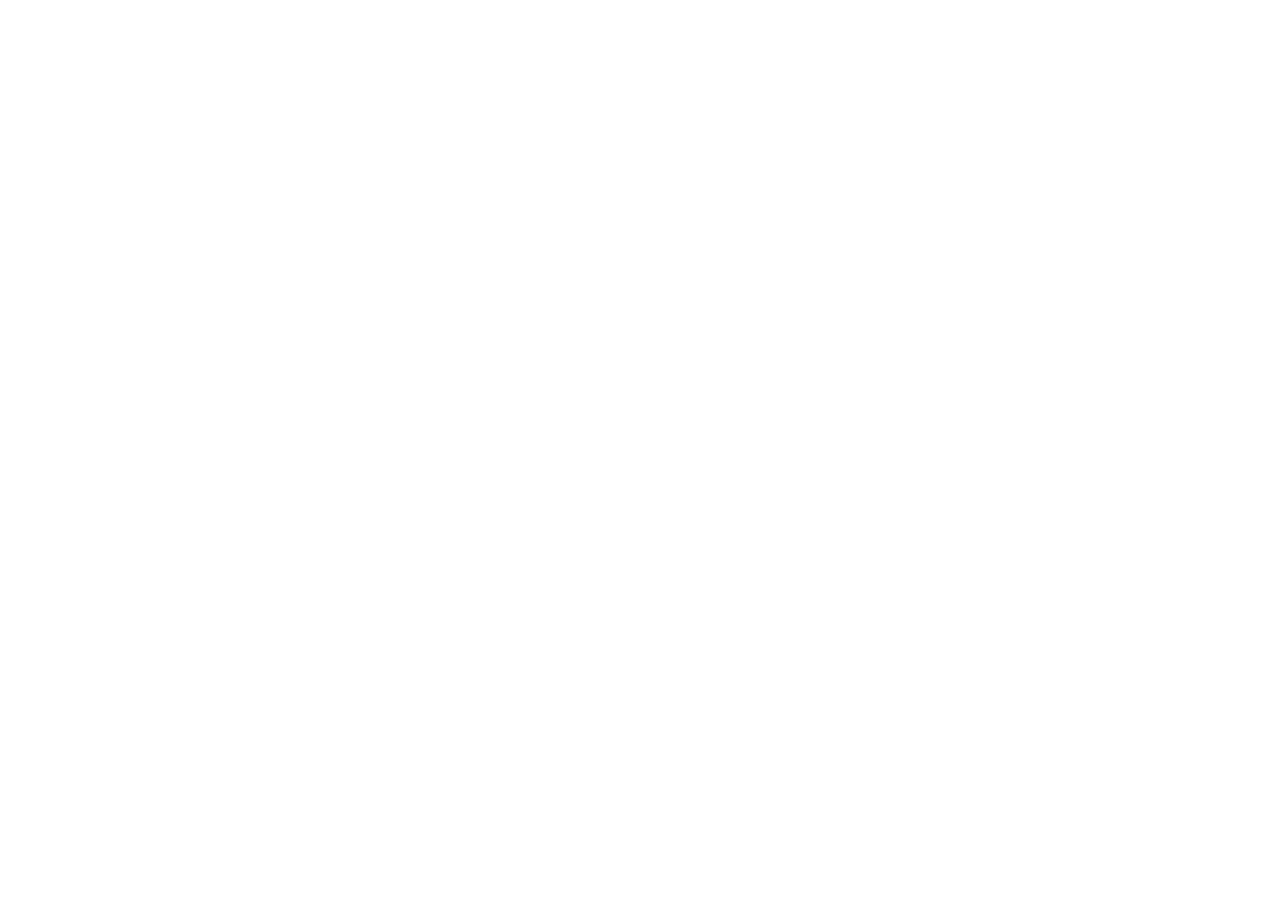
==== index.html @ b1037df0 "init" ====
<!DOCTYPE html>
<html lang="en">
<head>
    <meta charset="UTF-8">
    <meta name="viewport" content="width=device-width, initial-scale=1.0">
    <title>ArtBeat Store</title>
</head>
<body>
    
</body>
</html>
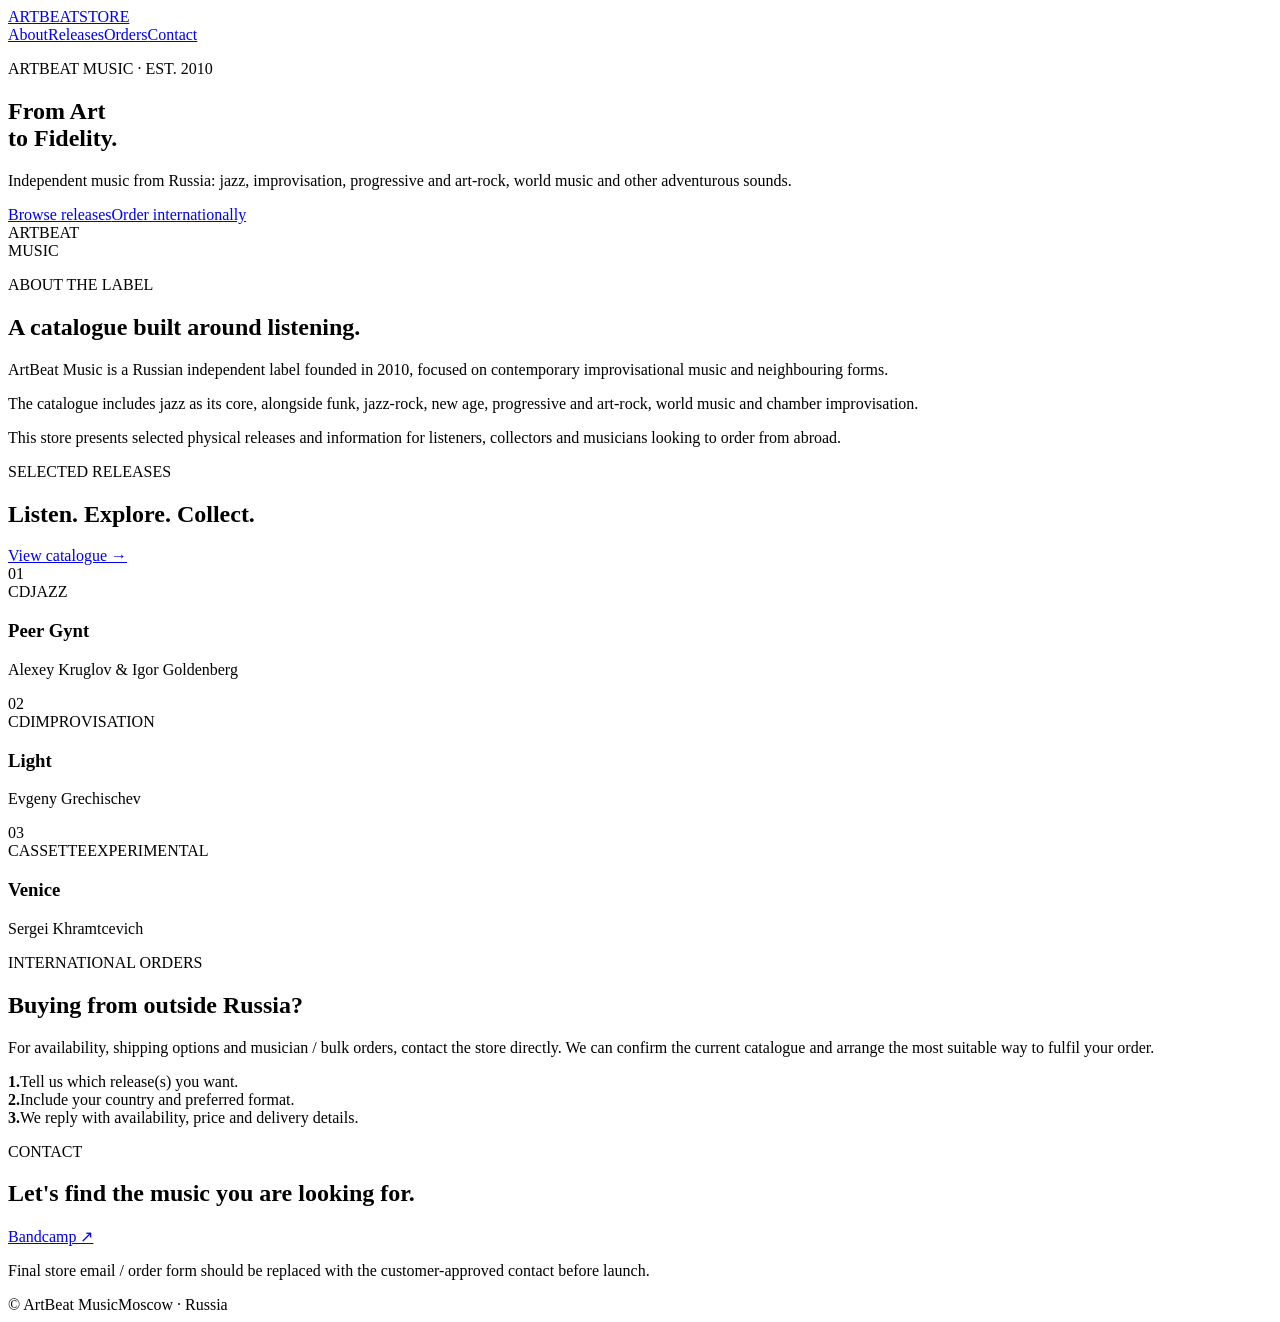
==== commit e527ced4: "Build ArtBeat Store landing page" ====
--- a/index.html
+++ b/index.html
@@ -1,11 +1,10 @@
-<!DOCTYPE html>
-<html lang="en">
-<head>
-    <meta charset="UTF-8">
-    <meta name="viewport" content="width=device-width, initial-scale=1.0">
-    <title>ArtBeat Store</title>
-</head>
-<body>
-    
-</body>
-</html>+<!doctype html>
+<html lang="en"><head><meta charset="utf-8"><meta name="viewport" content="width=device-width,initial-scale=1"><meta name="description" content="ArtBeat Music — independent Russian label and store for contemporary improvisational music, jazz and related genres."><title>ArtBeat Music — Store</title><link rel="stylesheet" href="css/style.css"></head>
+<body><header class="site-header"><a class="brand" href="#top">ARTBEAT<span>STORE</span></a><nav aria-label="Primary"><a href="#about">About</a><a href="#releases">Releases</a><a href="#orders">Orders</a><a href="#contact">Contact</a></nav></header>
+<main id="top">
+<section class="hero"><div><p class="eyebrow">ARTBEAT MUSIC · EST. 2010</p><h1>From Art<br>to Fidelity.</h1><p class="lead">Independent music from Russia: jazz, improvisation, progressive and art-rock, world music and other adventurous sounds.</p><div class="actions"><a class="button button-dark" href="#releases">Browse releases</a><a class="button button-light" href="#orders">Order internationally</a></div></div><div class="hero-art" aria-hidden="true"><div class="record"></div><div class="sticker">ARTBEAT<br>MUSIC</div></div></section>
+<section id="about" class="section split"><div><p class="eyebrow">ABOUT THE LABEL</p><h2>A catalogue built around listening.</h2></div><div class="text"><p>ArtBeat Music is a Russian independent label founded in 2010, focused on contemporary improvisational music and neighbouring forms.</p><p>The catalogue includes jazz as its core, alongside funk, jazz-rock, new age, progressive and art-rock, world music and chamber improvisation.</p><p>This store presents selected physical releases and information for listeners, collectors and musicians looking to order from abroad.</p></div></section>
+<section id="releases" class="section"><div class="section-head"><div><p class="eyebrow">SELECTED RELEASES</p><h2>Listen. Explore. Collect.</h2></div><a class="text-link" href="html/releases.html">View catalogue →</a></div><div class="release-grid"><article class="release-card"><div class="cover cover-one">01</div><div class="release-meta"><span>CD</span><span>JAZZ</span></div><h3>Peer Gynt</h3><p>Alexey Kruglov &amp; Igor Goldenberg</p></article><article class="release-card"><div class="cover cover-two">02</div><div class="release-meta"><span>CD</span><span>IMPROVISATION</span></div><h3>Light</h3><p>Evgeny Grechischev</p></article><article class="release-card"><div class="cover cover-three">03</div><div class="release-meta"><span>CASSETTE</span><span>EXPERIMENTAL</span></div><h3>Venice</h3><p>Sergei Khramtcevich</p></article></div></section>
+<section id="orders" class="section order-panel"><div><p class="eyebrow">INTERNATIONAL ORDERS</p><h2>Buying from outside Russia?</h2><p class="order-text">For availability, shipping options and musician / bulk orders, contact the store directly. We can confirm the current catalogue and arrange the most suitable way to fulfil your order.</p></div><div class="order-notes"><div><strong>1.</strong><span>Tell us which release(s) you want.</span></div><div><strong>2.</strong><span>Include your country and preferred format.</span></div><div><strong>3.</strong><span>We reply with availability, price and delivery details.</span></div></div></section>
+<section id="contact" class="section contact"><p class="eyebrow">CONTACT</p><h2>Let's find the music you are looking for.</h2><div class="contact-row"><a class="contact-link" href="https://artbeatmusic.bandcamp.com/" target="_blank" rel="noopener">Bandcamp ↗</a></div><p class="fineprint">Final store email / order form should be replaced with the customer-approved contact before launch.</p></section></main>
+<footer class="site-footer"><span>© ArtBeat Music</span><span>Moscow · Russia</span></footer><script src="js/script.js" defer></script></body></html>
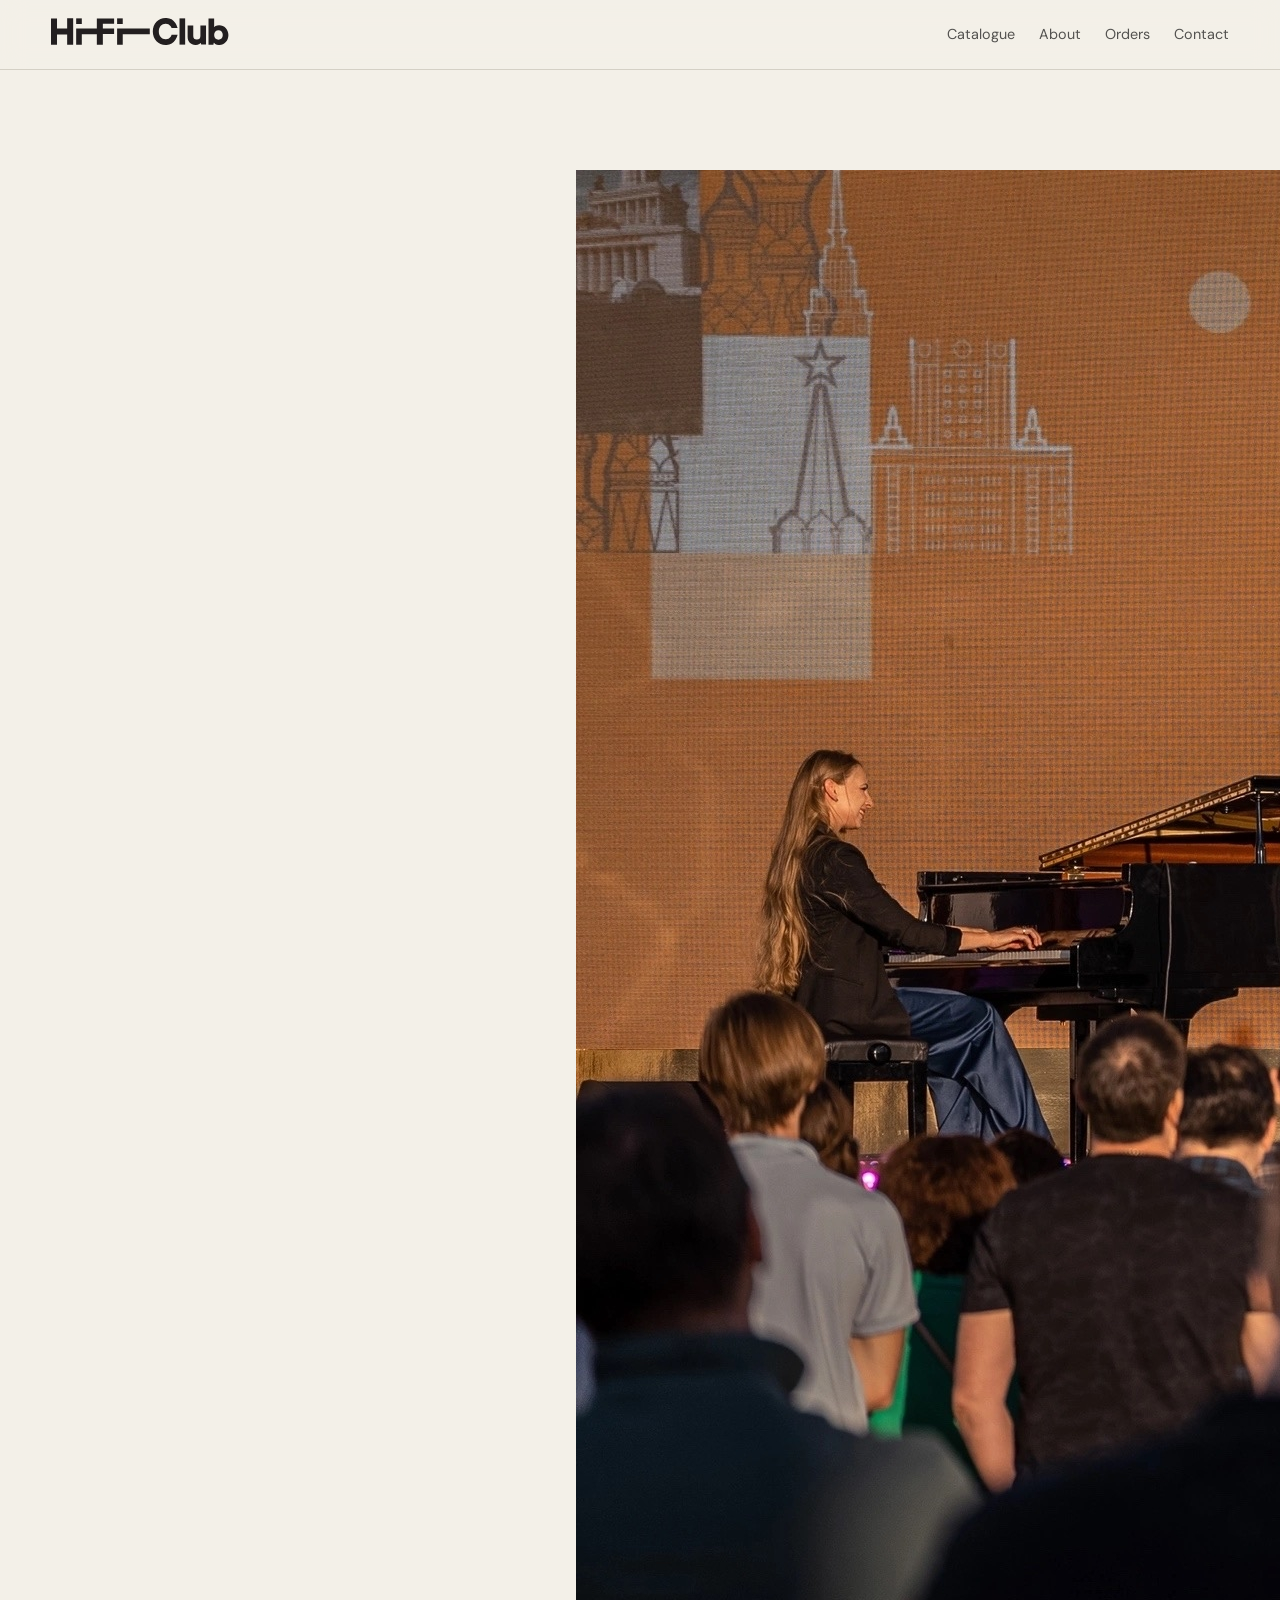
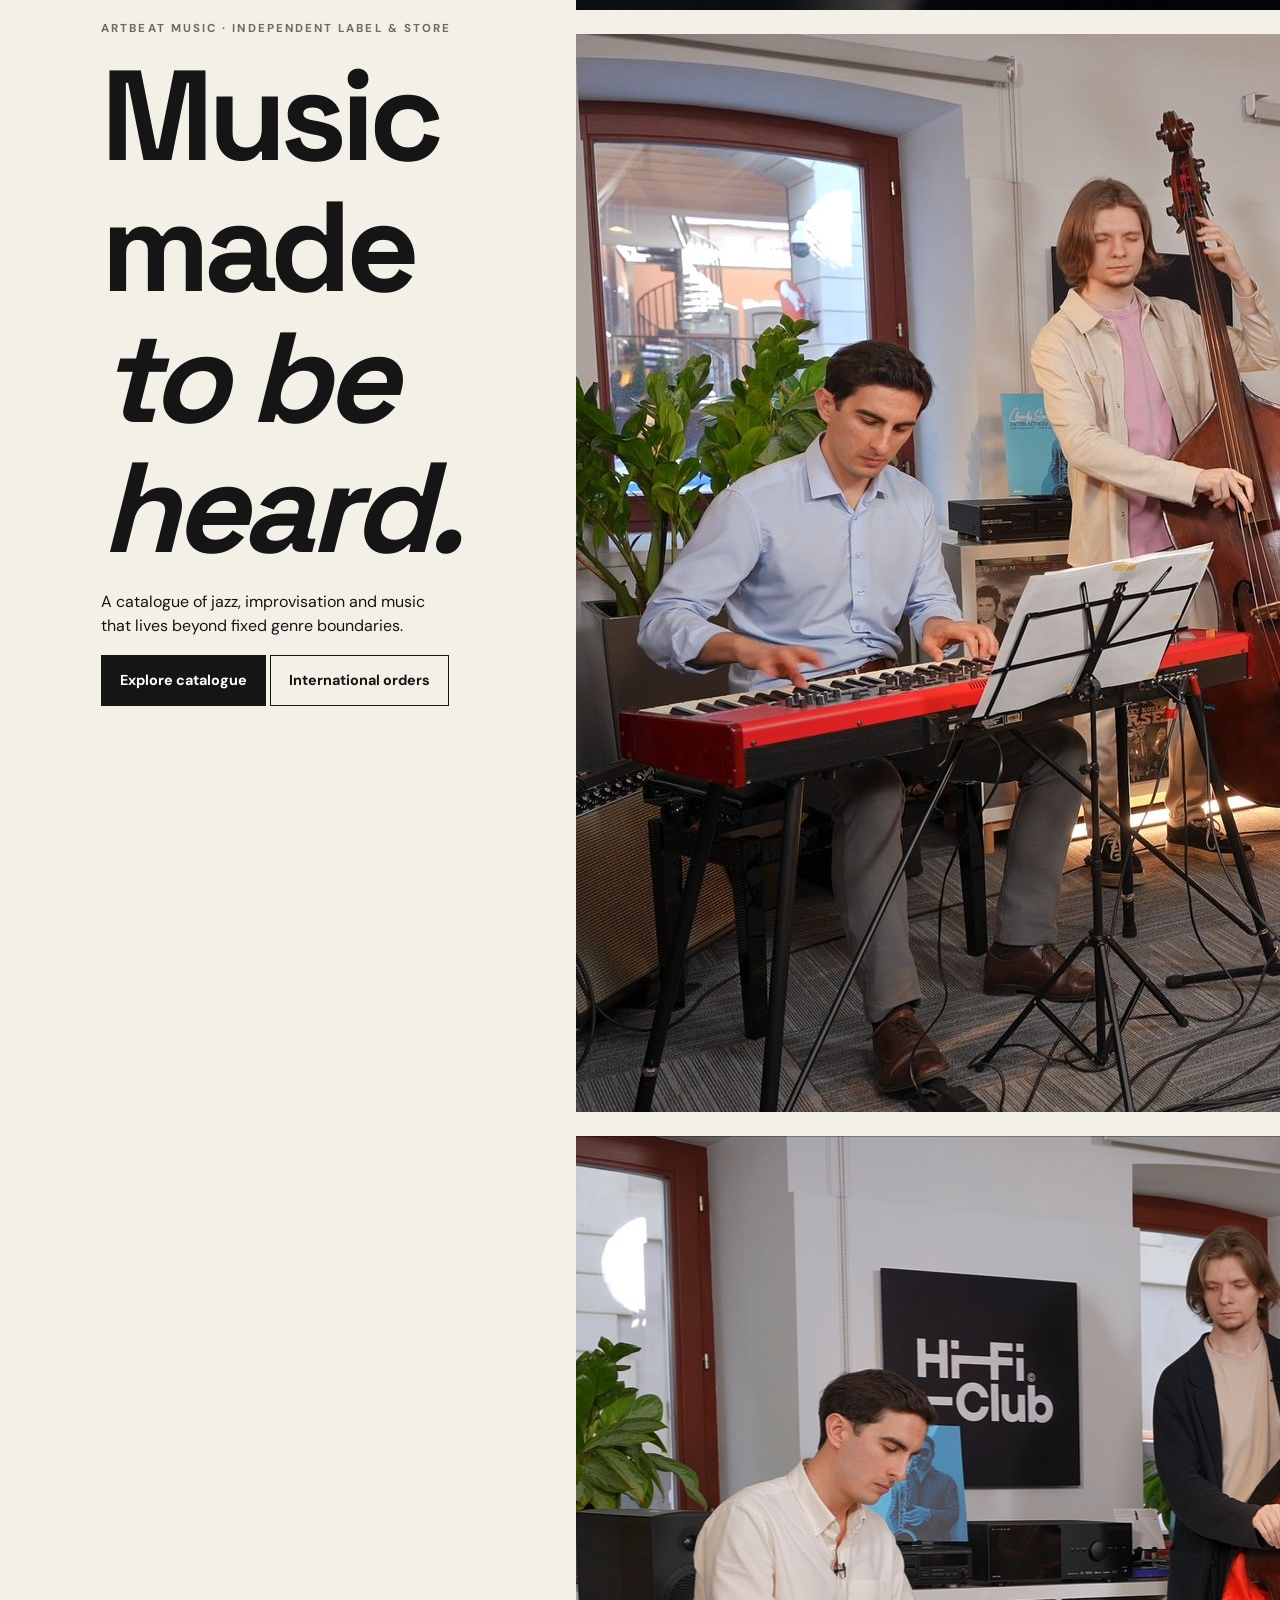
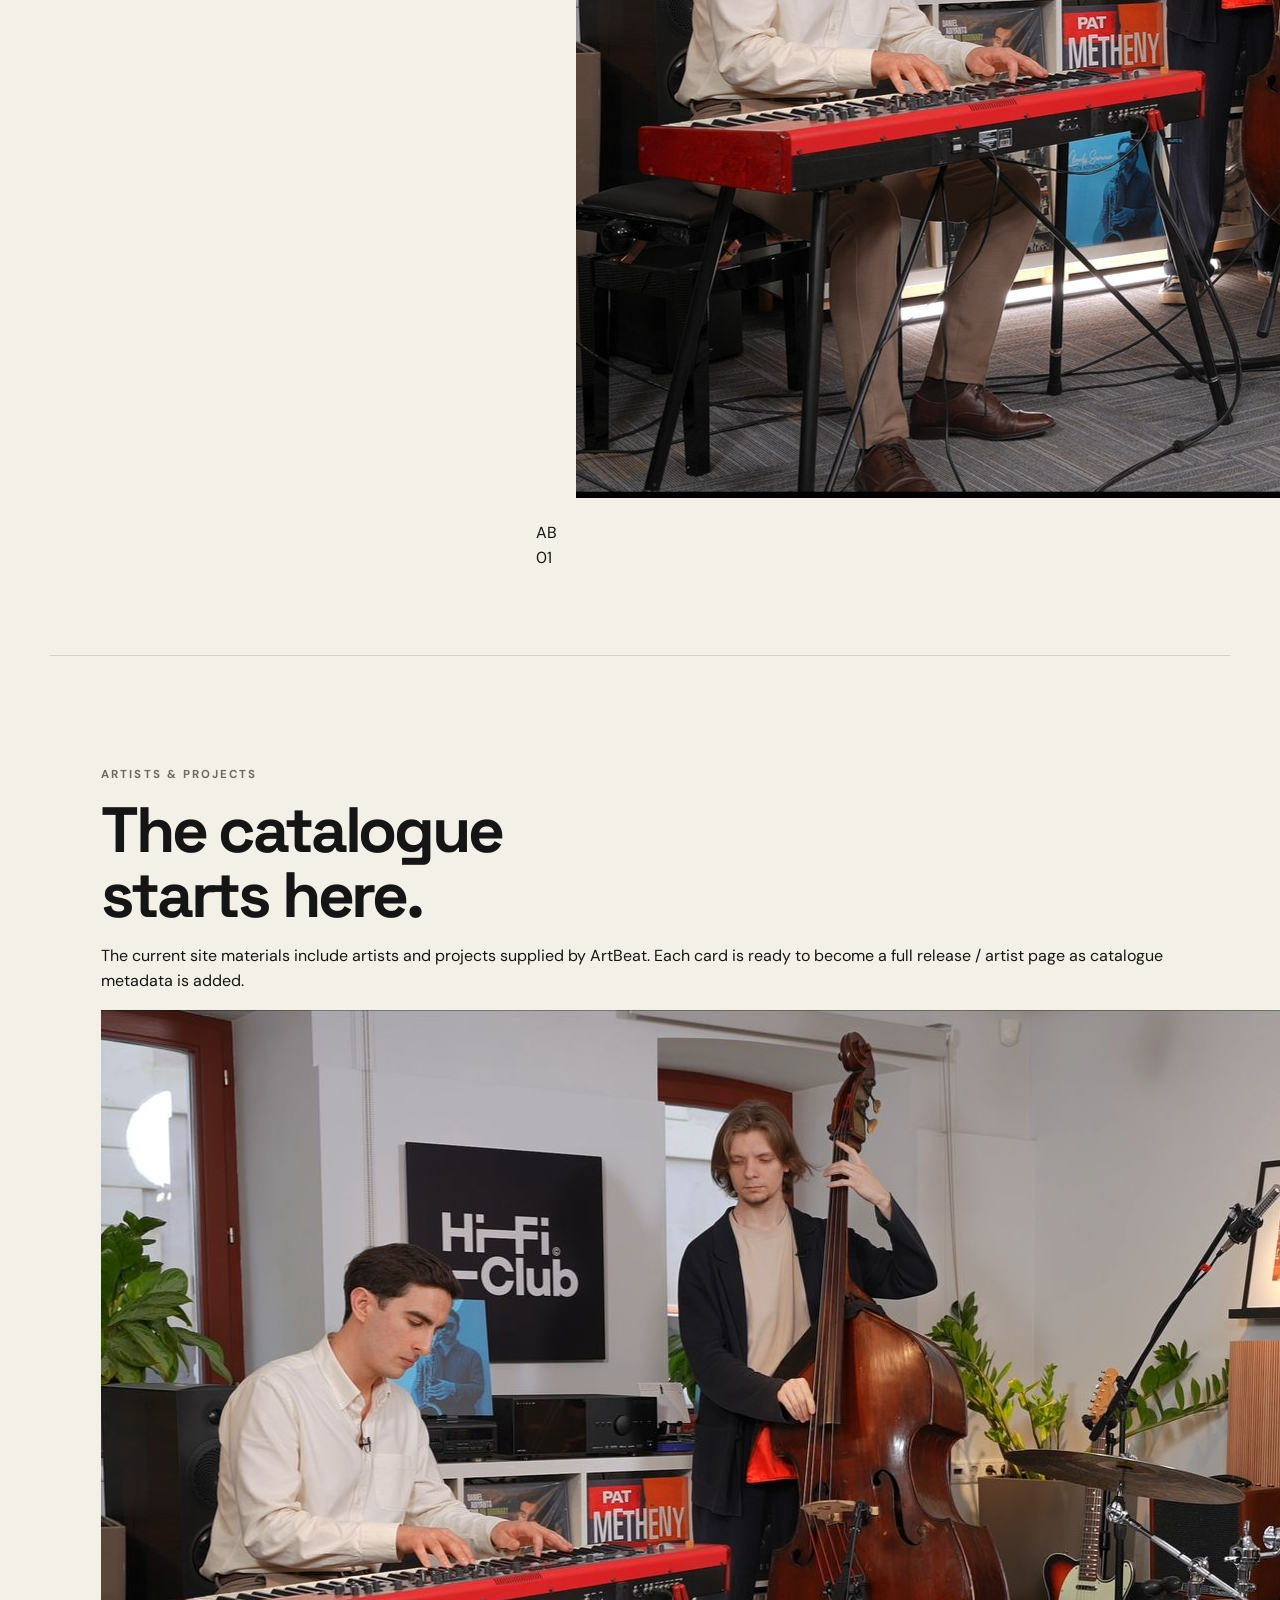
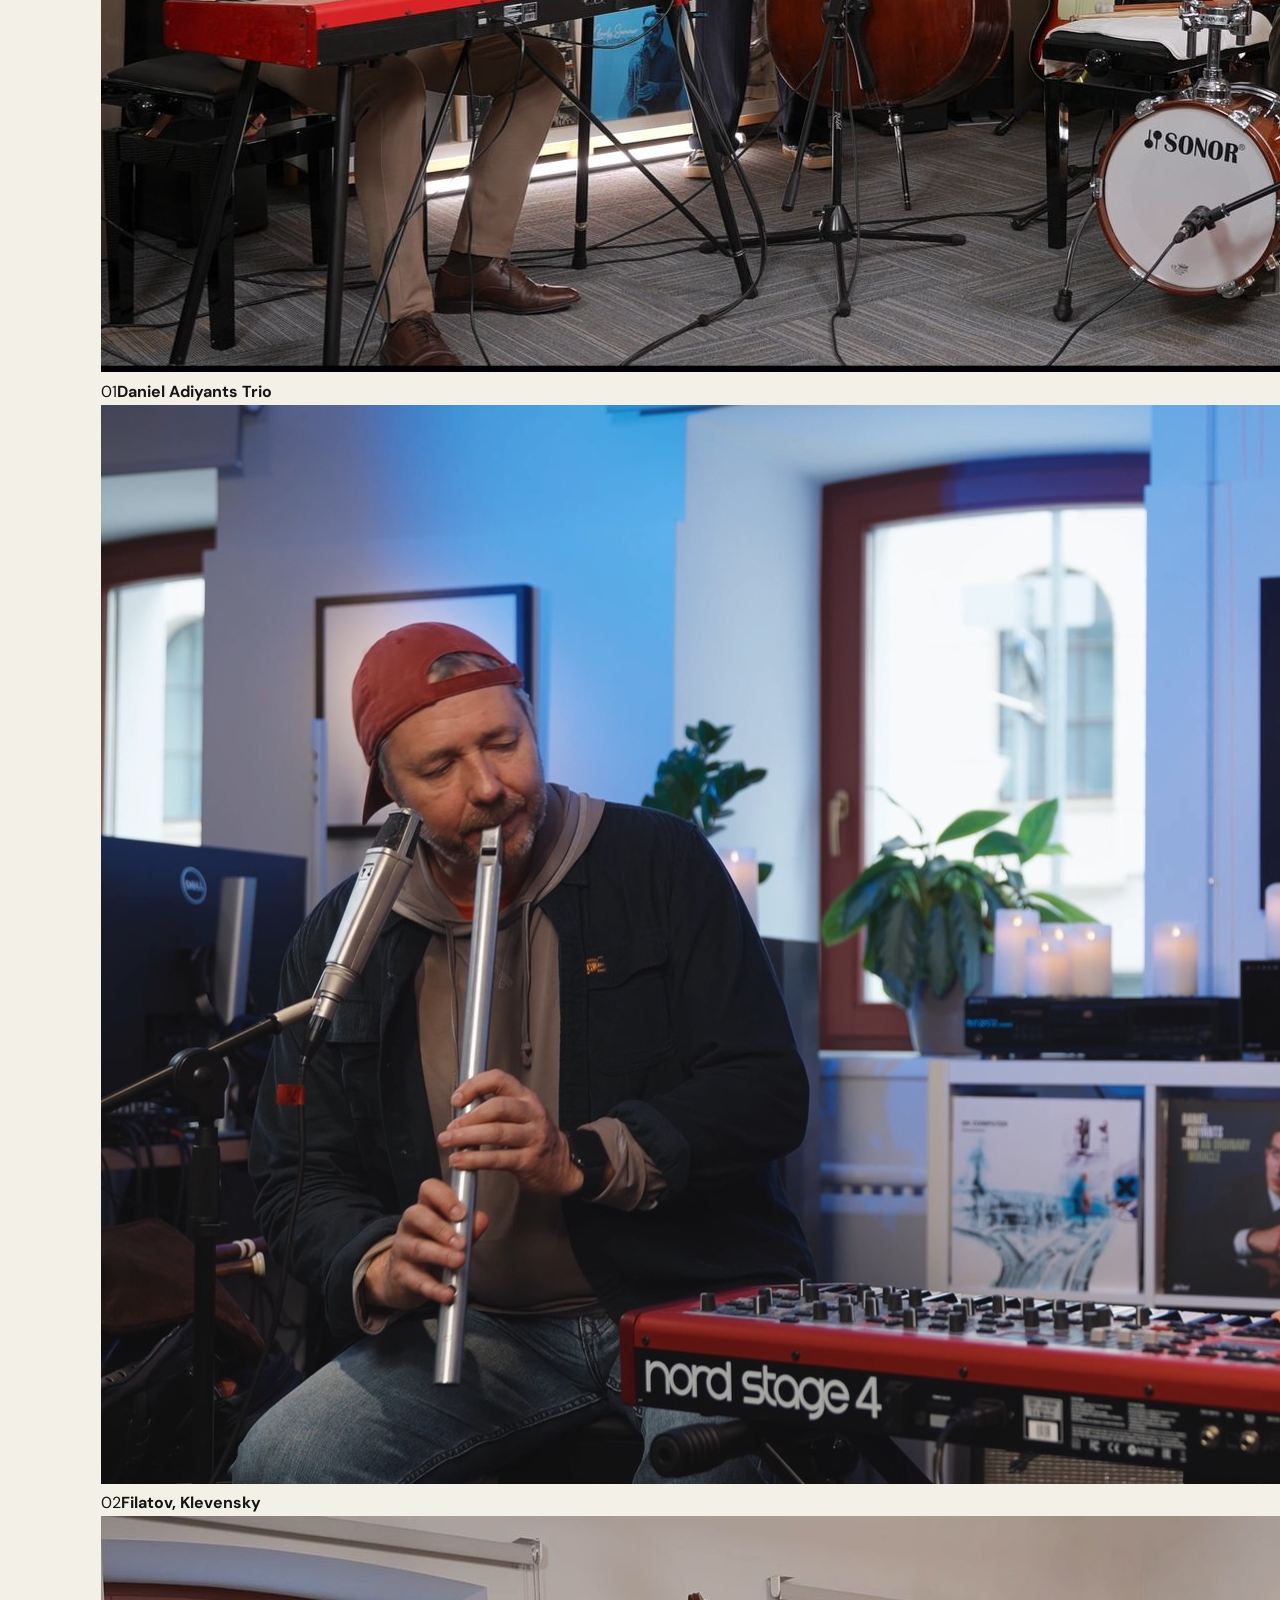
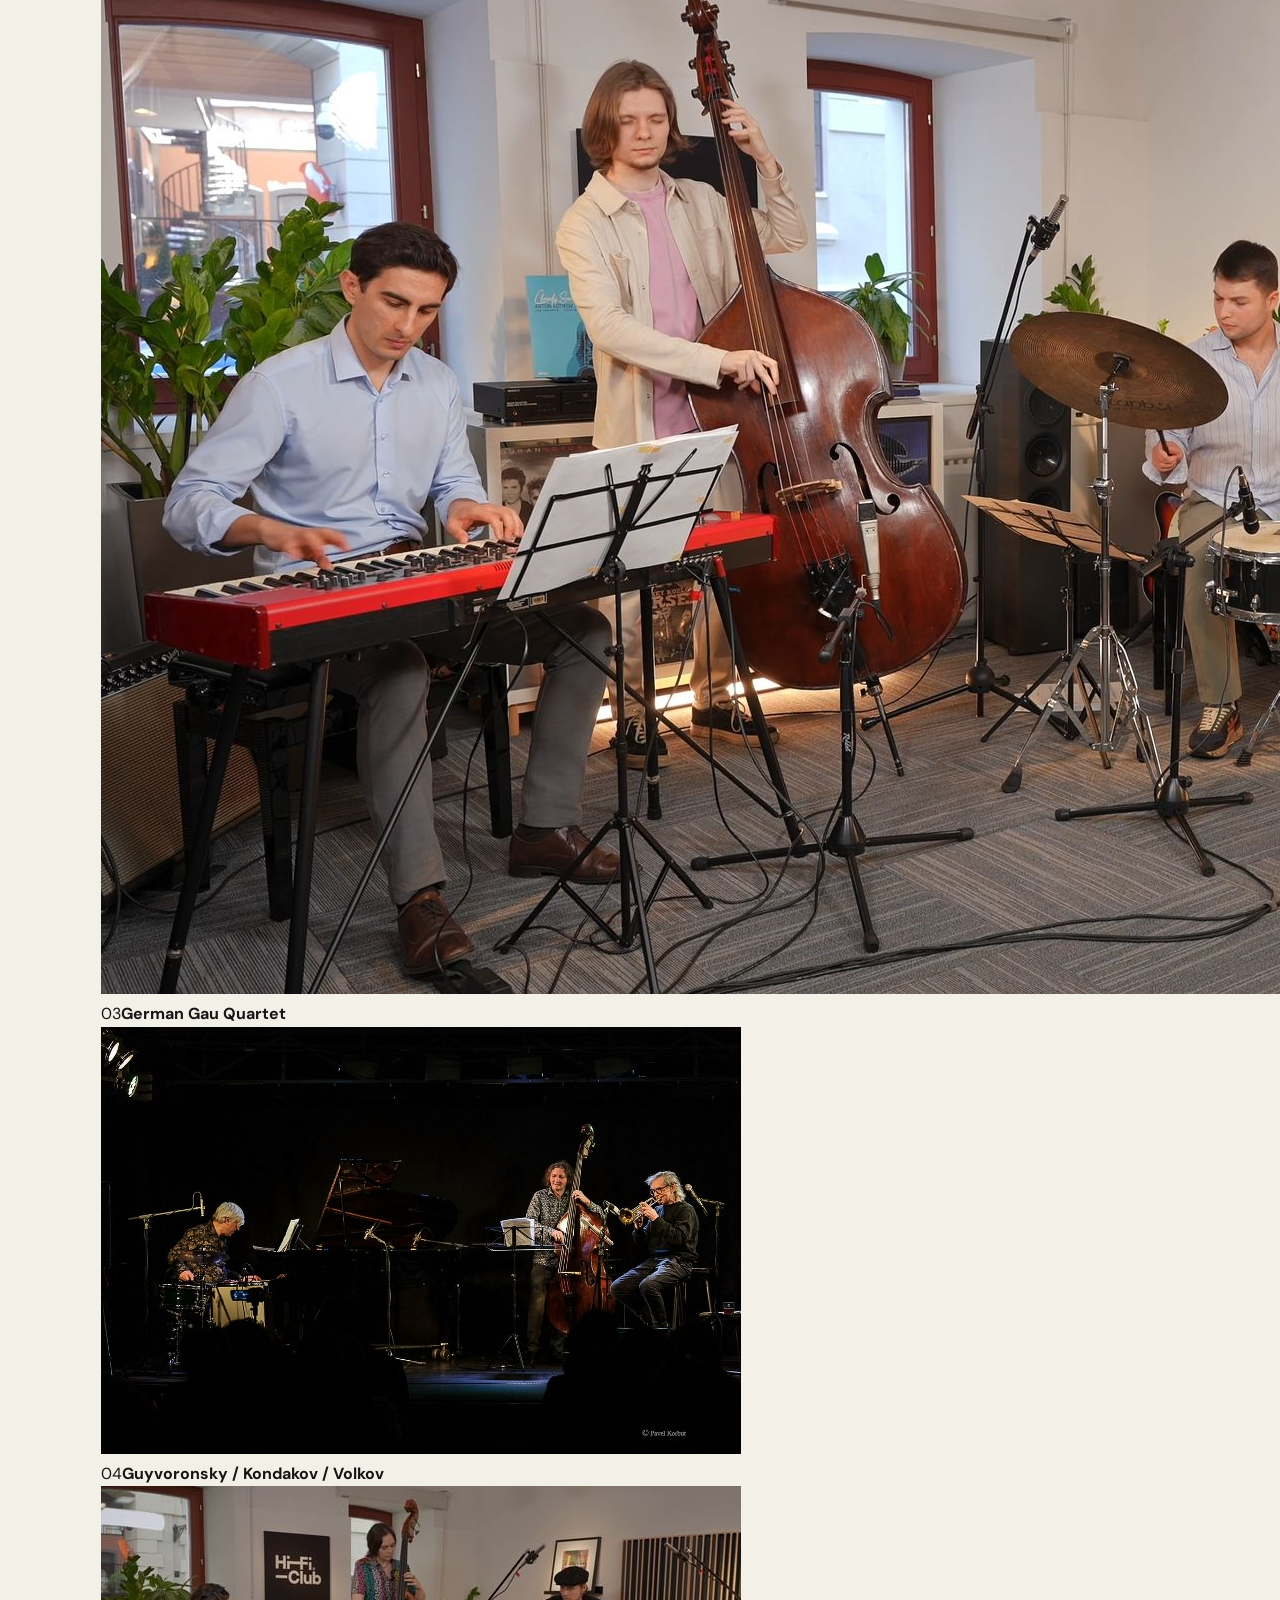
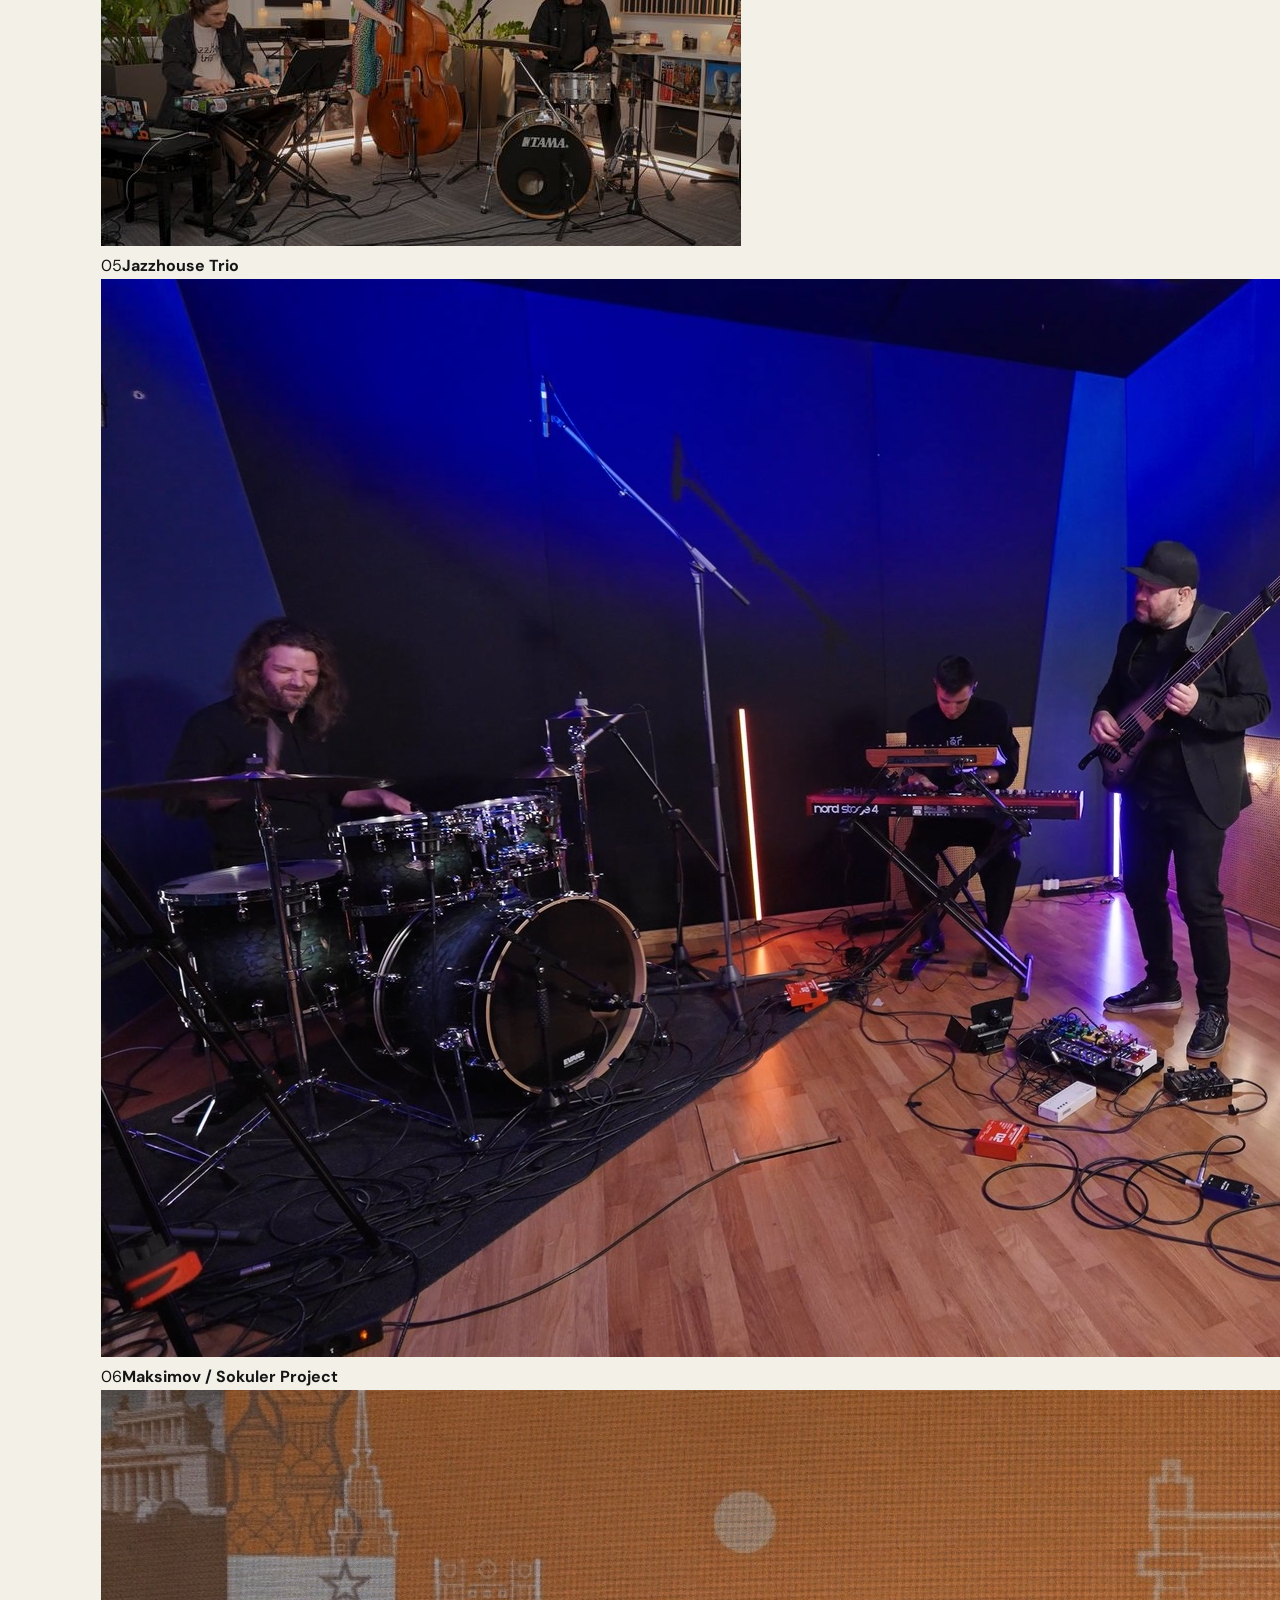
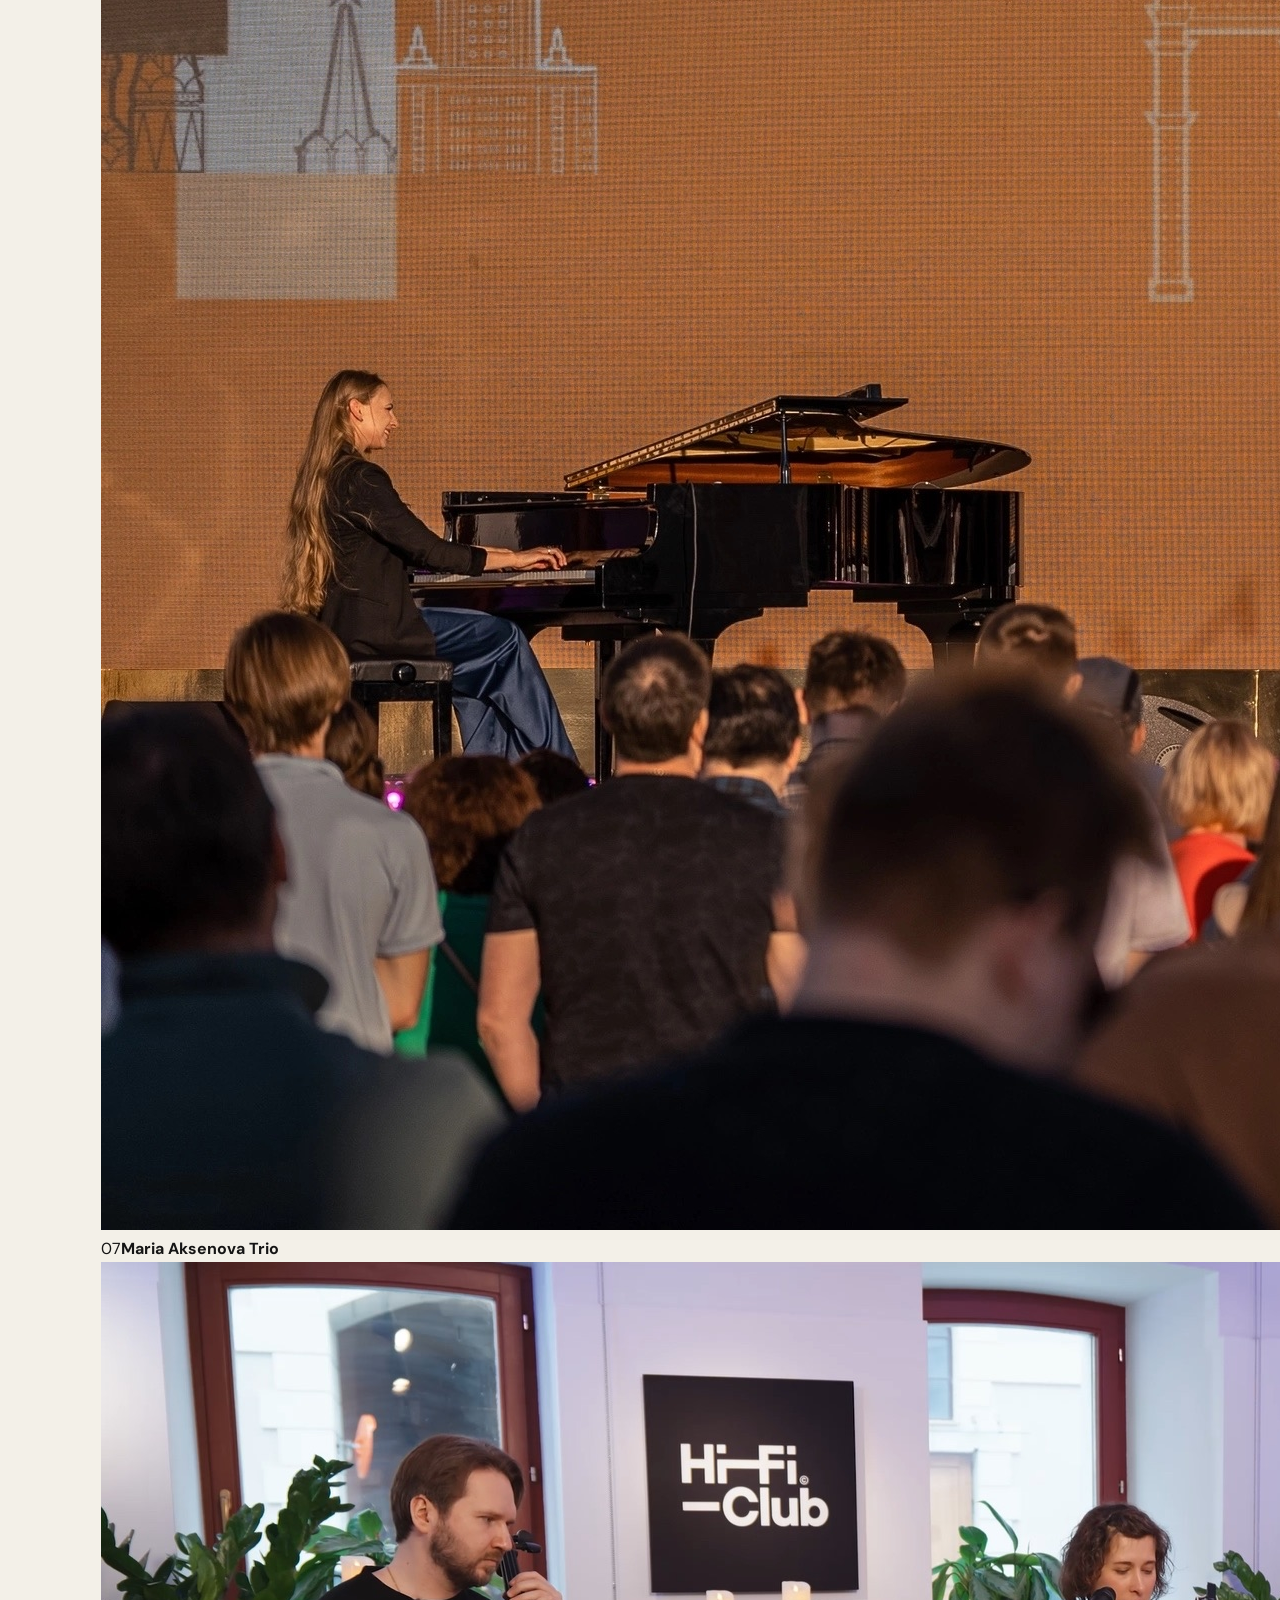
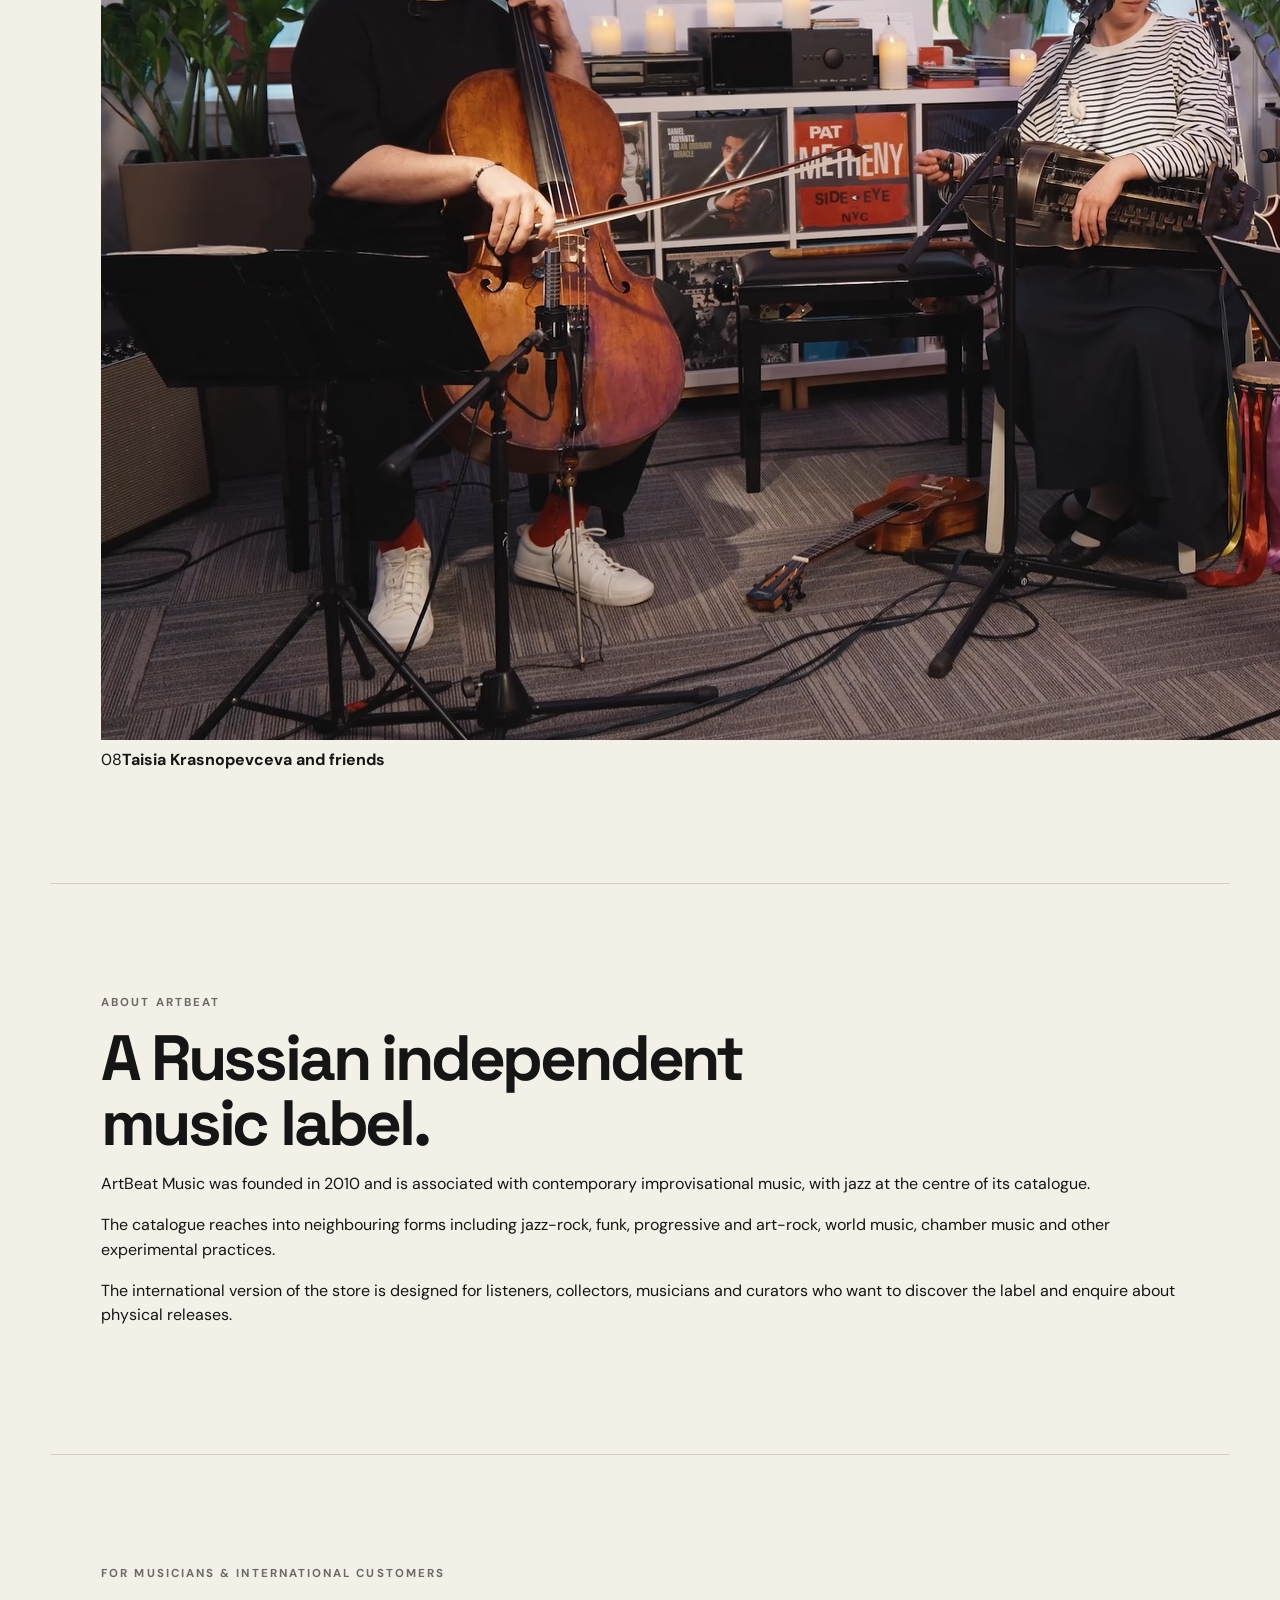
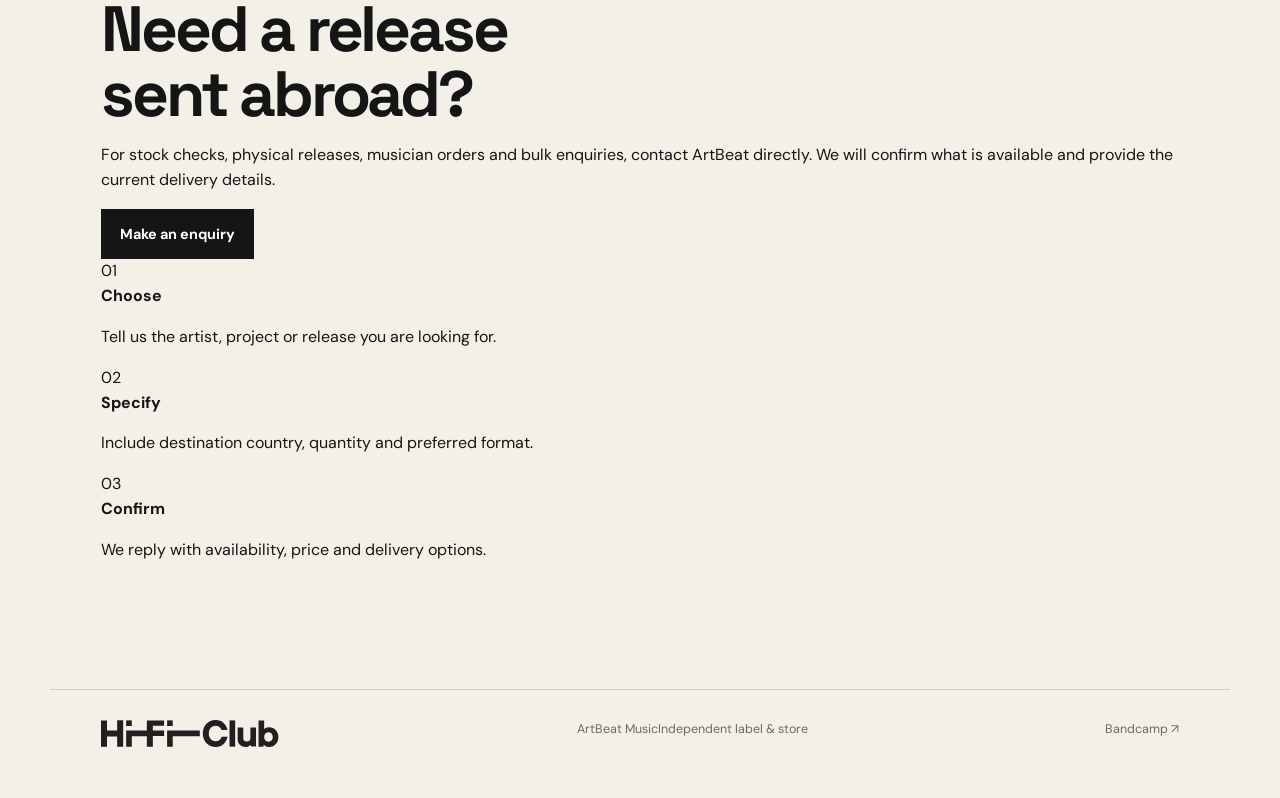
==== commit d64a1c29: "Implement ArtBeat catalogue: index.html" ====
--- a/index.html
+++ b/index.html
@@ -1,10 +1,123 @@
 <!doctype html>
-<html lang="en"><head><meta charset="utf-8"><meta name="viewport" content="width=device-width,initial-scale=1"><meta name="description" content="ArtBeat Music — independent Russian label and store for contemporary improvisational music, jazz and related genres."><title>ArtBeat Music — Store</title><link rel="stylesheet" href="css/style.css"></head>
-<body><header class="site-header"><a class="brand" href="#top">ARTBEAT<span>STORE</span></a><nav aria-label="Primary"><a href="#about">About</a><a href="#releases">Releases</a><a href="#orders">Orders</a><a href="#contact">Contact</a></nav></header>
-<main id="top">
-<section class="hero"><div><p class="eyebrow">ARTBEAT MUSIC · EST. 2010</p><h1>From Art<br>to Fidelity.</h1><p class="lead">Independent music from Russia: jazz, improvisation, progressive and art-rock, world music and other adventurous sounds.</p><div class="actions"><a class="button button-dark" href="#releases">Browse releases</a><a class="button button-light" href="#orders">Order internationally</a></div></div><div class="hero-art" aria-hidden="true"><div class="record"></div><div class="sticker">ARTBEAT<br>MUSIC</div></div></section>
-<section id="about" class="section split"><div><p class="eyebrow">ABOUT THE LABEL</p><h2>A catalogue built around listening.</h2></div><div class="text"><p>ArtBeat Music is a Russian independent label founded in 2010, focused on contemporary improvisational music and neighbouring forms.</p><p>The catalogue includes jazz as its core, alongside funk, jazz-rock, new age, progressive and art-rock, world music and chamber improvisation.</p><p>This store presents selected physical releases and information for listeners, collectors and musicians looking to order from abroad.</p></div></section>
-<section id="releases" class="section"><div class="section-head"><div><p class="eyebrow">SELECTED RELEASES</p><h2>Listen. Explore. Collect.</h2></div><a class="text-link" href="html/releases.html">View catalogue →</a></div><div class="release-grid"><article class="release-card"><div class="cover cover-one">01</div><div class="release-meta"><span>CD</span><span>JAZZ</span></div><h3>Peer Gynt</h3><p>Alexey Kruglov &amp; Igor Goldenberg</p></article><article class="release-card"><div class="cover cover-two">02</div><div class="release-meta"><span>CD</span><span>IMPROVISATION</span></div><h3>Light</h3><p>Evgeny Grechischev</p></article><article class="release-card"><div class="cover cover-three">03</div><div class="release-meta"><span>CASSETTE</span><span>EXPERIMENTAL</span></div><h3>Venice</h3><p>Sergei Khramtcevich</p></article></div></section>
-<section id="orders" class="section order-panel"><div><p class="eyebrow">INTERNATIONAL ORDERS</p><h2>Buying from outside Russia?</h2><p class="order-text">For availability, shipping options and musician / bulk orders, contact the store directly. We can confirm the current catalogue and arrange the most suitable way to fulfil your order.</p></div><div class="order-notes"><div><strong>1.</strong><span>Tell us which release(s) you want.</span></div><div><strong>2.</strong><span>Include your country and preferred format.</span></div><div><strong>3.</strong><span>We reply with availability, price and delivery details.</span></div></div></section>
-<section id="contact" class="section contact"><p class="eyebrow">CONTACT</p><h2>Let's find the music you are looking for.</h2><div class="contact-row"><a class="contact-link" href="https://artbeatmusic.bandcamp.com/" target="_blank" rel="noopener">Bandcamp ↗</a></div><p class="fineprint">Final store email / order form should be replaced with the customer-approved contact before launch.</p></section></main>
-<footer class="site-footer"><span>© ArtBeat Music</span><span>Moscow · Russia</span></footer><script src="js/script.js" defer></script></body></html>+<html lang="en">
+<head>
+  <meta charset="utf-8">
+  <meta name="viewport" content="width=device-width, initial-scale=1">
+  <meta name="description" content="ArtBeat Music — independent label, catalogue and store for adventurous music, jazz and improvisation.">
+  <meta name="theme-color" content="#f4f0e8">
+  <title>ArtBeat Music — Store &amp; Catalogue</title>
+  <link rel="stylesheet" href="css/style.css">
+</head>
+<body>
+  <header class="site-header">
+    <a class="brand" href="#top" aria-label="ArtBeat Music home">
+      <img src="images/Logo/logo.svg" alt="ArtBeat Music">
+    </a>
+    <nav aria-label="Primary navigation">
+      <a href="#catalogue">Catalogue</a>
+      <a href="#about">About</a>
+      <a href="#orders">Orders</a>
+      <a href="html/contact.html">Contact</a>
+    </nav>
+  </header>
+
+  <main id="top">
+    <section class="hero">
+      <div class="hero-intro">
+        <p class="eyebrow">ARTBEAT MUSIC · INDEPENDENT LABEL &amp; STORE</p>
+        <h1>Music made<br><em>to be heard.</em></h1>
+        <p class="hero-copy">A catalogue of jazz, improvisation and music that lives beyond fixed genre boundaries.</p>
+        <div class="hero-actions">
+          <a class="button button-dark" href="#catalogue">Explore catalogue</a>
+          <a class="button button-light" href="#orders">International orders</a>
+        </div>
+      </div>
+      <div class="hero-collage" aria-label="ArtBeat artists">
+        <figure class="hero-photo hero-photo-a"><img src="images/Maria%20Aksenova%20Trio.jpg" alt="Maria Aksenova Trio"></figure>
+        <figure class="hero-photo hero-photo-b"><img src="images/German%20Gau%20Quartet.jpg" alt="German Gau Quartet"></figure>
+        <figure class="hero-photo hero-photo-c"><img src="images/Daniel%20Adiyants%20Trio.jpg" alt="Daniel Adiyants Trio"></figure>
+        <div class="hero-mark">AB<br><span>01</span></div>
+      </div>
+    </section>
+
+    <section id="catalogue" class="section">
+      <div class="section-heading">
+        <div>
+          <p class="eyebrow">ARTISTS &amp; PROJECTS</p>
+          <h2>The catalogue<br>starts here.</h2>
+        </div>
+        <p class="section-note">The current site materials include artists and projects supplied by ArtBeat. Each card is ready to become a full release / artist page as catalogue metadata is added.</p>
+      </div>
+
+      <div class="artist-grid">
+        <a class="artist-card artist-card-large" href="html/releases.html#daniel-adiyants">
+          <img src="images/Daniel%20Adiyants%20Trio.jpg" alt="Daniel Adiyants Trio">
+          <div class="artist-overlay"><span>01</span><strong>Daniel Adiyants Trio</strong></div>
+        </a>
+        <a class="artist-card" href="html/releases.html#filatov-klevensky">
+          <img src="images/Filatov%2C%20Klevensky.jpg" alt="Filatov, Klevensky">
+          <div class="artist-overlay"><span>02</span><strong>Filatov, Klevensky</strong></div>
+        </a>
+        <a class="artist-card" href="html/releases.html#german-gau">
+          <img src="images/German%20Gau%20Quartet.jpg" alt="German Gau Quartet">
+          <div class="artist-overlay"><span>03</span><strong>German Gau Quartet</strong></div>
+        </a>
+        <a class="artist-card" href="html/releases.html#guyvoronsky">
+          <img src="images/Guyvoronsky%20Kondakov%20Volkov.jpg" alt="Guyvoronsky, Kondakov, Volkov">
+          <div class="artist-overlay"><span>04</span><strong>Guyvoronsky / Kondakov / Volkov</strong></div>
+        </a>
+        <a class="artist-card artist-card-wide" href="html/releases.html#jazzhouse">
+          <img src="images/Jazzhouse%20Trio.jpg" alt="Jazzhouse Trio">
+          <div class="artist-overlay"><span>05</span><strong>Jazzhouse Trio</strong></div>
+        </a>
+        <a class="artist-card" href="html/releases.html#maksimov-sokuler">
+          <img src="images/Maksimov_Sokuler%20project.jpg" alt="Maksimov / Sokuler project">
+          <div class="artist-overlay"><span>06</span><strong>Maksimov / Sokuler Project</strong></div>
+        </a>
+        <a class="artist-card" href="html/releases.html#maria-aksenova">
+          <img src="images/Maria%20Aksenova%20Trio.jpg" alt="Maria Aksenova Trio">
+          <div class="artist-overlay"><span>07</span><strong>Maria Aksenova Trio</strong></div>
+        </a>
+        <a class="artist-card artist-card-wide" href="html/releases.html#taisia">
+          <img src="images/Taisia%20Krasnopevceva%20and%20friends.jpg" alt="Taisia Krasnopevceva and friends">
+          <div class="artist-overlay"><span>08</span><strong>Taisia Krasnopevceva and friends</strong></div>
+        </a>
+      </div>
+    </section>
+
+    <section id="about" class="section about-section">
+      <div>
+        <p class="eyebrow">ABOUT ARTBEAT</p>
+        <h2>A Russian independent<br>music label.</h2>
+      </div>
+      <div class="about-copy">
+        <p>ArtBeat Music was founded in 2010 and is associated with contemporary improvisational music, with jazz at the centre of its catalogue.</p>
+        <p>The catalogue reaches into neighbouring forms including jazz-rock, funk, progressive and art-rock, world music, chamber music and other experimental practices.</p>
+        <p>The international version of the store is designed for listeners, collectors, musicians and curators who want to discover the label and enquire about physical releases.</p>
+      </div>
+    </section>
+
+    <section id="orders" class="section orders-section">
+      <div class="order-intro">
+        <p class="eyebrow">FOR MUSICIANS &amp; INTERNATIONAL CUSTOMERS</p>
+        <h2>Need a release<br>sent abroad?</h2>
+        <p>For stock checks, physical releases, musician orders and bulk enquiries, contact ArtBeat directly. We will confirm what is available and provide the current delivery details.</p>
+        <a class="button button-dark" href="html/contact.html">Make an enquiry</a>
+      </div>
+      <div class="order-steps">
+        <div><span>01</span><div><strong>Choose</strong><p>Tell us the artist, project or release you are looking for.</p></div></div>
+        <div><span>02</span><div><strong>Specify</strong><p>Include destination country, quantity and preferred format.</p></div></div>
+        <div><span>03</span><div><strong>Confirm</strong><p>We reply with availability, price and delivery options.</p></div></div>
+      </div>
+    </section>
+  </main>
+
+  <footer class="site-footer">
+    <div class="footer-brand"><img src="images/Logo/logo.svg" alt="ArtBeat Music"></div>
+    <div><span>ArtBeat Music</span><span>Independent label &amp; store</span></div>
+    <div><a href="https://artbeatmusic.bandcamp.com/" target="_blank" rel="noopener">Bandcamp ↗</a></div>
+  </footer>
+
+  <script src="js/script.js" defer></script>
+</body>
+</html>
--- a/css/style.css
+++ b/css/style.css
@@ -0,0 +1 @@
+@import url('https://fonts.googleapis.com/css2?family=DM+Sans:wght@400;500;700&family=Space+Grotesk:wght@400;500;600;700&display=swap');:root{--paper:#f3f0e8;--ink:#151515;--muted:#6d6a63;--line:#d4d0c5;--accent:#e64a2e;--max:1180px}*{box-sizing:border-box}html{scroll-behavior:smooth}body{margin:0;background:var(--paper);color:var(--ink);font-family:"DM Sans",sans-serif;line-height:1.55}a{color:inherit;text-decoration:none}.site-header{position:sticky;top:0;z-index:20;display:flex;justify-content:space-between;align-items:center;padding:18px 4vw;background:rgba(243,240,232,.92);backdrop-filter:blur(12px);border-bottom:1px solid var(--line)}.brand{font:700 1.25rem "Space Grotesk",sans-serif;letter-spacing:-.06em}.brand span{font-weight:400;margin-left:.35rem}nav{display:flex;gap:24px;font-size:.9rem}nav a{opacity:.72}nav a:hover{opacity:1}.hero{max-width:var(--max);margin:auto;min-height:720px;padding:84px 4vw;display:grid;grid-template-columns:1.1fr .9fr;gap:6vw;align-items:center}.eyebrow{font-size:.72rem;letter-spacing:.18em;font-weight:700;color:var(--muted);margin:0 0 14px}h1,h2,h3{font-family:"Space Grotesk",sans-serif;line-height:1.02;margin:0;letter-spacing:-.05em}h1{font-size:clamp(4.5rem,10vw,8.5rem);max-width:760px}h2{font-size:clamp(2.4rem,5vw,4.8rem)}h3{font-size:1.55rem}.lead{font-size:1.1rem;max-width:590px;color:#3e3c38;margin:28px 0 34px}.actions{display:flex;gap:12px;flex-wrap:wrap}.button{display:inline-flex;padding:13px 18px;border:1px solid var(--ink);font-weight:700;font-size:.9rem}.button-dark{background:var(--ink);color:#fff}.button-light{background:transparent}.hero-art{position:relative;min-height:500px;border:1px solid var(--line);display:grid;place-items:center;overflow:hidden;background:#e9e5da}.record{width:min(62vw,390px);aspect-ratio:1;border-radius:50%;background:repeating-radial-gradient(circle,#141414 0,#141414 1px,#1f1f1f 2px,#101010 3px);box-shadow:0 22px 70px #0003;position:relative}.record:after{content:"";position:absolute;inset:42%;border-radius:50%;background:var(--accent);border:8px solid #bdb8ab}.sticker{position:absolute;right:9%;bottom:10%;background:var(--accent);color:#fff;padding:14px 18px;font-weight:700;letter-spacing:.12em;transform:rotate(-7deg)}.section{max-width:var(--max);margin:auto;padding:110px 4vw;border-top:1px solid var(--line)}.split{display:grid;grid-template-columns:1fr 1fr;gap:8vw}.text{max-width:560px}.text p,.order-text{font-size:1.08rem;color:#393733}.section-head{display:flex;justify-content:space-between;gap:30px;align-items:end;margin-bottom:34px}.text-link{text-decoration:underline;text-underline-offset:4px}.release-grid{display:grid;grid-template-columns:repeat(3,1fr);gap:24px}.release-card{border-top:1px solid var(--line);padding-top:12px}.cover{aspect-ratio:1;display:grid;place-items:end start;padding:18px;font:600 5rem "Space Grotesk";letter-spacing:-.08em}.cover-one{background:#bfb9ab}.cover-two{background:#ded9ce}.cover-three{background:#cbc7bd}.release-meta{display:flex;gap:10px;color:var(--muted);font-size:.68rem;letter-spacing:.14em;margin:14px 0 8px}.release-card p{margin:6px 0;color:var(--muted)}.order-panel{display:grid;grid-template-columns:1.15fr .85fr;gap:7vw;background:#151515;color:#fff}.order-panel .eyebrow{color:#aaa79f}.order-text{color:#d1cec6}.order-notes{display:grid;gap:1px;align-content:start;background:#333}.order-notes div{display:grid;grid-template-columns:40px 1fr;gap:14px;padding:18px;background:#151515;border-bottom:1px solid #333}.order-notes strong{font-family:"Space Grotesk";font-size:1.2rem;color:var(--accent)}.contact-row{display:flex;gap:34px;flex-wrap:wrap;margin-top:36px}.contact-link{font:600 clamp(1.4rem,3vw,2.5rem) "Space Grotesk";letter-spacing:-.04em;border-bottom:1px solid var(--ink)}.fineprint{font-size:.75rem;color:var(--muted);margin-top:28px}.site-footer{max-width:var(--max);margin:auto;padding:30px 4vw 45px;display:flex;justify-content:space-between;color:var(--muted);font-size:.78rem;border-top:1px solid var(--line)}@media(max-width:780px){.site-header{padding:14px 5vw}nav{gap:12px;font-size:.78rem}.hero{grid-template-columns:1fr;min-height:auto;padding-top:65px}.hero-art{min-height:340px}.split,.order-panel{grid-template-columns:1fr}.release-grid{grid-template-columns:1fr}.section{padding:75px 5vw}.section-head{align-items:start;flex-direction:column}.site-footer{padding-left:5vw;padding-right:5vw}}
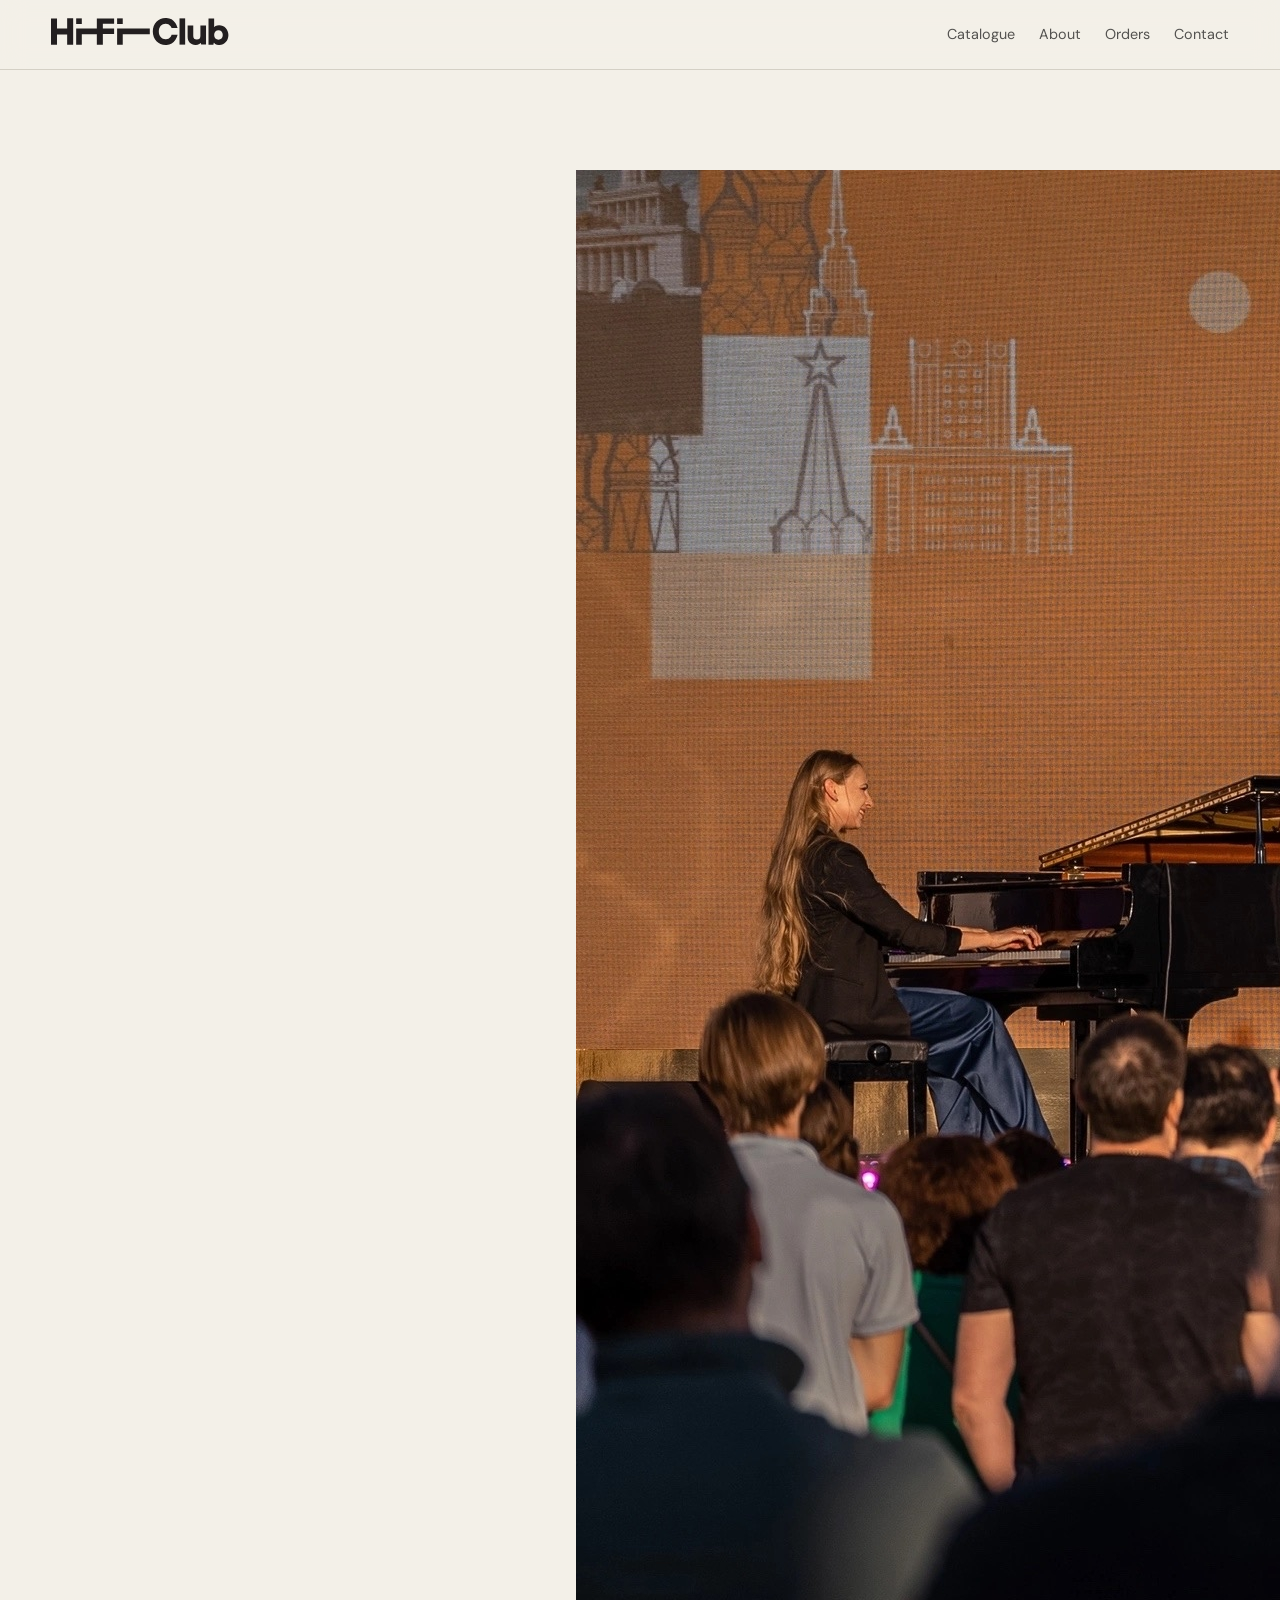
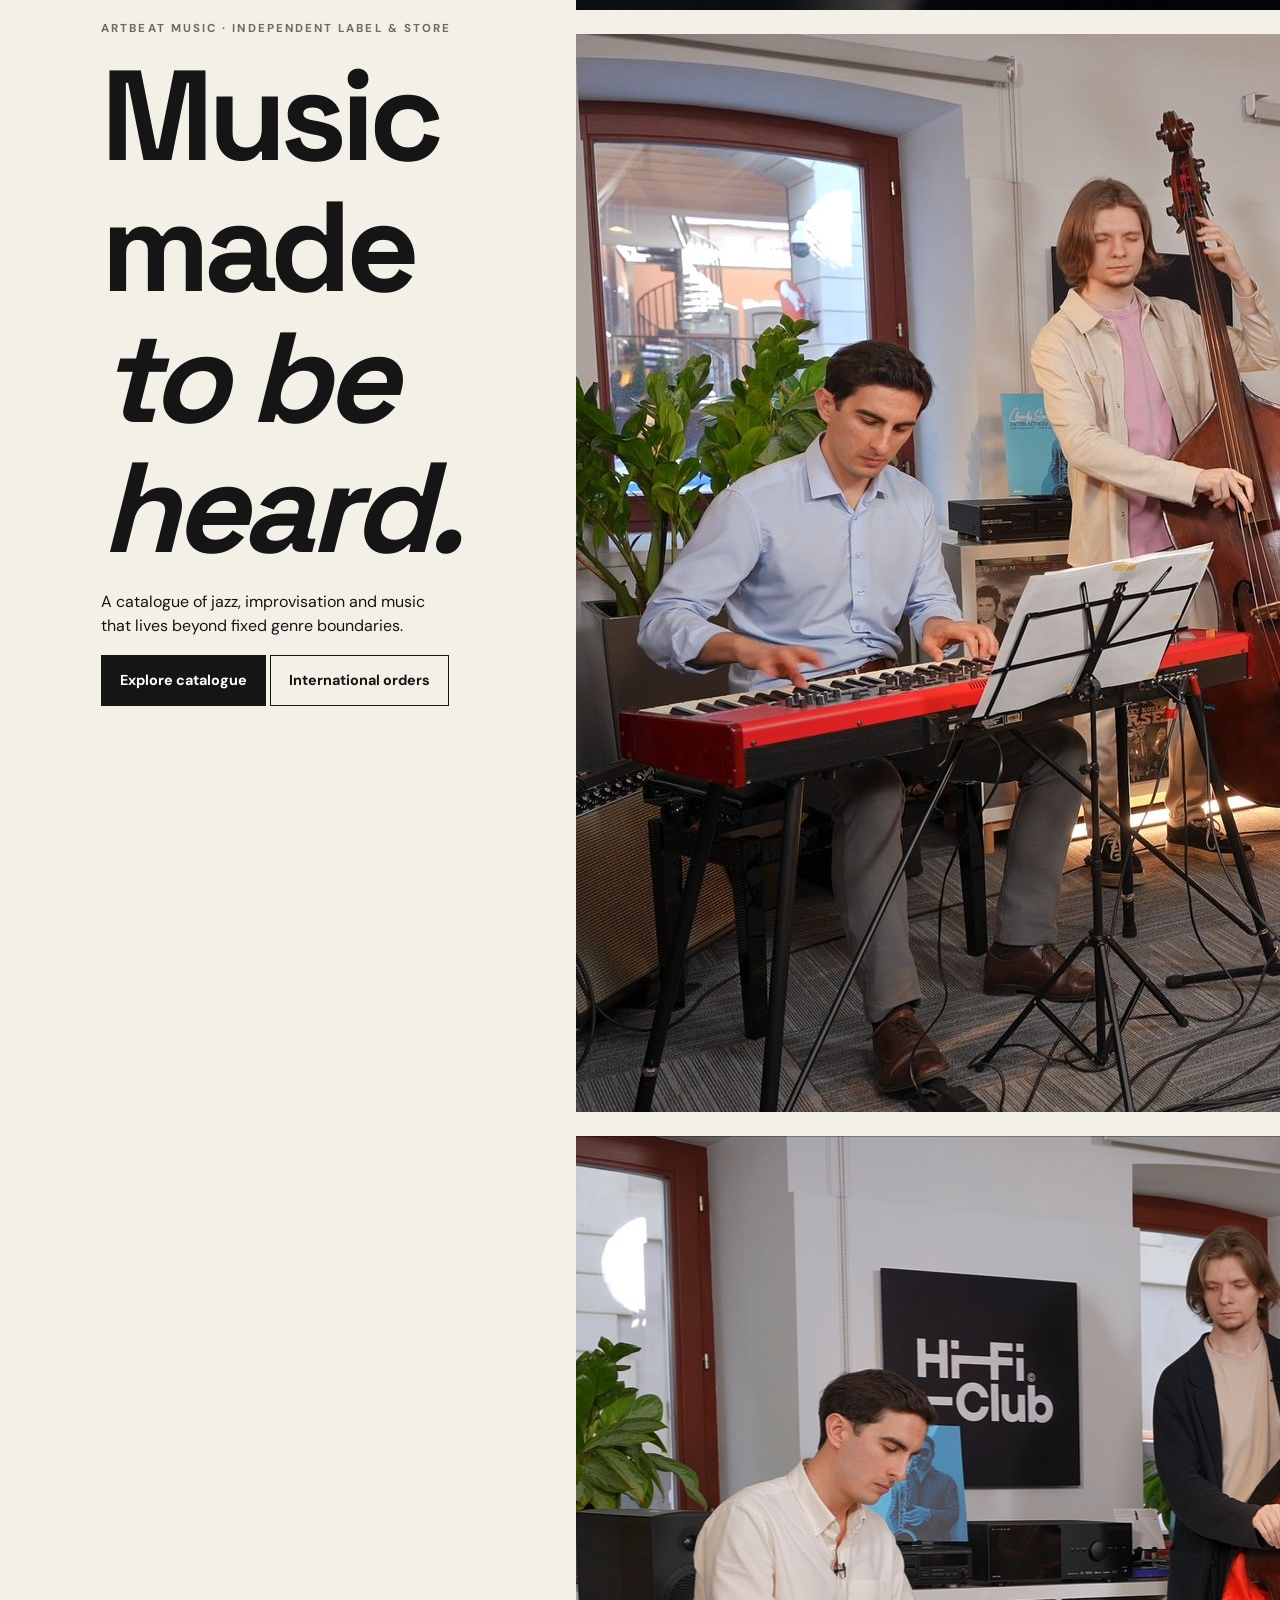
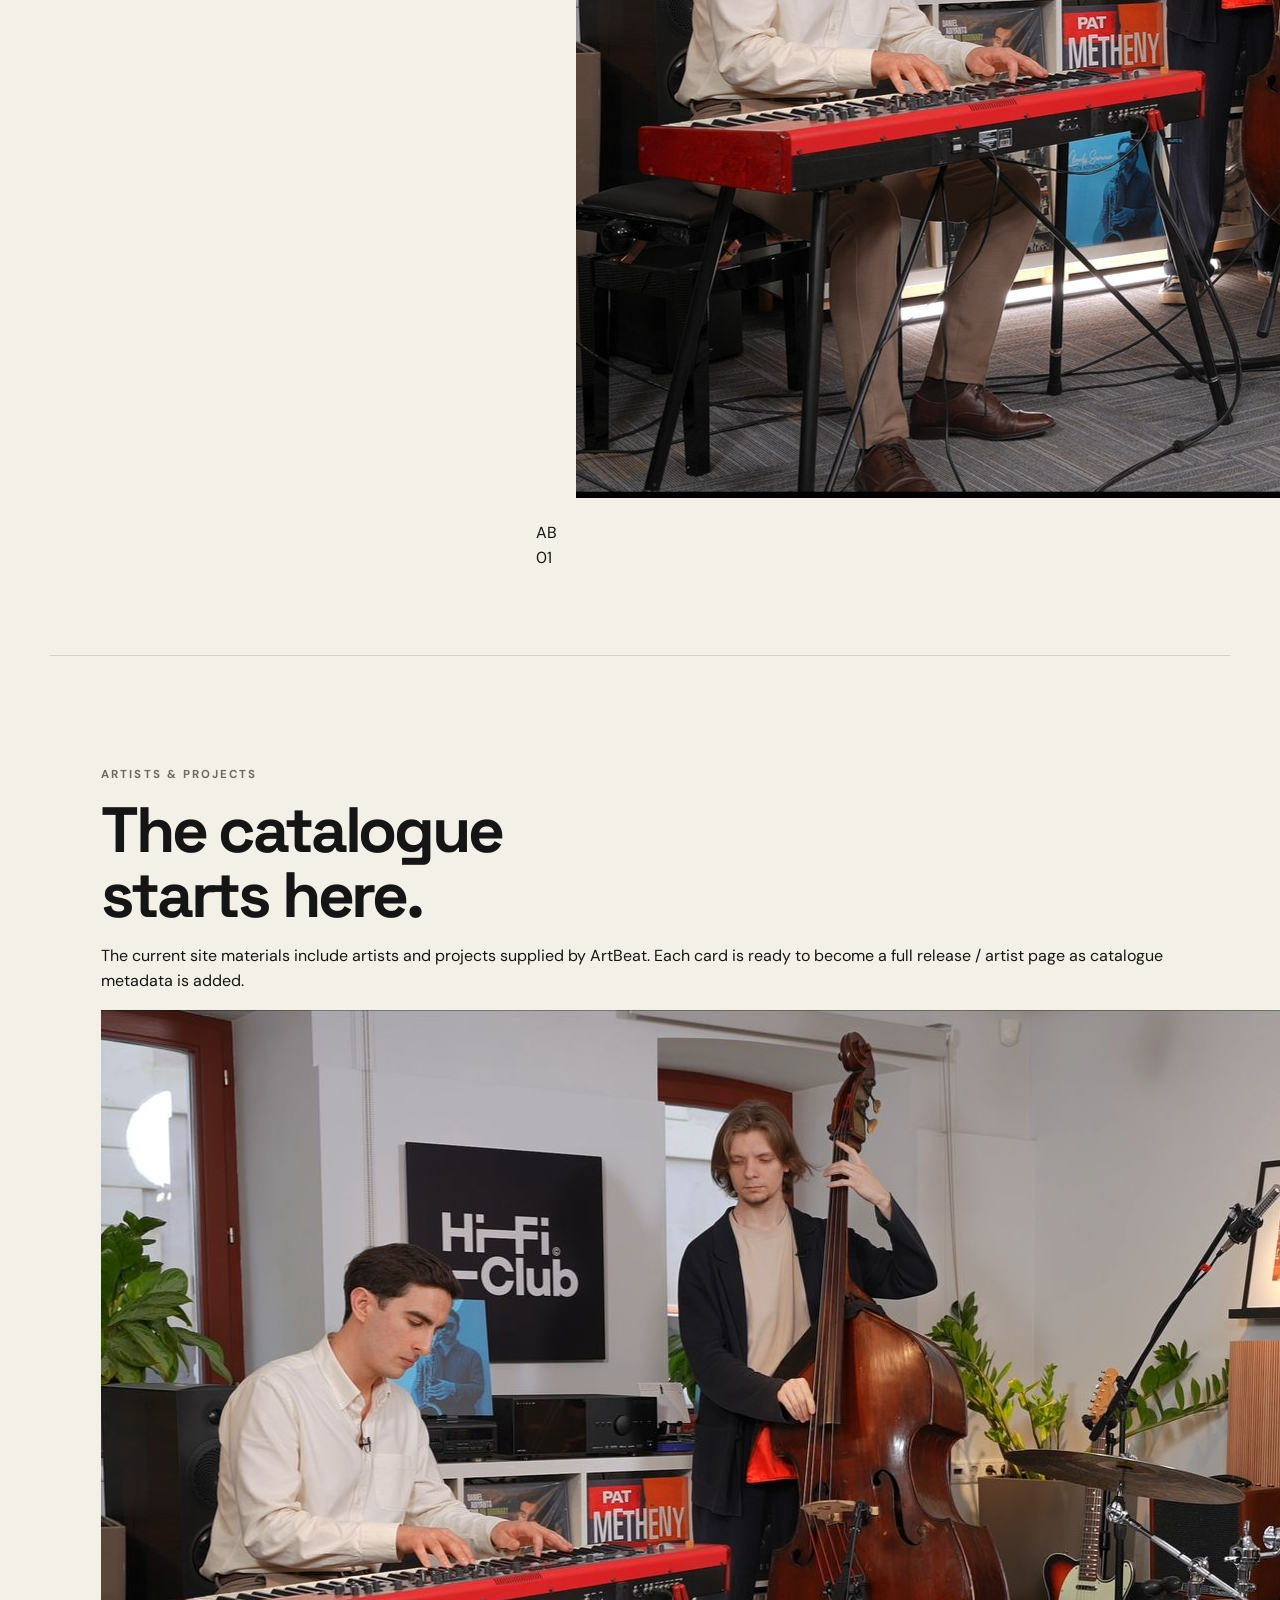
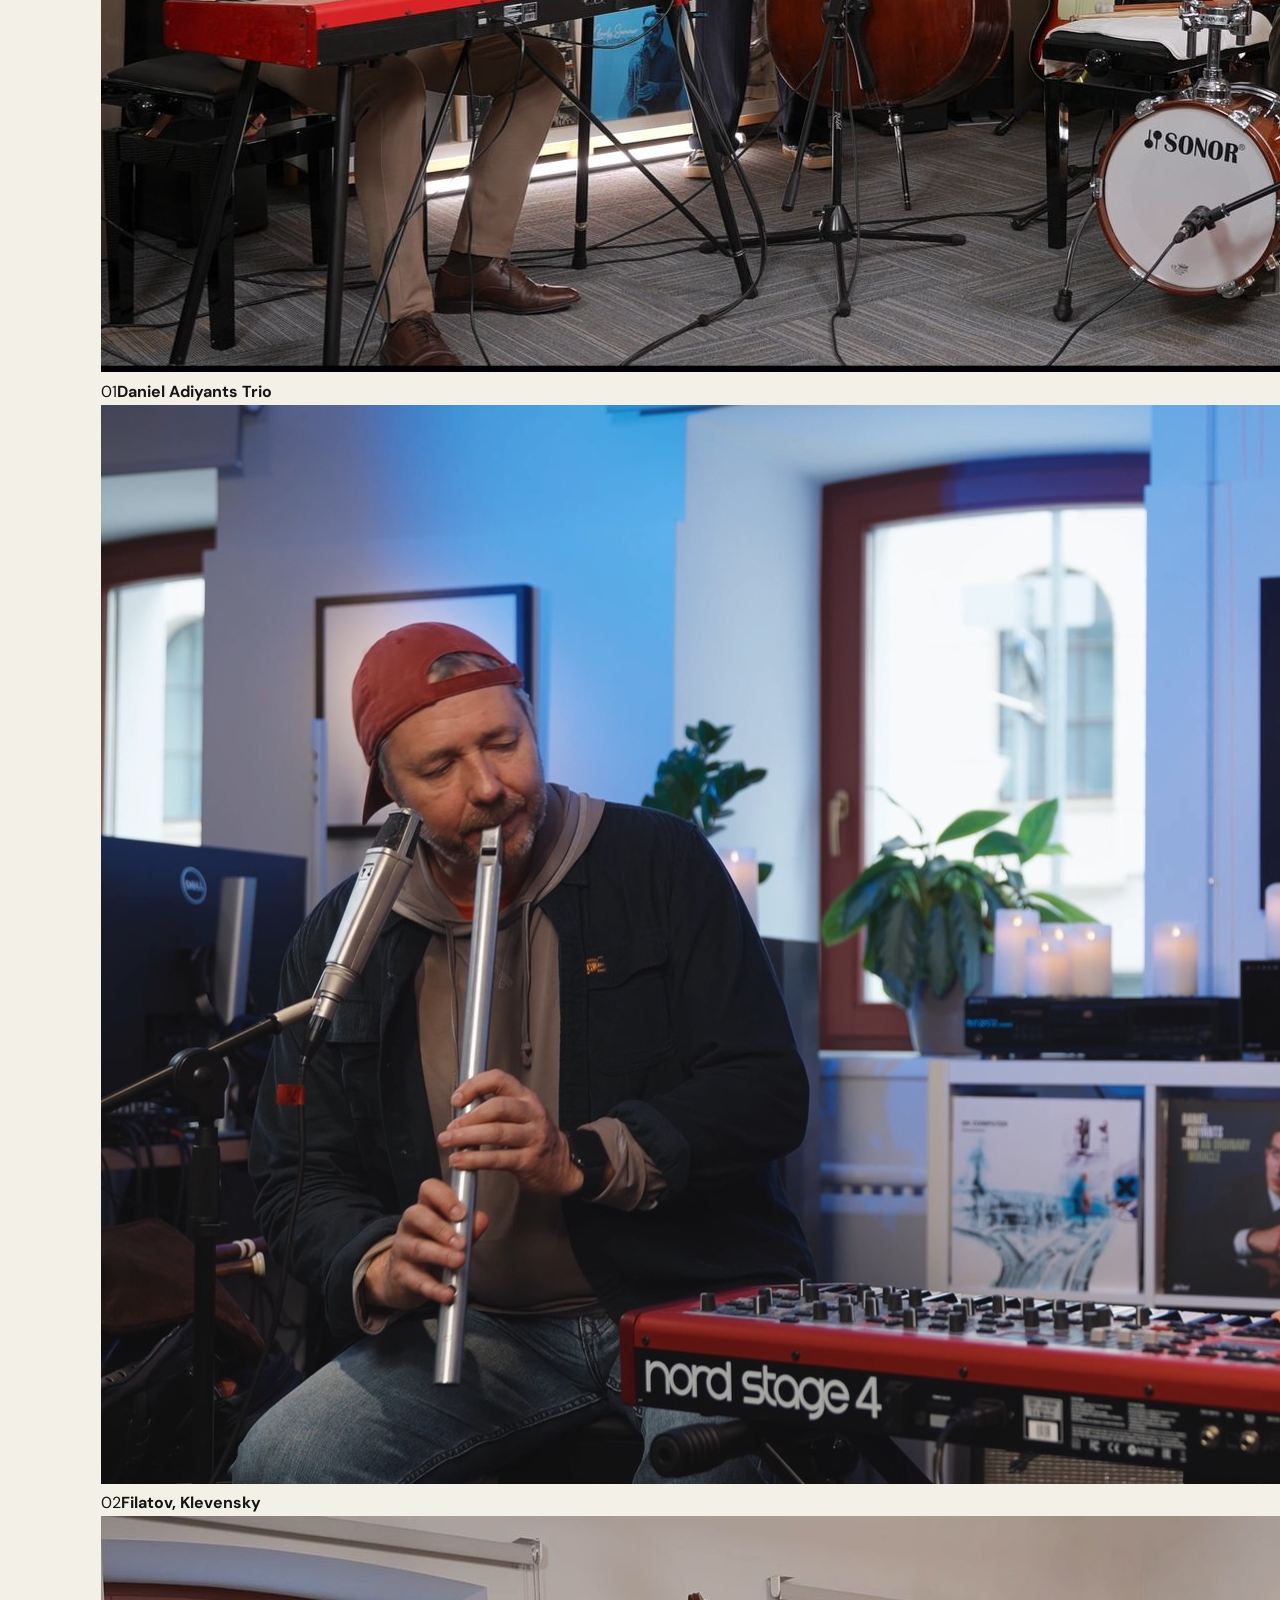
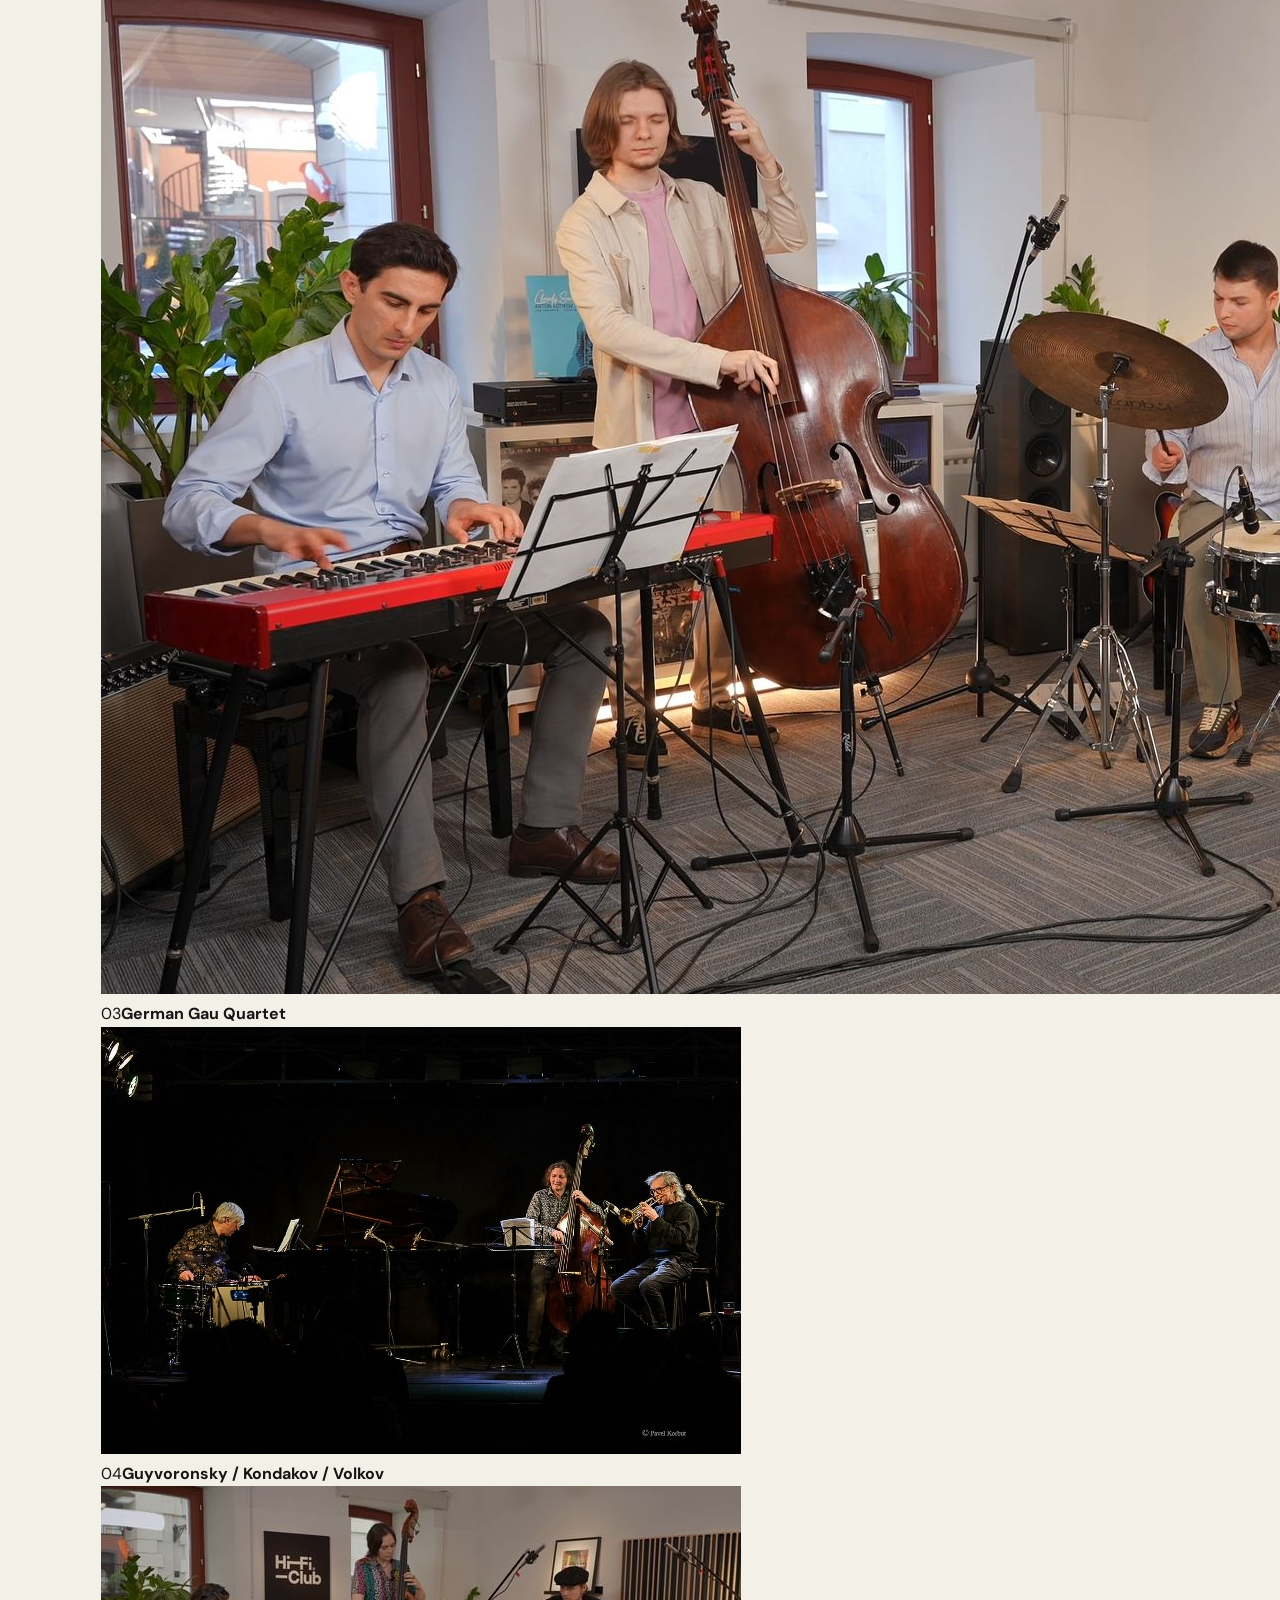
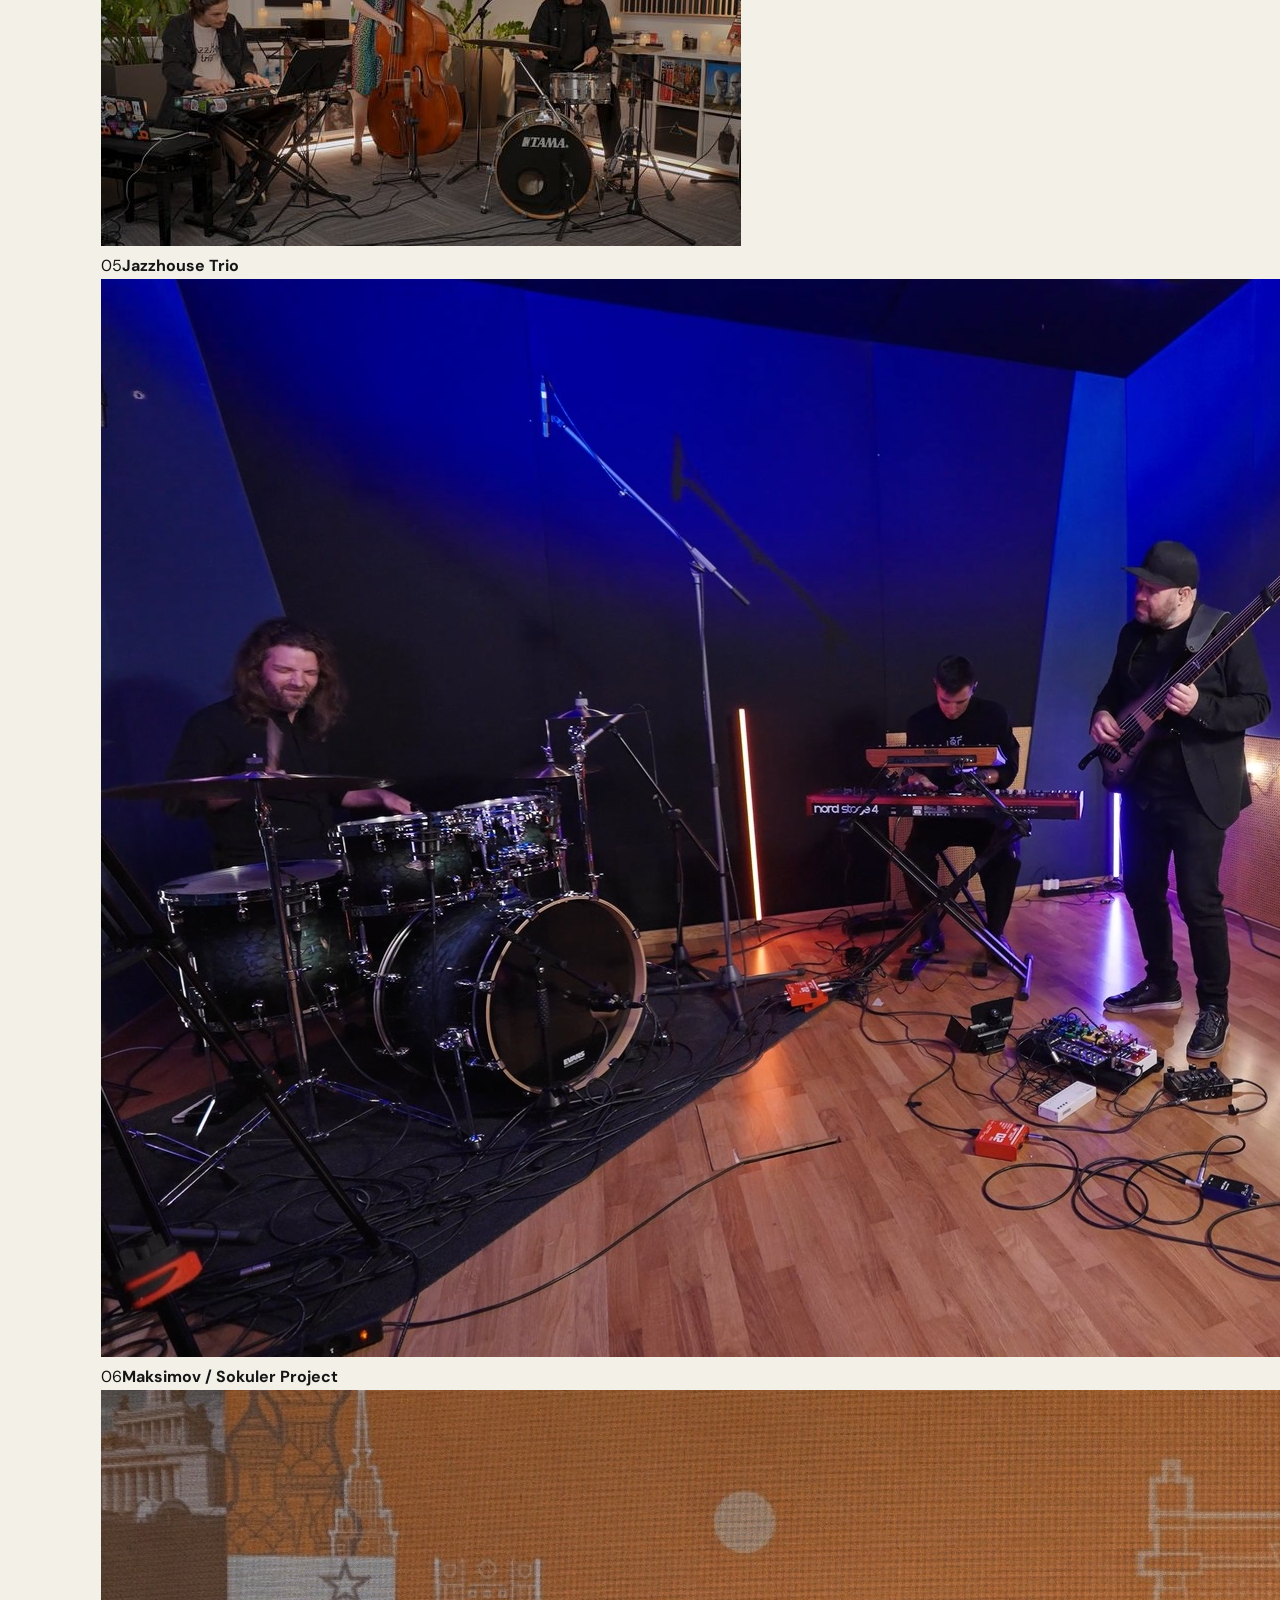
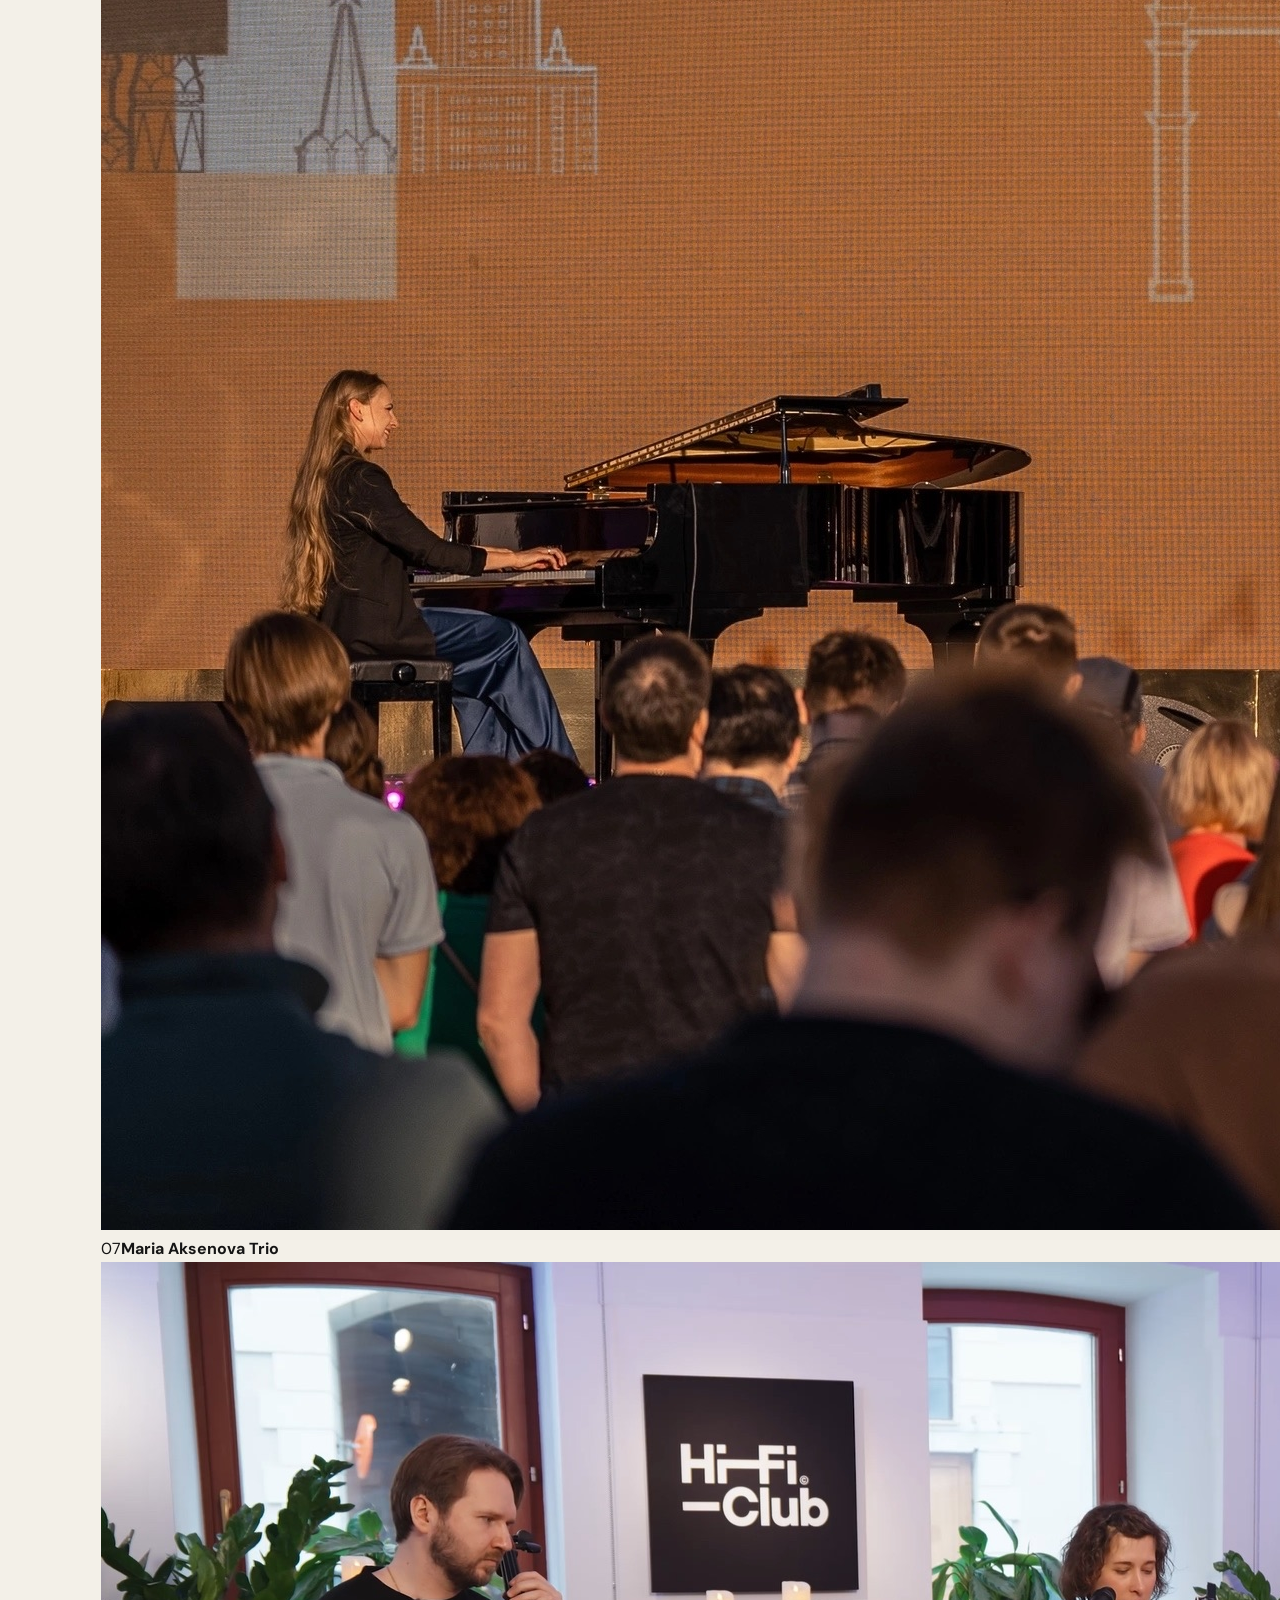
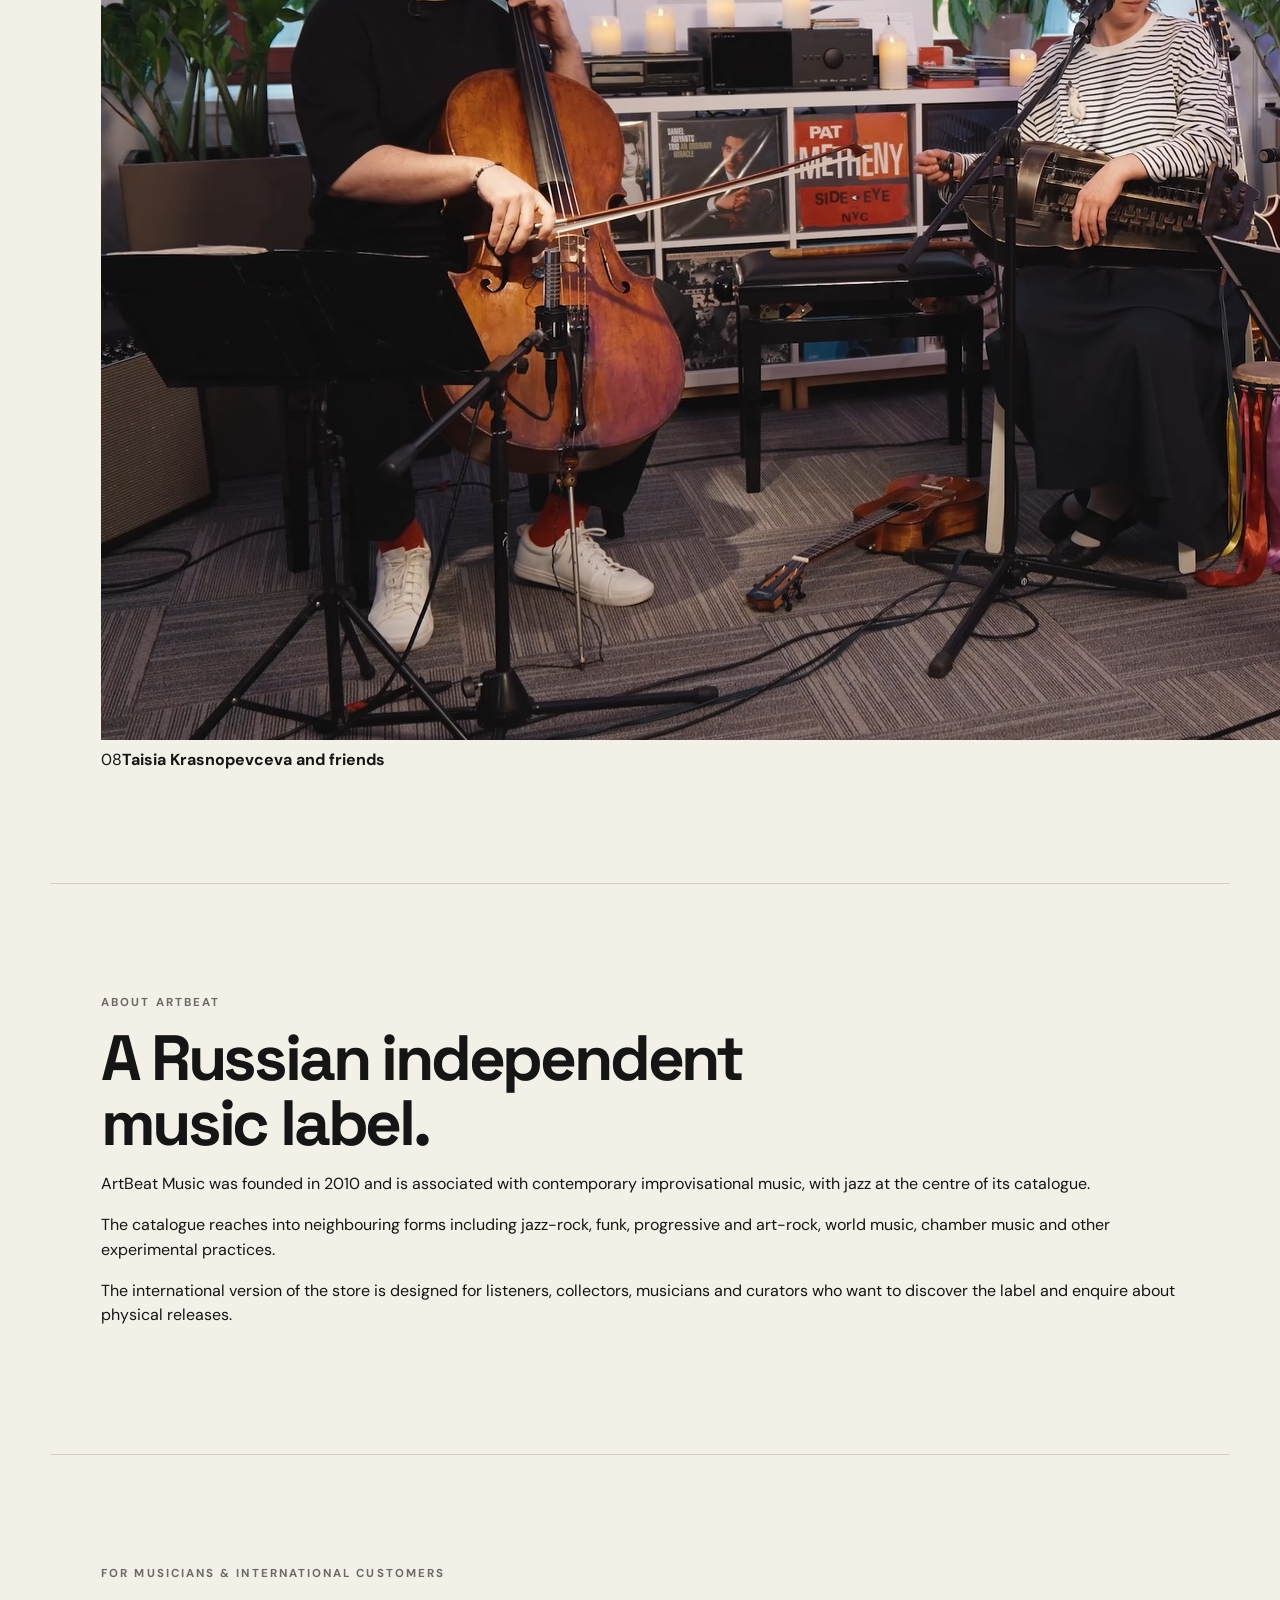
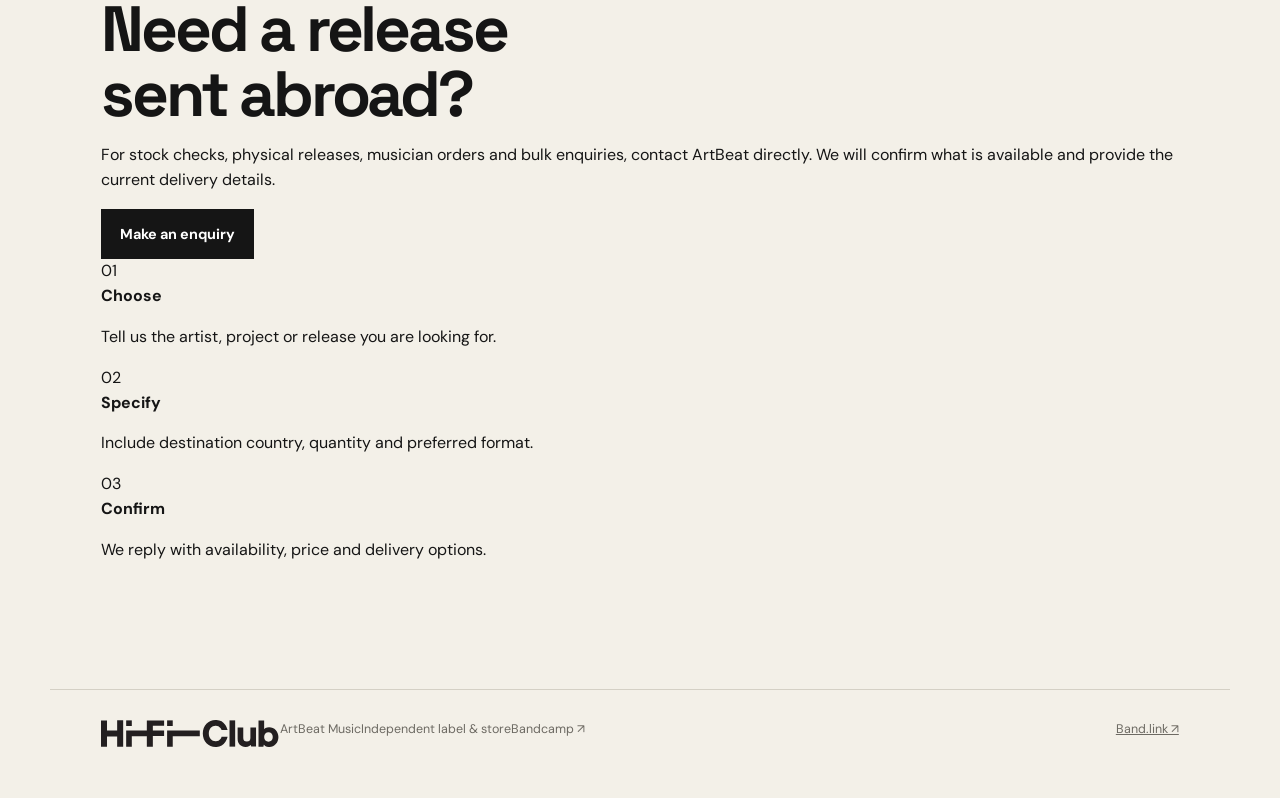
==== commit 50d1c5db: "Add Band.link and collective video playlist" ====
--- a/index.html
+++ b/index.html
@@ -116,7 +116,7 @@
     <div class="footer-brand"><img src="images/Logo/logo.svg" alt="ArtBeat Music"></div>
     <div><span>ArtBeat Music</span><span>Independent label &amp; store</span></div>
     <div><a href="https://artbeatmusic.bandcamp.com/" target="_blank" rel="noopener">Bandcamp ↗</a></div>
-  </footer>
+  <div class="band-link"><a href="https://band.link/artbeatmusic" target="_blank" rel="noopener">Band.link ↗</a></div></footer>
 
   <script src="js/script.js" defer></script>
 </body>
--- a/css/style.css
+++ b/css/style.css
@@ -1 +1,2 @@
-@import url('https://fonts.googleapis.com/css2?family=DM+Sans:wght@400;500;700&family=Space+Grotesk:wght@400;500;600;700&display=swap');:root{--paper:#f3f0e8;--ink:#151515;--muted:#6d6a63;--line:#d4d0c5;--accent:#e64a2e;--max:1180px}*{box-sizing:border-box}html{scroll-behavior:smooth}body{margin:0;background:var(--paper);color:var(--ink);font-family:"DM Sans",sans-serif;line-height:1.55}a{color:inherit;text-decoration:none}.site-header{position:sticky;top:0;z-index:20;display:flex;justify-content:space-between;align-items:center;padding:18px 4vw;background:rgba(243,240,232,.92);backdrop-filter:blur(12px);border-bottom:1px solid var(--line)}.brand{font:700 1.25rem "Space Grotesk",sans-serif;letter-spacing:-.06em}.brand span{font-weight:400;margin-left:.35rem}nav{display:flex;gap:24px;font-size:.9rem}nav a{opacity:.72}nav a:hover{opacity:1}.hero{max-width:var(--max);margin:auto;min-height:720px;padding:84px 4vw;display:grid;grid-template-columns:1.1fr .9fr;gap:6vw;align-items:center}.eyebrow{font-size:.72rem;letter-spacing:.18em;font-weight:700;color:var(--muted);margin:0 0 14px}h1,h2,h3{font-family:"Space Grotesk",sans-serif;line-height:1.02;margin:0;letter-spacing:-.05em}h1{font-size:clamp(4.5rem,10vw,8.5rem);max-width:760px}h2{font-size:clamp(2.4rem,5vw,4.8rem)}h3{font-size:1.55rem}.lead{font-size:1.1rem;max-width:590px;color:#3e3c38;margin:28px 0 34px}.actions{display:flex;gap:12px;flex-wrap:wrap}.button{display:inline-flex;padding:13px 18px;border:1px solid var(--ink);font-weight:700;font-size:.9rem}.button-dark{background:var(--ink);color:#fff}.button-light{background:transparent}.hero-art{position:relative;min-height:500px;border:1px solid var(--line);display:grid;place-items:center;overflow:hidden;background:#e9e5da}.record{width:min(62vw,390px);aspect-ratio:1;border-radius:50%;background:repeating-radial-gradient(circle,#141414 0,#141414 1px,#1f1f1f 2px,#101010 3px);box-shadow:0 22px 70px #0003;position:relative}.record:after{content:"";position:absolute;inset:42%;border-radius:50%;background:var(--accent);border:8px solid #bdb8ab}.sticker{position:absolute;right:9%;bottom:10%;background:var(--accent);color:#fff;padding:14px 18px;font-weight:700;letter-spacing:.12em;transform:rotate(-7deg)}.section{max-width:var(--max);margin:auto;padding:110px 4vw;border-top:1px solid var(--line)}.split{display:grid;grid-template-columns:1fr 1fr;gap:8vw}.text{max-width:560px}.text p,.order-text{font-size:1.08rem;color:#393733}.section-head{display:flex;justify-content:space-between;gap:30px;align-items:end;margin-bottom:34px}.text-link{text-decoration:underline;text-underline-offset:4px}.release-grid{display:grid;grid-template-columns:repeat(3,1fr);gap:24px}.release-card{border-top:1px solid var(--line);padding-top:12px}.cover{aspect-ratio:1;display:grid;place-items:end start;padding:18px;font:600 5rem "Space Grotesk";letter-spacing:-.08em}.cover-one{background:#bfb9ab}.cover-two{background:#ded9ce}.cover-three{background:#cbc7bd}.release-meta{display:flex;gap:10px;color:var(--muted);font-size:.68rem;letter-spacing:.14em;margin:14px 0 8px}.release-card p{margin:6px 0;color:var(--muted)}.order-panel{display:grid;grid-template-columns:1.15fr .85fr;gap:7vw;background:#151515;color:#fff}.order-panel .eyebrow{color:#aaa79f}.order-text{color:#d1cec6}.order-notes{display:grid;gap:1px;align-content:start;background:#333}.order-notes div{display:grid;grid-template-columns:40px 1fr;gap:14px;padding:18px;background:#151515;border-bottom:1px solid #333}.order-notes strong{font-family:"Space Grotesk";font-size:1.2rem;color:var(--accent)}.contact-row{display:flex;gap:34px;flex-wrap:wrap;margin-top:36px}.contact-link{font:600 clamp(1.4rem,3vw,2.5rem) "Space Grotesk";letter-spacing:-.04em;border-bottom:1px solid var(--ink)}.fineprint{font-size:.75rem;color:var(--muted);margin-top:28px}.site-footer{max-width:var(--max);margin:auto;padding:30px 4vw 45px;display:flex;justify-content:space-between;color:var(--muted);font-size:.78rem;border-top:1px solid var(--line)}@media(max-width:780px){.site-header{padding:14px 5vw}nav{gap:12px;font-size:.78rem}.hero{grid-template-columns:1fr;min-height:auto;padding-top:65px}.hero-art{min-height:340px}.split,.order-panel{grid-template-columns:1fr}.release-grid{grid-template-columns:1fr}.section{padding:75px 5vw}.section-head{align-items:start;flex-direction:column}.site-footer{padding-left:5vw;padding-right:5vw}}+@import url('https://fonts.googleapis.com/css2?family=DM+Sans:wght@400;500;700&family=Space+Grotesk:wght@400;500;600;700&display=swap');:root{--paper:#f3f0e8;--ink:#151515;--muted:#6d6a63;--line:#d4d0c5;--accent:#e64a2e;--max:1180px}*{box-sizing:border-box}html{scroll-behavior:smooth}body{margin:0;background:var(--paper);color:var(--ink);font-family:"DM Sans",sans-serif;line-height:1.55}a{color:inherit;text-decoration:none}.site-header{position:sticky;top:0;z-index:20;display:flex;justify-content:space-between;align-items:center;padding:18px 4vw;background:rgba(243,240,232,.92);backdrop-filter:blur(12px);border-bottom:1px solid var(--line)}.brand{font:700 1.25rem "Space Grotesk",sans-serif;letter-spacing:-.06em}.brand span{font-weight:400;margin-left:.35rem}nav{display:flex;gap:24px;font-size:.9rem}nav a{opacity:.72}nav a:hover{opacity:1}.hero{max-width:var(--max);margin:auto;min-height:720px;padding:84px 4vw;display:grid;grid-template-columns:1.1fr .9fr;gap:6vw;align-items:center}.eyebrow{font-size:.72rem;letter-spacing:.18em;font-weight:700;color:var(--muted);margin:0 0 14px}h1,h2,h3{font-family:"Space Grotesk",sans-serif;line-height:1.02;margin:0;letter-spacing:-.05em}h1{font-size:clamp(4.5rem,10vw,8.5rem);max-width:760px}h2{font-size:clamp(2.4rem,5vw,4.8rem)}h3{font-size:1.55rem}.lead{font-size:1.1rem;max-width:590px;color:#3e3c38;margin:28px 0 34px}.actions{display:flex;gap:12px;flex-wrap:wrap}.button{display:inline-flex;padding:13px 18px;border:1px solid var(--ink);font-weight:700;font-size:.9rem}.button-dark{background:var(--ink);color:#fff}.button-light{background:transparent}.hero-art{position:relative;min-height:500px;border:1px solid var(--line);display:grid;place-items:center;overflow:hidden;background:#e9e5da}.record{width:min(62vw,390px);aspect-ratio:1;border-radius:50%;background:repeating-radial-gradient(circle,#141414 0,#141414 1px,#1f1f1f 2px,#101010 3px);box-shadow:0 22px 70px #0003;position:relative}.record:after{content:"";position:absolute;inset:42%;border-radius:50%;background:var(--accent);border:8px solid #bdb8ab}.sticker{position:absolute;right:9%;bottom:10%;background:var(--accent);color:#fff;padding:14px 18px;font-weight:700;letter-spacing:.12em;transform:rotate(-7deg)}.section{max-width:var(--max);margin:auto;padding:110px 4vw;border-top:1px solid var(--line)}.split{display:grid;grid-template-columns:1fr 1fr;gap:8vw}.text{max-width:560px}.text p,.order-text{font-size:1.08rem;color:#393733}.section-head{display:flex;justify-content:space-between;gap:30px;align-items:end;margin-bottom:34px}.text-link{text-decoration:underline;text-underline-offset:4px}.release-grid{display:grid;grid-template-columns:repeat(3,1fr);gap:24px}.release-card{border-top:1px solid var(--line);padding-top:12px}.cover{aspect-ratio:1;display:grid;place-items:end start;padding:18px;font:600 5rem "Space Grotesk";letter-spacing:-.08em}.cover-one{background:#bfb9ab}.cover-two{background:#ded9ce}.cover-three{background:#cbc7bd}.release-meta{display:flex;gap:10px;color:var(--muted);font-size:.68rem;letter-spacing:.14em;margin:14px 0 8px}.release-card p{margin:6px 0;color:var(--muted)}.order-panel{display:grid;grid-template-columns:1.15fr .85fr;gap:7vw;background:#151515;color:#fff}.order-panel .eyebrow{color:#aaa79f}.order-text{color:#d1cec6}.order-notes{display:grid;gap:1px;align-content:start;background:#333}.order-notes div{display:grid;grid-template-columns:40px 1fr;gap:14px;padding:18px;background:#151515;border-bottom:1px solid #333}.order-notes strong{font-family:"Space Grotesk";font-size:1.2rem;color:var(--accent)}.contact-row{display:flex;gap:34px;flex-wrap:wrap;margin-top:36px}.contact-link{font:600 clamp(1.4rem,3vw,2.5rem) "Space Grotesk";letter-spacing:-.04em;border-bottom:1px solid var(--ink)}.fineprint{font-size:.75rem;color:var(--muted);margin-top:28px}.site-footer{max-width:var(--max);margin:auto;padding:30px 4vw 45px;display:flex;justify-content:space-between;color:var(--muted);font-size:.78rem;border-top:1px solid var(--line)}@media(max-width:780px){.site-header{padding:14px 5vw}nav{gap:12px;font-size:.78rem}.hero{grid-template-columns:1fr;min-height:auto;padding-top:65px}.hero-art{min-height:340px}.split,.order-panel{grid-template-columns:1fr}.release-grid{grid-template-columns:1fr}.section{padding:75px 5vw}.section-head{align-items:start;flex-direction:column}.site-footer{padding-left:5vw;padding-right:5vw}}
+.footer-links{display:flex;flex-wrap:wrap;gap:18px;justify-content:flex-end}.footer-links a{white-space:nowrap}.video-section{padding-top:55px}.video-heading{display:flex;justify-content:space-between;gap:30px;align-items:end;margin-bottom:30px}.video-heading .section-note{max-width:480px}.video-frame{position:relative;overflow:hidden;background:#111;aspect-ratio:16/9}.video-frame iframe{position:absolute;inset:0;width:100%;height:100%;border:0}.video-footnote{margin-top:14px;color:var(--muted);font-size:.78rem}.link-stack{display:flex;flex-wrap:wrap;gap:12px;margin-top:24px}.big-link{font:600 clamp(2rem,4.8vw,5.2rem)/.96 "Space Grotesk";letter-spacing:-.05em;text-decoration:underline;text-decoration-thickness:1px;text-underline-offset:7px}.contact-note{margin-top:28px!important;font-size:.84rem;color:var(--muted)!important}.band-link{margin-left:auto}.band-link a{text-decoration:underline}@media(max-width:920px){.video-heading{align-items:start;flex-direction:column}}@media(max-width:650px){.footer-links{justify-content:flex-start}.band-link{margin-left:0}}
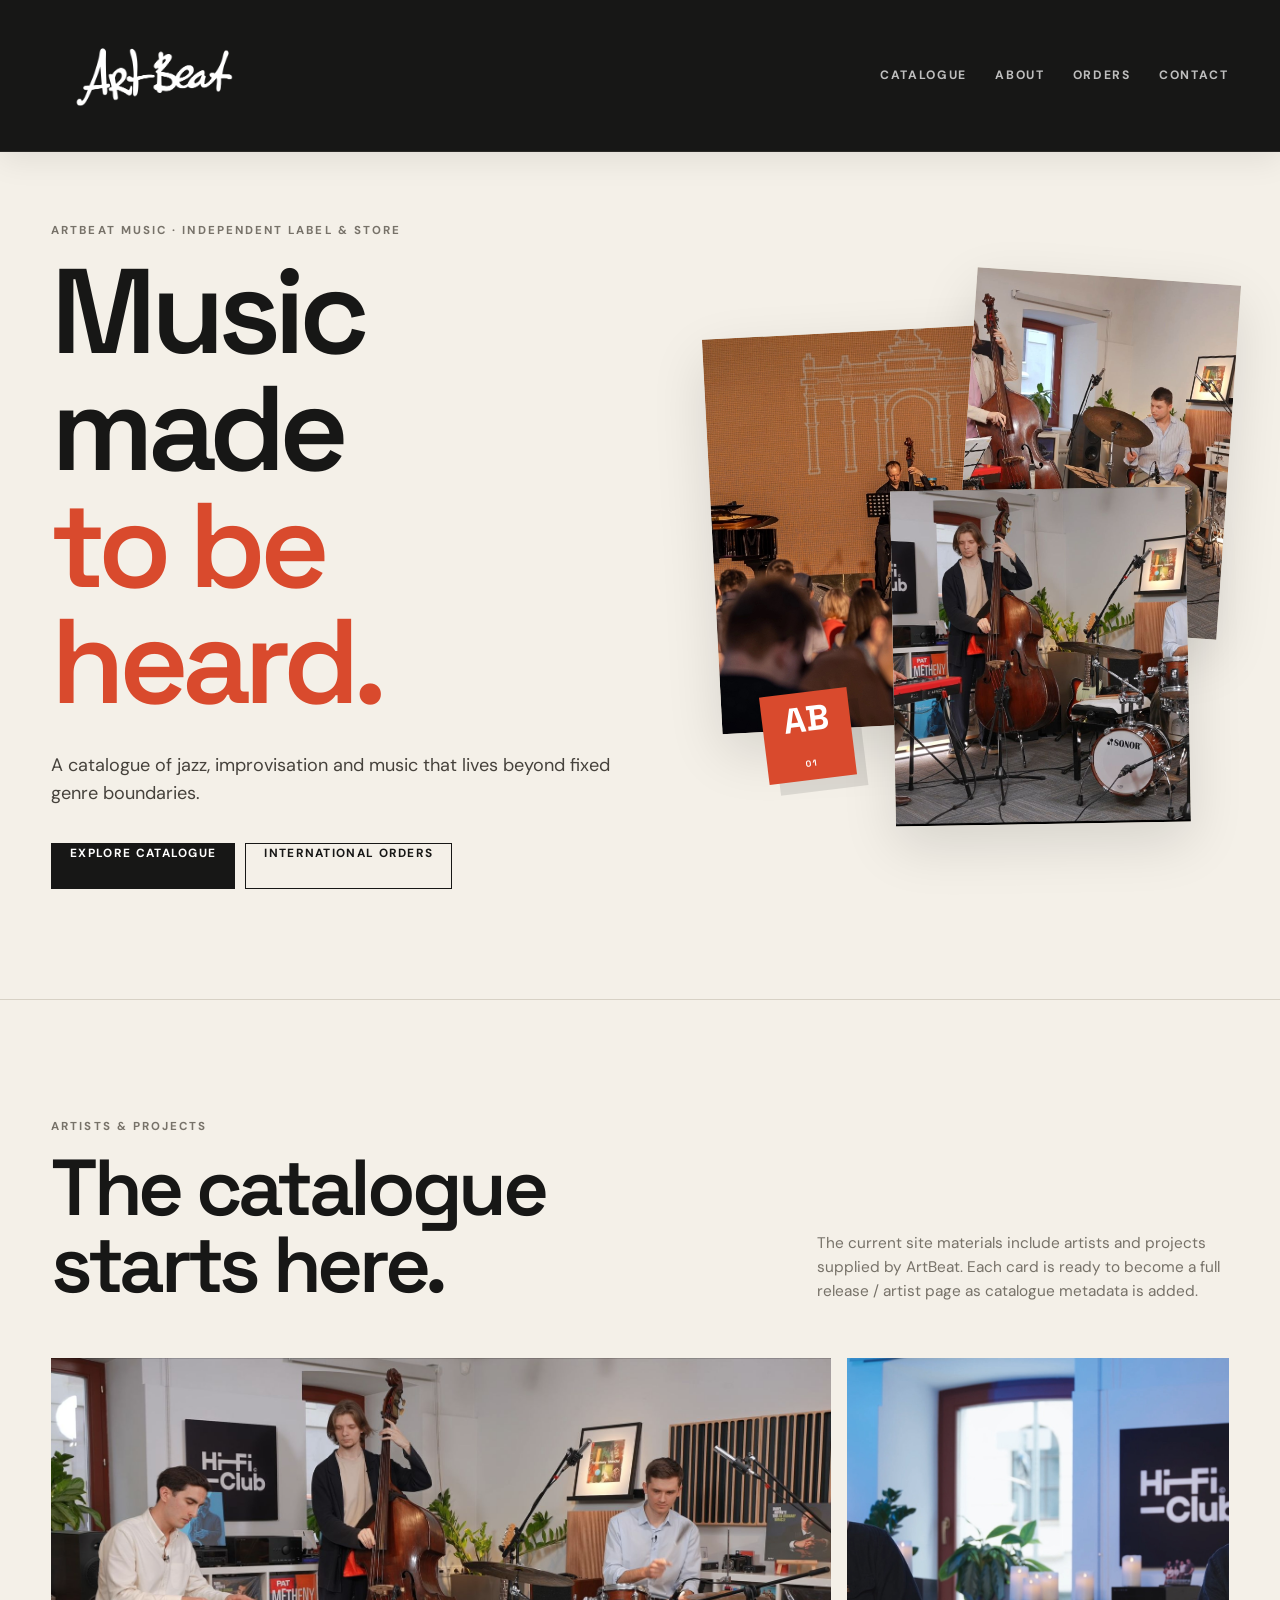
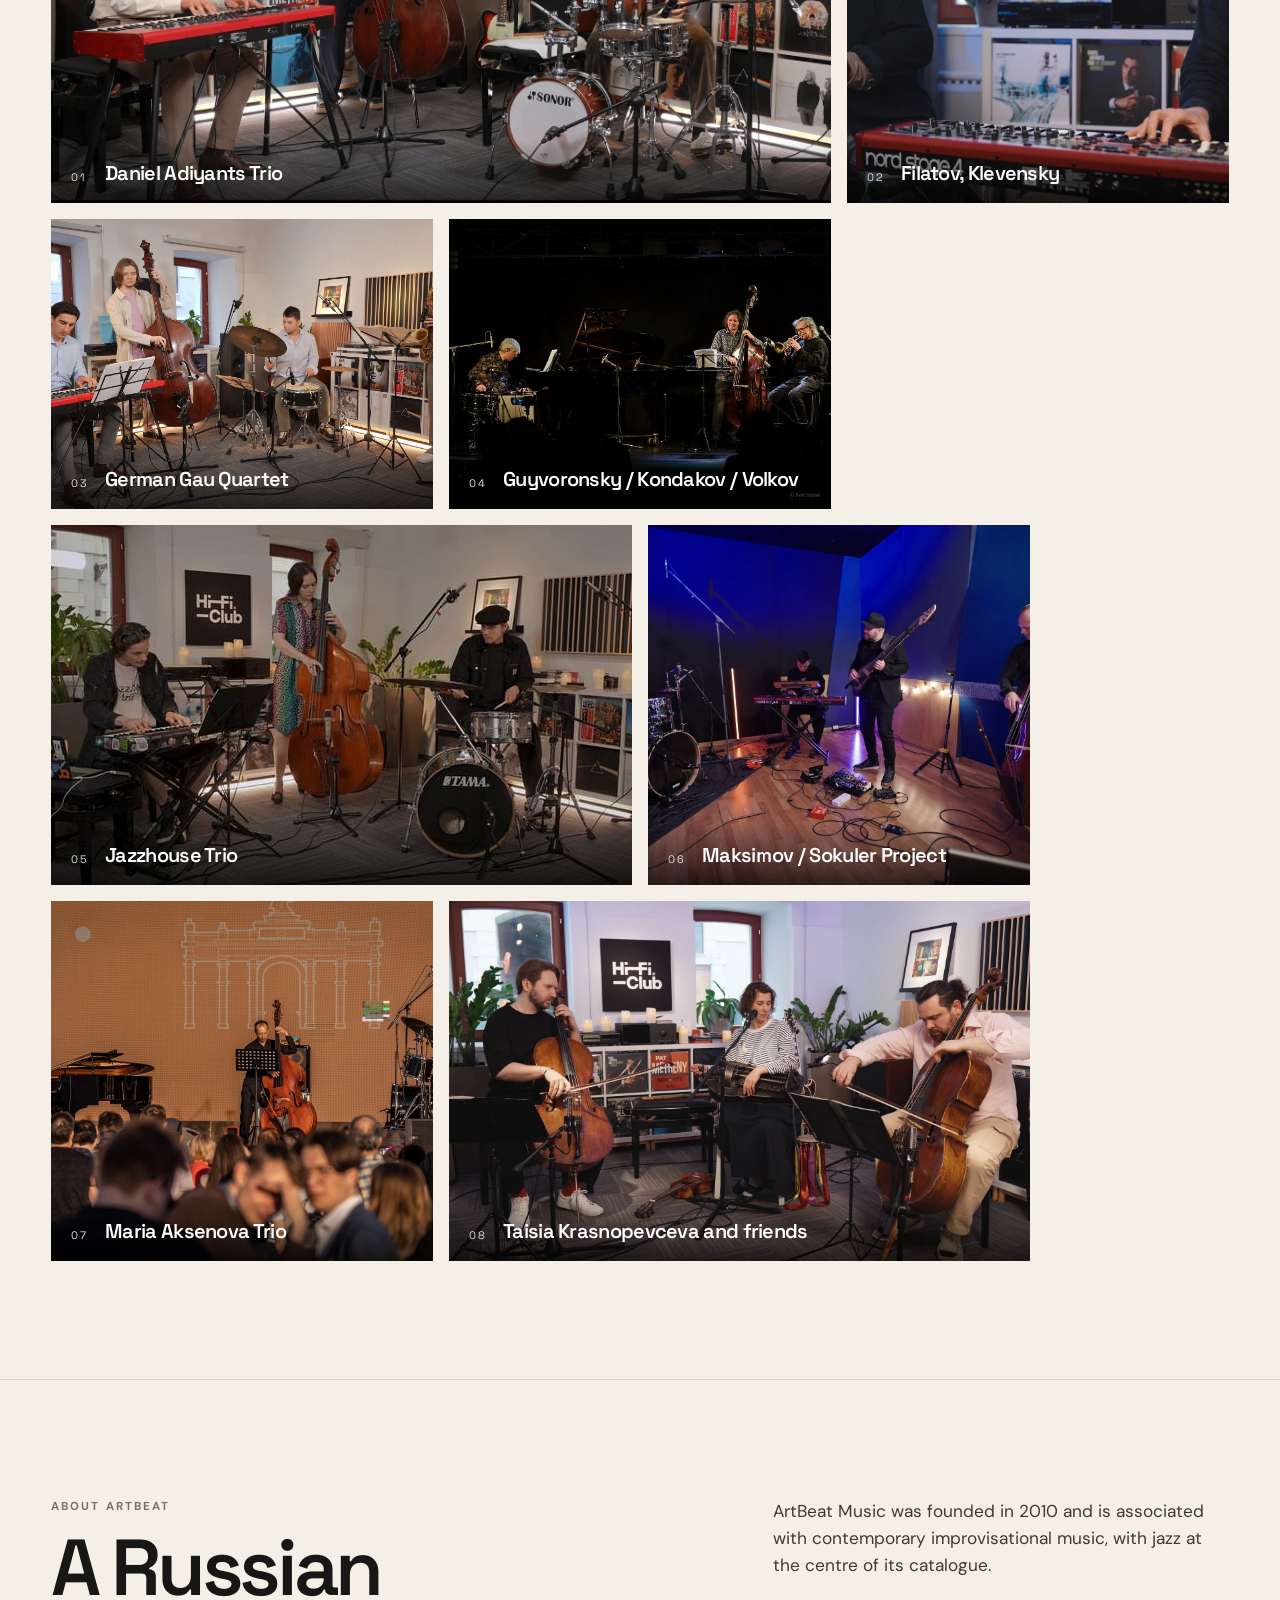
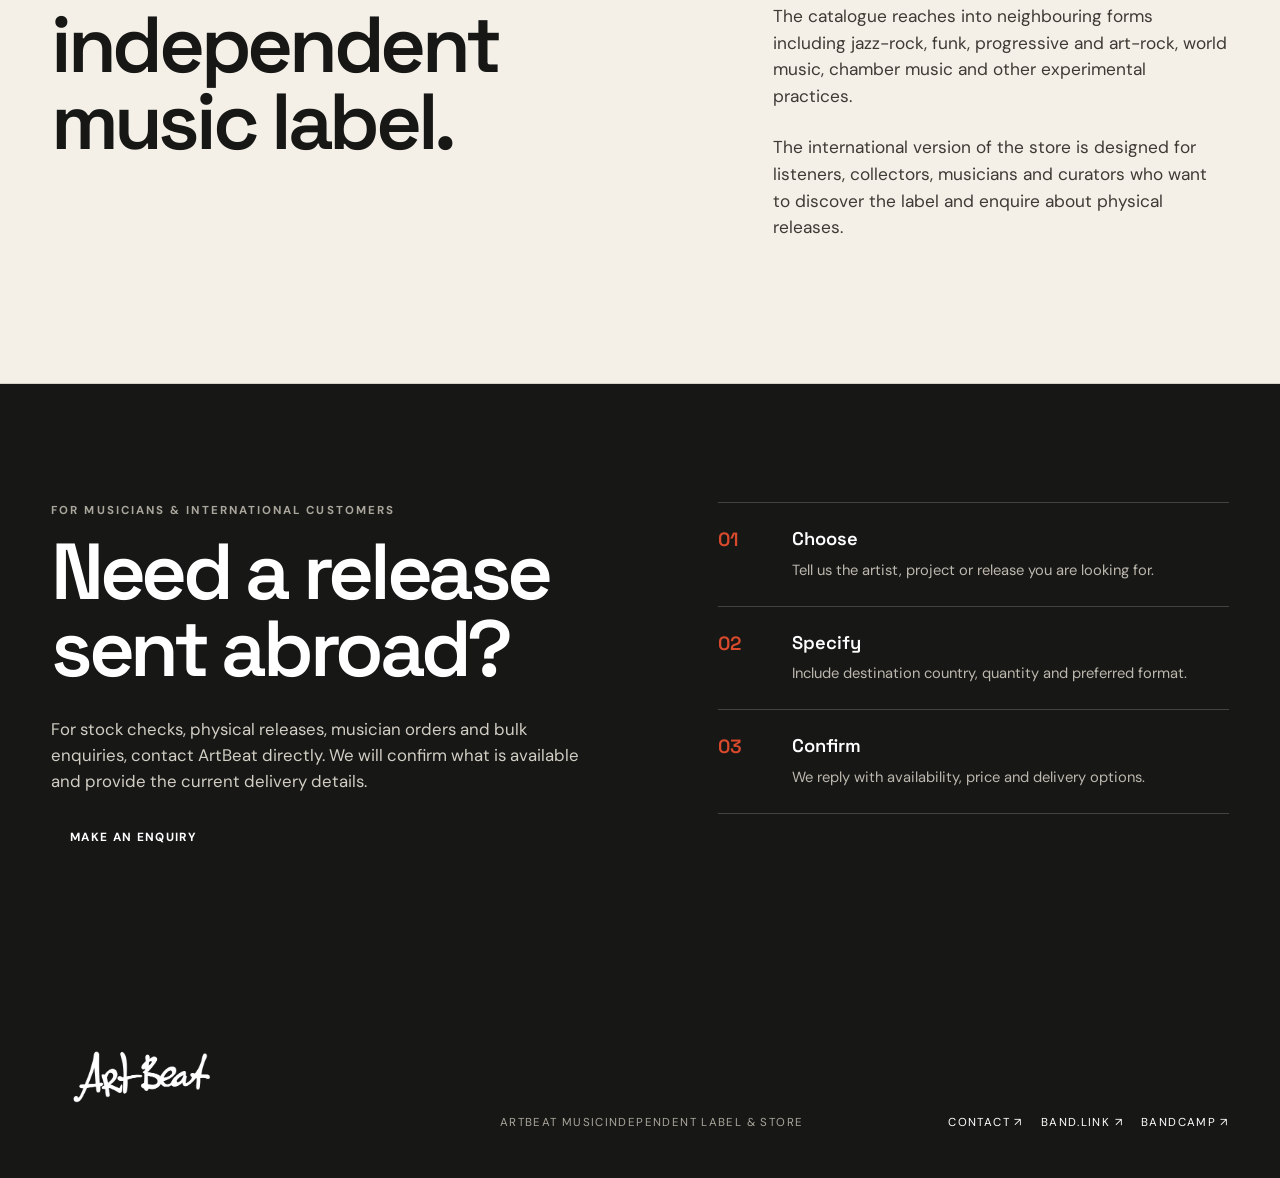
==== commit 60036892: "Use ArtBeat wordmark and refine mobile navigation" ====
--- a/index.html
+++ b/index.html
@@ -11,9 +11,9 @@
 <body>
   <header class="site-header">
     <a class="brand" href="#top" aria-label="ArtBeat Music home">
-      <img src="images/Logo/logo.svg" alt="ArtBeat Music">
+      <img src="images/Logo/ArtBeat-Logo.png" alt="ArtBeat Music">
     </a>
-    <nav aria-label="Primary navigation">
+    <button class="menu-toggle" type="button" aria-expanded="false" aria-controls="primary-nav"><span></span><span></span><span></span><b>Menu</b></button><nav id="primary-nav" aria-label="Primary navigation">
       <a href="#catalogue">Catalogue</a>
       <a href="#about">About</a>
       <a href="#orders">Orders</a>
@@ -113,10 +113,10 @@
   </main>
 
   <footer class="site-footer">
-    <div class="footer-brand"><img src="images/Logo/logo.svg" alt="ArtBeat Music"></div>
-    <div><span>ArtBeat Music</span><span>Independent label &amp; store</span></div>
-    <div><a href="https://artbeatmusic.bandcamp.com/" target="_blank" rel="noopener">Bandcamp ↗</a></div>
-  <div class="band-link"><a href="https://band.link/artbeatmusic" target="_blank" rel="noopener">Band.link ↗</a></div></footer>
+  <div class="footer-brand"><img src="images/Logo/ArtBeat-Logo.png" alt="ArtBeat Music"></div>
+  <div><span>ArtBeat Music</span><span>Independent label &amp; store</span></div>
+  <div class="footer-links"><a href="html/contact.html">Contact ↗</a><a href="https://band.link/artbeatmusic" target="_blank" rel="noopener">Band.link ↗</a><a href="https://artbeatmusic.bandcamp.com/" target="_blank" rel="noopener">Bandcamp ↗</a></div>
+</footer>
 
   <script src="js/script.js" defer></script>
 </body>
--- a/css/style.css
+++ b/css/style.css
@@ -1,2 +1,104 @@
 @import url('https://fonts.googleapis.com/css2?family=DM+Sans:wght@400;500;700&family=Space+Grotesk:wght@400;500;600;700&display=swap');:root{--paper:#f3f0e8;--ink:#151515;--muted:#6d6a63;--line:#d4d0c5;--accent:#e64a2e;--max:1180px}*{box-sizing:border-box}html{scroll-behavior:smooth}body{margin:0;background:var(--paper);color:var(--ink);font-family:"DM Sans",sans-serif;line-height:1.55}a{color:inherit;text-decoration:none}.site-header{position:sticky;top:0;z-index:20;display:flex;justify-content:space-between;align-items:center;padding:18px 4vw;background:rgba(243,240,232,.92);backdrop-filter:blur(12px);border-bottom:1px solid var(--line)}.brand{font:700 1.25rem "Space Grotesk",sans-serif;letter-spacing:-.06em}.brand span{font-weight:400;margin-left:.35rem}nav{display:flex;gap:24px;font-size:.9rem}nav a{opacity:.72}nav a:hover{opacity:1}.hero{max-width:var(--max);margin:auto;min-height:720px;padding:84px 4vw;display:grid;grid-template-columns:1.1fr .9fr;gap:6vw;align-items:center}.eyebrow{font-size:.72rem;letter-spacing:.18em;font-weight:700;color:var(--muted);margin:0 0 14px}h1,h2,h3{font-family:"Space Grotesk",sans-serif;line-height:1.02;margin:0;letter-spacing:-.05em}h1{font-size:clamp(4.5rem,10vw,8.5rem);max-width:760px}h2{font-size:clamp(2.4rem,5vw,4.8rem)}h3{font-size:1.55rem}.lead{font-size:1.1rem;max-width:590px;color:#3e3c38;margin:28px 0 34px}.actions{display:flex;gap:12px;flex-wrap:wrap}.button{display:inline-flex;padding:13px 18px;border:1px solid var(--ink);font-weight:700;font-size:.9rem}.button-dark{background:var(--ink);color:#fff}.button-light{background:transparent}.hero-art{position:relative;min-height:500px;border:1px solid var(--line);display:grid;place-items:center;overflow:hidden;background:#e9e5da}.record{width:min(62vw,390px);aspect-ratio:1;border-radius:50%;background:repeating-radial-gradient(circle,#141414 0,#141414 1px,#1f1f1f 2px,#101010 3px);box-shadow:0 22px 70px #0003;position:relative}.record:after{content:"";position:absolute;inset:42%;border-radius:50%;background:var(--accent);border:8px solid #bdb8ab}.sticker{position:absolute;right:9%;bottom:10%;background:var(--accent);color:#fff;padding:14px 18px;font-weight:700;letter-spacing:.12em;transform:rotate(-7deg)}.section{max-width:var(--max);margin:auto;padding:110px 4vw;border-top:1px solid var(--line)}.split{display:grid;grid-template-columns:1fr 1fr;gap:8vw}.text{max-width:560px}.text p,.order-text{font-size:1.08rem;color:#393733}.section-head{display:flex;justify-content:space-between;gap:30px;align-items:end;margin-bottom:34px}.text-link{text-decoration:underline;text-underline-offset:4px}.release-grid{display:grid;grid-template-columns:repeat(3,1fr);gap:24px}.release-card{border-top:1px solid var(--line);padding-top:12px}.cover{aspect-ratio:1;display:grid;place-items:end start;padding:18px;font:600 5rem "Space Grotesk";letter-spacing:-.08em}.cover-one{background:#bfb9ab}.cover-two{background:#ded9ce}.cover-three{background:#cbc7bd}.release-meta{display:flex;gap:10px;color:var(--muted);font-size:.68rem;letter-spacing:.14em;margin:14px 0 8px}.release-card p{margin:6px 0;color:var(--muted)}.order-panel{display:grid;grid-template-columns:1.15fr .85fr;gap:7vw;background:#151515;color:#fff}.order-panel .eyebrow{color:#aaa79f}.order-text{color:#d1cec6}.order-notes{display:grid;gap:1px;align-content:start;background:#333}.order-notes div{display:grid;grid-template-columns:40px 1fr;gap:14px;padding:18px;background:#151515;border-bottom:1px solid #333}.order-notes strong{font-family:"Space Grotesk";font-size:1.2rem;color:var(--accent)}.contact-row{display:flex;gap:34px;flex-wrap:wrap;margin-top:36px}.contact-link{font:600 clamp(1.4rem,3vw,2.5rem) "Space Grotesk";letter-spacing:-.04em;border-bottom:1px solid var(--ink)}.fineprint{font-size:.75rem;color:var(--muted);margin-top:28px}.site-footer{max-width:var(--max);margin:auto;padding:30px 4vw 45px;display:flex;justify-content:space-between;color:var(--muted);font-size:.78rem;border-top:1px solid var(--line)}@media(max-width:780px){.site-header{padding:14px 5vw}nav{gap:12px;font-size:.78rem}.hero{grid-template-columns:1fr;min-height:auto;padding-top:65px}.hero-art{min-height:340px}.split,.order-panel{grid-template-columns:1fr}.release-grid{grid-template-columns:1fr}.section{padding:75px 5vw}.section-head{align-items:start;flex-direction:column}.site-footer{padding-left:5vw;padding-right:5vw}}
-.footer-links{display:flex;flex-wrap:wrap;gap:18px;justify-content:flex-end}.footer-links a{white-space:nowrap}.video-section{padding-top:55px}.video-heading{display:flex;justify-content:space-between;gap:30px;align-items:end;margin-bottom:30px}.video-heading .section-note{max-width:480px}.video-frame{position:relative;overflow:hidden;background:#111;aspect-ratio:16/9}.video-frame iframe{position:absolute;inset:0;width:100%;height:100%;border:0}.video-footnote{margin-top:14px;color:var(--muted);font-size:.78rem}.link-stack{display:flex;flex-wrap:wrap;gap:12px;margin-top:24px}.big-link{font:600 clamp(2rem,4.8vw,5.2rem)/.96 "Space Grotesk";letter-spacing:-.05em;text-decoration:underline;text-decoration-thickness:1px;text-underline-offset:7px}.contact-note{margin-top:28px!important;font-size:.84rem;color:var(--muted)!important}.band-link{margin-left:auto}.band-link a{text-decoration:underline}@media(max-width:920px){.video-heading{align-items:start;flex-direction:column}}@media(max-width:650px){.footer-links{justify-content:flex-start}.band-link{margin-left:0}}+.footer-links{display:flex;flex-wrap:wrap;gap:18px;justify-content:flex-end}.footer-links a{white-space:nowrap}.video-section{padding-top:55px}.video-heading{display:flex;justify-content:space-between;gap:30px;align-items:end;margin-bottom:30px}.video-heading .section-note{max-width:480px}.video-frame{position:relative;overflow:hidden;background:#111;aspect-ratio:16/9}.video-frame iframe{position:absolute;inset:0;width:100%;height:100%;border:0}.video-footnote{margin-top:14px;color:var(--muted);font-size:.78rem}.link-stack{display:flex;flex-wrap:wrap;gap:12px;margin-top:24px}.big-link{font:600 clamp(2rem,4.8vw,5.2rem)/.96 "Space Grotesk";letter-spacing:-.05em;text-decoration:underline;text-decoration-thickness:1px;text-underline-offset:7px}.contact-note{margin-top:28px!important;font-size:.84rem;color:var(--muted)!important}.band-link{margin-left:auto}.band-link a{text-decoration:underline}@media(max-width:920px){.video-heading{align-items:start;flex-direction:column}}@media(max-width:650px){.footer-links{justify-content:flex-start}.band-link{margin-left:0}}
+/* ArtBeat material-driven visual layer */
+:root{--paper:#f4f0e8;--ink:#171716;--muted:#777269;--line:#d7d1c5;--accent:#d94a2d;--dark:#171716;--max:1280px}
+body{background:var(--paper);color:var(--ink);font-family:"DM Sans",sans-serif}
+.site-header{padding:18px max(4vw,24px);background:rgba(244,240,232,.92);border-bottom:1px solid transparent;backdrop-filter:blur(12px)}
+.site-header.is-scrolled{border-color:var(--line);background:rgba(244,240,232,.96)}
+.brand,.brand img{width:179px;height:auto}
+nav{gap:28px;font-size:.76rem;text-transform:uppercase;letter-spacing:.14em;font-weight:700}
+.hero{max-width:var(--max);min-height:780px;padding:70px max(4vw,24px) 110px;display:grid;grid-template-columns:1.05fr .95fr;align-items:center;gap:7vw}
+.hero-intro>p:not(.eyebrow){font-size:1.13rem;max-width:560px;color:#46423c;margin:30px 0 36px}
+.hero-actions{display:flex;flex-wrap:wrap;gap:10px}
+.button{min-height:46px;padding:0 18px;font-size:.74rem;font-weight:700;letter-spacing:.11em;text-transform:uppercase}
+.button-dark{background:var(--ink);color:#fff}.button-light{background:transparent}
+h1,h2,h3{font-family:"Space Grotesk",sans-serif;line-height:.97;letter-spacing:-.055em}
+h1{font-size:clamp(4.8rem,9.4vw,9.2rem);font-weight:600}.hero h1 em{font-style:normal;color:var(--accent)}
+h2{font-size:clamp(3rem,6.2vw,6rem);font-weight:600}
+.hero-collage{position:relative;min-height:560px}
+.hero-photo{position:absolute;margin:0;overflow:hidden;background:#ddd6c9;box-shadow:0 20px 55px rgba(0,0,0,.12)}
+.hero-photo img{width:100%;height:100%;object-fit:cover}
+.hero-photo-a{left:0;top:55px;width:63%;height:395px;transform:rotate(-3deg)}
+.hero-photo-b{right:0;top:0;width:51%;height:355px;transform:rotate(4deg)}
+.hero-photo-c{right:8%;bottom:12px;width:57%;height:335px;transform:rotate(-1deg)}
+.hero-mark{position:absolute;left:10%;bottom:10%;display:grid;place-items:center;width:88px;height:88px;background:var(--accent);color:#fff;font:700 2.2rem/.75 "Space Grotesk";text-align:center;transform:rotate(-7deg);box-shadow:10px 12px 0 rgba(0,0,0,.1)}
+.hero-mark span{font-size:.55rem;letter-spacing:.12em}
+.section{max-width:var(--max);padding:118px max(4vw,24px);border-top:1px solid var(--line)}
+.section-heading{display:grid;grid-template-columns:1fr .62fr;gap:8vw;align-items:end;margin-bottom:54px}.section-note{max-width:430px;margin:0;color:var(--muted);font-size:.96rem}
+.artist-grid{display:grid;grid-template-columns:repeat(12,1fr);gap:16px}.artist-card{position:relative;display:block;overflow:hidden;min-height:290px;grid-column:span 4}.artist-card-large{grid-column:span 8;min-height:430px}.artist-card-wide{grid-column:span 6;min-height:360px}.artist-card img{width:100%;height:100%;object-fit:cover;transition:transform .6s cubic-bezier(.2,.7,.2,1);filter:saturate(.9)}.artist-card:hover img{transform:scale(1.035)}
+.artist-overlay{position:absolute;inset:auto 0 0 0;padding:22px 20px 19px;color:#fff;display:flex;align-items:end;gap:14px;background:linear-gradient(transparent,rgba(0,0,0,.7))}.artist-overlay span{font:.68rem "Space Grotesk";letter-spacing:.15em;color:#ddd;min-width:20px}.artist-overlay strong{font:600 1.25rem/1.05 "Space Grotesk";letter-spacing:-.035em}
+.about-section{display:grid;grid-template-columns:1fr .75fr;gap:9vw}.about-copy{max-width:590px}.about-copy p{margin:0 0 24px;font-size:1.08rem;color:#3e3a35}
+.orders-section{display:grid;grid-template-columns:1.05fr .95fr;gap:8vw;background:var(--dark);color:#fff;max-width:none;padding-left:max(calc((100vw - var(--max))/2 + 4vw),24px);padding-right:max(calc((100vw - var(--max))/2 + 4vw),24px)}
+.orders-section .eyebrow{color:#aaa69c}.order-intro>p:not(.eyebrow){max-width:550px;color:#d2cec4;margin:28px 0 30px;font-size:1.05rem}.order-steps{border-top:1px solid #45433f}.order-steps>div{display:grid;grid-template-columns:58px 1fr;gap:16px;padding:24px 0;border-bottom:1px solid #45433f}.order-steps span{font:600 1.2rem "Space Grotesk";color:var(--accent)}.order-steps strong{font:600 1.15rem "Space Grotesk"}.order-steps p{margin:6px 0 0;color:#bdb8ae;font-size:.92rem}
+.site-footer{max-width:var(--max);margin:auto;padding:34px max(4vw,24px) 46px;display:grid;grid-template-columns:1fr 1fr auto;gap:30px;align-items:end;color:var(--muted);font-size:.72rem;text-transform:uppercase;letter-spacing:.12em;border-top:1px solid var(--line)}.footer-brand img{width:150px}.footer-links{display:flex;flex-wrap:wrap;gap:18px;justify-content:flex-end}.footer-links a{white-space:nowrap}
+.inner-hero{padding-top:82px;padding-bottom:90px}.inner-hero h1{max-width:860px}.inner-lead{max-width:650px;margin:30px 0 0;font-size:1.08rem;color:#49443d}
+.video-section{padding-top:55px}.video-heading{display:flex;justify-content:space-between;gap:30px;align-items:end;margin-bottom:30px}.video-heading .section-note{max-width:480px}.video-frame{position:relative;overflow:hidden;background:#111;aspect-ratio:16/9}.video-frame iframe{position:absolute;inset:0;width:100%;height:100%;border:0}.video-footnote{margin-top:14px;color:var(--muted);font-size:.78rem}
+.catalogue-list{padding-top:20px}.catalogue-row{display:grid;grid-template-columns:minmax(280px,.72fr) 1fr;gap:6vw;align-items:center;padding:54px 0;border-bottom:1px solid var(--line);scroll-margin-top:90px}.catalogue-row img{width:100%;aspect-ratio:1.25/1;object-fit:cover}.catalogue-row h2{font-size:clamp(2.2rem,4.2vw,4.5rem);margin:12px 0 18px}.catalogue-row p{margin:0;color:var(--muted);max-width:500px}
+.contact-grid{display:grid;grid-template-columns:1fr 1fr;gap:24px}.contact-card{min-height:390px;padding:38px;border:1px solid var(--line);display:flex;flex-direction:column;justify-content:flex-end}.contact-card-dark{background:var(--dark);color:#fff;border-color:var(--dark)}.contact-card-dark .eyebrow{color:#aaa69c}.contact-card h2{font-size:clamp(2.5rem,5vw,5rem);margin-bottom:24px}.contact-card p{max-width:500px;color:#555047}.contact-card-dark p{color:#d2cec4}.big-link{font:600 clamp(2rem,4.8vw,5.2rem)/.96 "Space Grotesk";letter-spacing:-.05em;text-decoration:underline;text-decoration-thickness:1px;text-underline-offset:7px}.link-stack{display:flex;flex-wrap:wrap;gap:12px;margin-top:24px}.contact-note{margin-top:28px!important;font-size:.84rem;color:var(--muted)!important}
+@media(max-width:920px){.hero{grid-template-columns:1fr;min-height:auto;padding-top:58px}.hero-collage{min-height:520px;margin-top:22px}.section-heading,.about-section,.orders-section{grid-template-columns:1fr;gap:38px}.artist-card,.artist-card-large,.artist-card-wide{grid-column:span 6}.contact-grid{grid-template-columns:1fr}.catalogue-row{grid-template-columns:1fr 1fr}.video-heading{align-items:start;flex-direction:column}}
+@media(max-width:650px){.site-header{padding:14px 18px}.brand,.brand img{width:145px}nav{gap:14px;font-size:.62rem}.hero{padding:48px 18px 75px}.section{padding:76px 18px}.hero-collage{min-height:420px}.hero-photo-a{width:65%;height:285px}.hero-photo-b{width:54%;height:245px}.hero-photo-c{width:59%;height:255px}.hero-mark{width:68px;height:68px;font-size:1.7rem}.artist-grid{display:block}.artist-card,.artist-card-large,.artist-card-wide{min-height:285px;margin-bottom:12px}.artist-overlay{padding:17px 16px 15px}.artist-overlay strong{font-size:1.1rem}.orders-section{padding-left:18px;padding-right:18px}.site-footer{grid-template-columns:1fr;gap:18px}.footer-links{justify-content:flex-start}.catalogue-row{grid-template-columns:1fr;gap:24px;padding:40px 0}.catalogue-row img{aspect-ratio:1.35/1}.inner-hero{padding-top:50px}.contact-card{min-height:320px;padding:26px}}
+/* Final brand + mobile navigation refinement */
+.site-header{background:var(--dark);border-bottom-color:#2a2927;color:#fff;box-shadow:0 8px 30px rgba(0,0,0,.08)}
+.site-header.is-scrolled{background:rgba(23,23,22,.97);border-bottom-color:#393735}
+.brand{width:205px;display:flex;align-items:center}.brand img{width:205px;max-width:100%;height:auto}
+nav a{color:#fff;opacity:.72}.nav a:hover{opacity:1}
+.menu-toggle{display:none;border:1px solid #4b4944;background:transparent;color:#fff;min-height:42px;padding:0 12px;align-items:center;gap:6px;text-transform:uppercase;letter-spacing:.12em;font:700 .62rem "DM Sans",sans-serif;cursor:pointer}
+.menu-toggle span{display:block;width:15px;height:1px;background:#fff;transition:transform .2s ease,opacity .2s ease}
+.menu-toggle b{font-weight:700}
+.site-footer{background:var(--dark);color:#aaa69c;border-top:0;max-width:none;padding-left:max(calc((100vw - var(--max))/2 + 4vw),24px);padding-right:max(calc((100vw - var(--max))/2 + 4vw),24px)}
+.site-footer .footer-brand img{width:180px}
+.site-footer .footer-links a{color:#fff}
+@media(max-width:780px){
+  .site-header{position:sticky;padding:12px 16px}
+  .brand,.brand img{width:155px}
+  .menu-toggle{display:flex}
+  .site-header nav{position:absolute;top:100%;left:0;right:0;display:flex;flex-direction:column;align-items:stretch;gap:0;padding:8px 16px 14px;background:var(--dark);border-bottom:1px solid #34322f;box-shadow:0 18px 34px rgba(0,0,0,.16);opacity:0;pointer-events:none;transform:translateY(-8px);transition:opacity .2s ease,transform .2s ease}
+  .site-header.menu-open nav{opacity:1;pointer-events:auto;transform:translateY(0)}
+  .site-header nav a{padding:15px 4px;border-top:1px solid #34322f;font-size:.7rem}
+  .site-header.menu-open .menu-toggle span:nth-child(1){transform:translateY(7px) rotate(45deg)}
+  .site-header.menu-open .menu-toggle span:nth-child(2){opacity:0}
+  .site-header.menu-open .menu-toggle span:nth-child(3){transform:translateY(-7px) rotate(-45deg)}
+  .menu-toggle b{font-size:0}
+  .menu-toggle b:after{content:"Menu";font-size:.62rem}
+  .hero{padding:40px 16px 62px;gap:32px}
+  h1{font-size:clamp(3.5rem,16vw,5.8rem);letter-spacing:-.065em}
+  h2{font-size:clamp(2.35rem,11vw,4.4rem)}
+  .hero-intro>p:not(.eyebrow){font-size:1rem;margin:22px 0 26px}
+  .hero-actions{display:grid;grid-template-columns:1fr;gap:8px}
+  .button{width:100%}
+  .hero-collage{min-height:390px;margin:4px 3px 0}
+  .hero-photo-a{left:0;top:40px;width:66%;height:260px;transform:rotate(-3deg)}
+  .hero-photo-b{right:0;top:0;width:54%;height:235px;transform:rotate(4deg)}
+  .hero-photo-c{right:6%;bottom:0;width:59%;height:230px;transform:rotate(-1deg)}
+  .hero-mark{left:8%;bottom:7%;width:62px;height:62px;font-size:1.5rem;box-shadow:7px 8px 0 rgba(0,0,0,.09)}
+  .section{padding:64px 16px}
+  .section-heading{gap:22px;margin-bottom:30px}
+  .section-note{font-size:.88rem}
+  .artist-grid{display:grid;grid-template-columns:1fr;gap:10px}
+  .artist-card,.artist-card-large,.artist-card-wide{grid-column:auto;min-height:300px;margin:0}
+  .artist-card-large{min-height:340px}
+  .artist-overlay{padding:18px 16px 16px}
+  .artist-overlay strong{font-size:1.02rem}
+  .about-section{gap:28px}
+  .about-copy p{font-size:1rem;margin-bottom:18px}
+  .orders-section{padding:64px 16px}
+  .order-steps>div{grid-template-columns:42px 1fr;padding:20px 0}
+  .order-steps strong{font-size:1rem}
+  .order-steps p{font-size:.85rem}
+  .site-footer{grid-template-columns:1fr;padding:30px 16px 36px;gap:18px}
+  .site-footer .footer-brand img{width:155px}
+  .footer-links{justify-content:flex-start;gap:10px 16px}
+  .inner-hero{padding-top:48px;padding-bottom:64px}
+  .inner-hero h1{font-size:clamp(3.5rem,16vw,5.8rem)}
+  .video-heading{gap:20px;margin-bottom:22px}
+  .video-frame{aspect-ratio:16/10}
+  .catalogue-row{grid-template-columns:1fr;gap:18px;padding:38px 0}
+  .catalogue-row img{aspect-ratio:1.25/1}
+  .catalogue-row h2{font-size:clamp(2rem,10vw,3.7rem);margin:9px 0 14px}
+  .contact-grid{gap:12px}
+  .contact-card{min-height:310px;padding:24px}
+  .big-link{font-size:clamp(2rem,12vw,4rem)}
+}
+@media(min-width:781px){
+  .site-header .menu-toggle{display:none!important}
+}
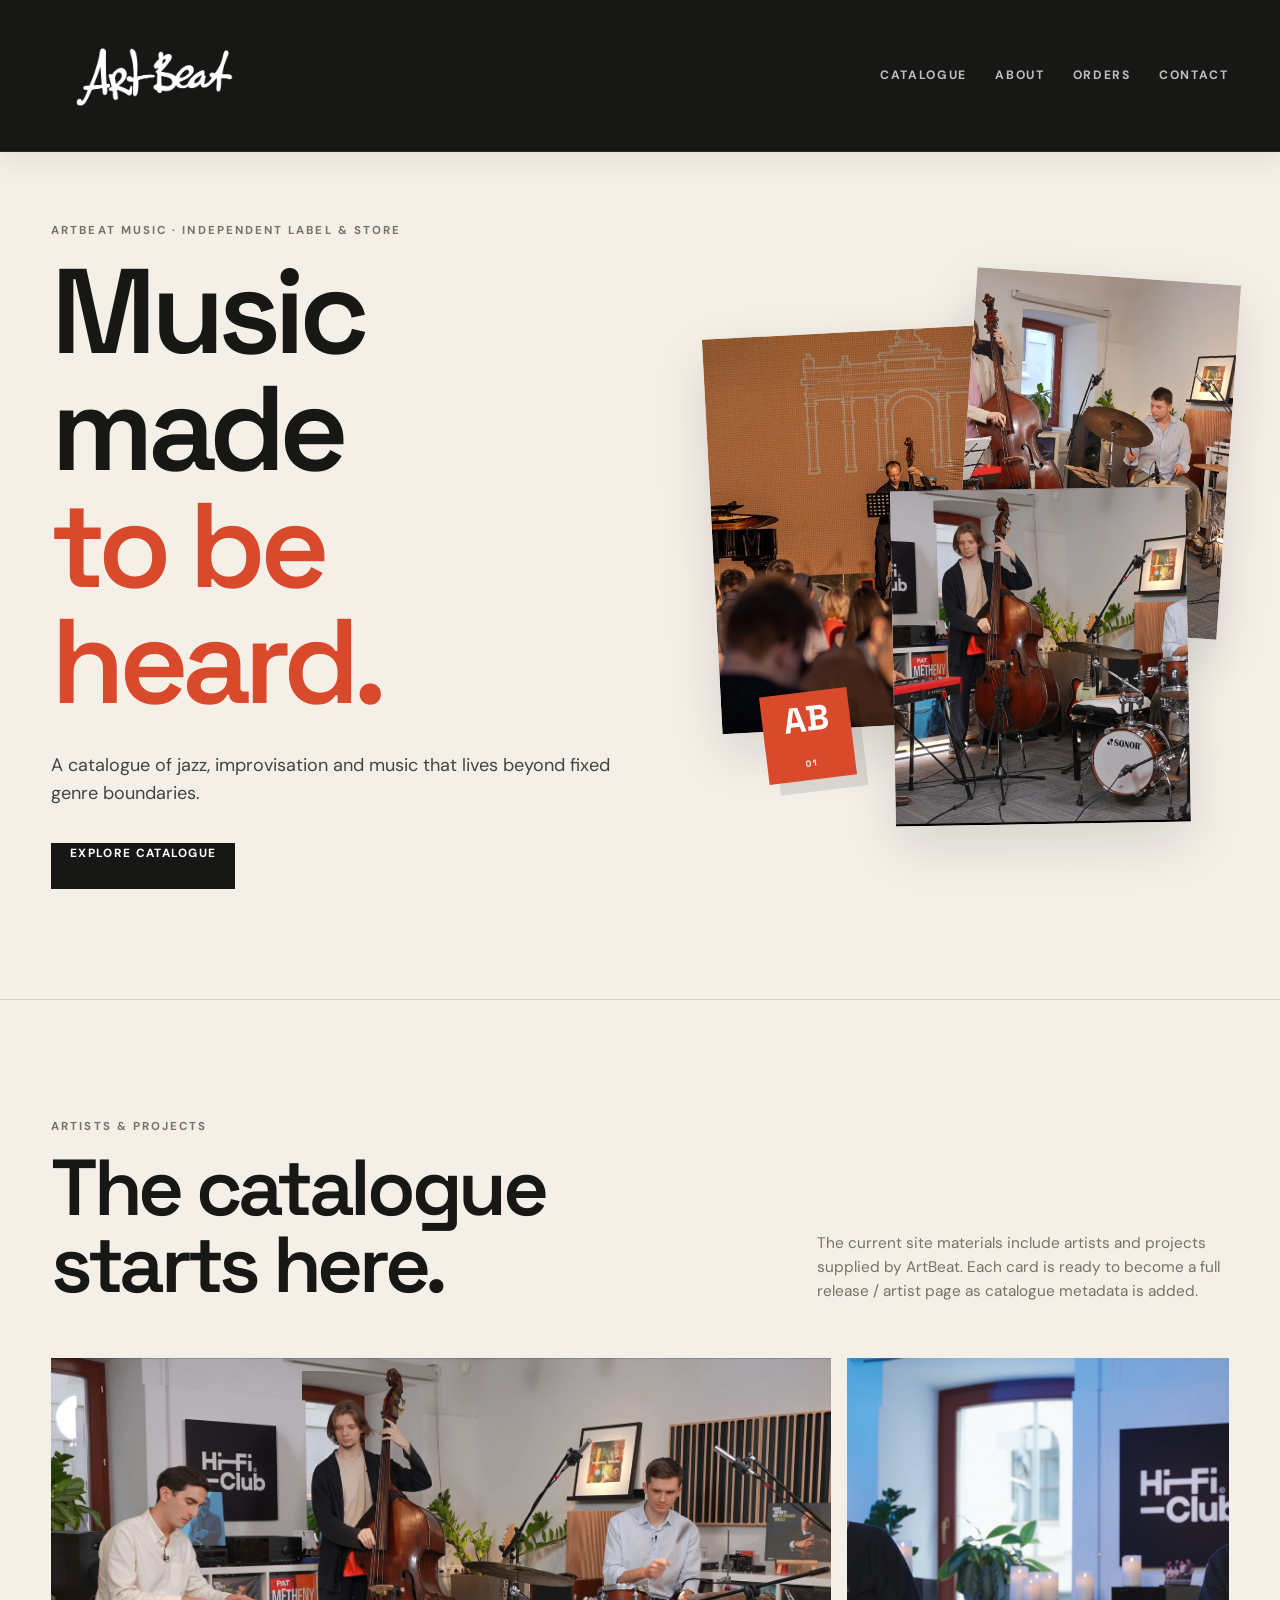
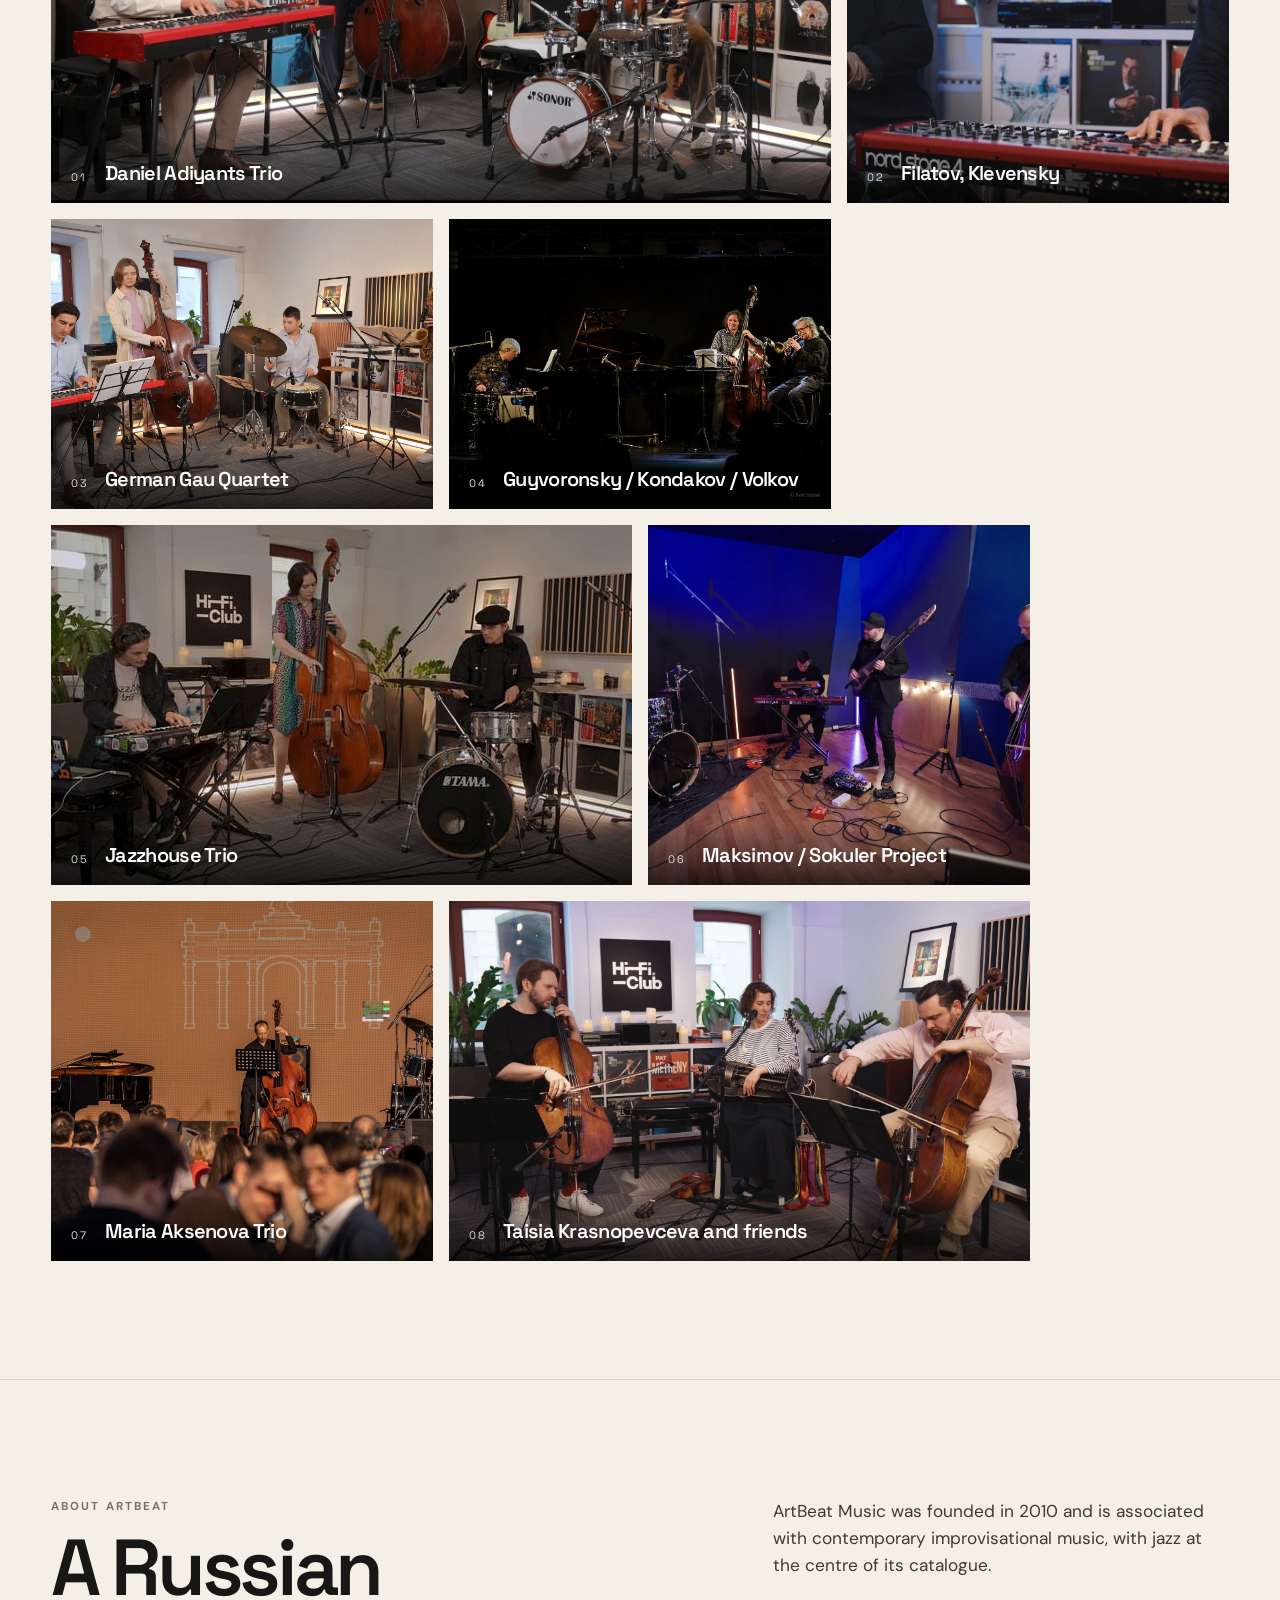
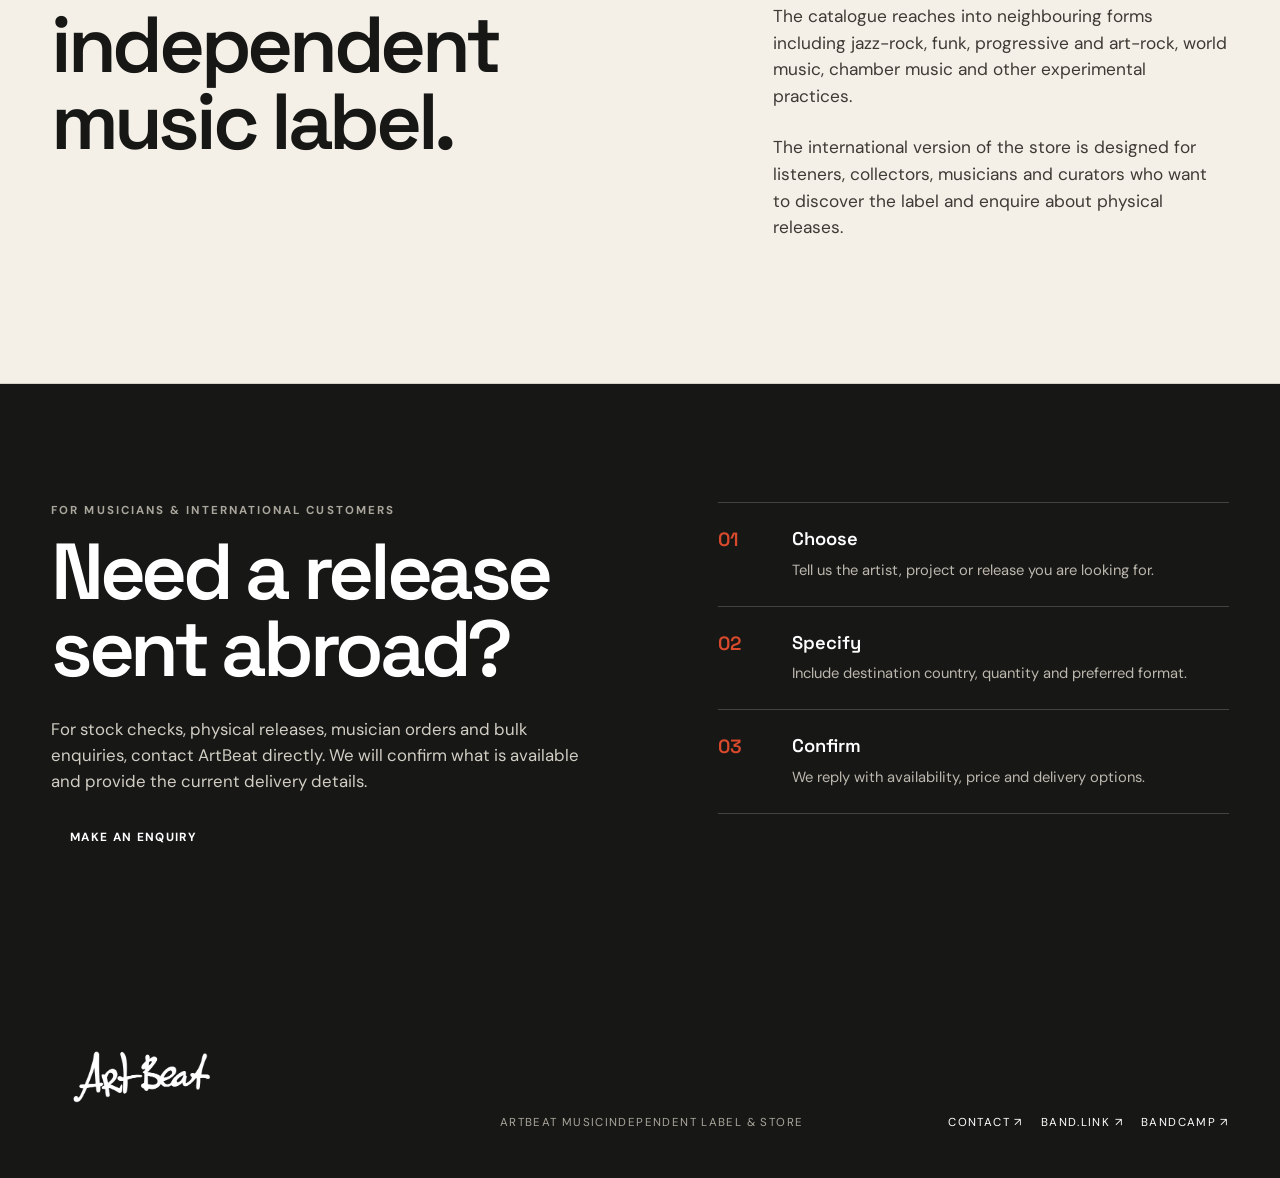
==== commit e2510026: "Refine CTAs and add supplied video placeholders" ====
--- a/index.html
+++ b/index.html
@@ -29,7 +29,6 @@
         <p class="hero-copy">A catalogue of jazz, improvisation and music that lives beyond fixed genre boundaries.</p>
         <div class="hero-actions">
           <a class="button button-dark" href="#catalogue">Explore catalogue</a>
-          <a class="button button-light" href="#orders">International orders</a>
         </div>
       </div>
       <div class="hero-collage" aria-label="ArtBeat artists">
--- a/css/style.css
+++ b/css/style.css
@@ -102,3 +102,23 @@
 @media(min-width:781px){
   .site-header .menu-toggle{display:none!important}
 }
+
+.video-grid{display:grid;grid-template-columns:repeat(2,1fr);gap:18px}
+.video-card{display:block;border:1px solid var(--line);background:#e8e3d9;transition:transform .2s ease,background .2s ease}
+.video-card:hover{transform:translateY(-3px);background:#ded8cc}
+.video-thumb{aspect-ratio:16/9;overflow:hidden;background:#111}
+.video-thumb img{width:100%;height:100%;object-fit:cover;filter:saturate(.85);transition:transform .35s ease}
+.video-card:hover .video-thumb img{transform:scale(1.025)}
+.video-card-meta{display:grid;grid-template-columns:34px 1fr 24px;gap:12px;align-items:center;padding:14px 16px}
+.video-card-meta>span:first-child{font:.68rem "Space Grotesk";color:var(--muted);letter-spacing:.12em}
+.video-card-meta strong{font:600 1rem/1.05 "Space Grotesk";letter-spacing:-.02em}
+.video-arrow{justify-self:end;font-size:1rem}
+.video-footnote a{text-decoration:none}
+.video-footnote a:hover{text-decoration:underline}
+.big-link{text-decoration:none}
+.big-link:hover{text-decoration:underline}
+@media(max-width:650px){
+  .video-grid{grid-template-columns:1fr;gap:12px}
+  .video-card-meta{padding:12px 13px}
+  .video-card-meta strong{font-size:.94rem}
+}
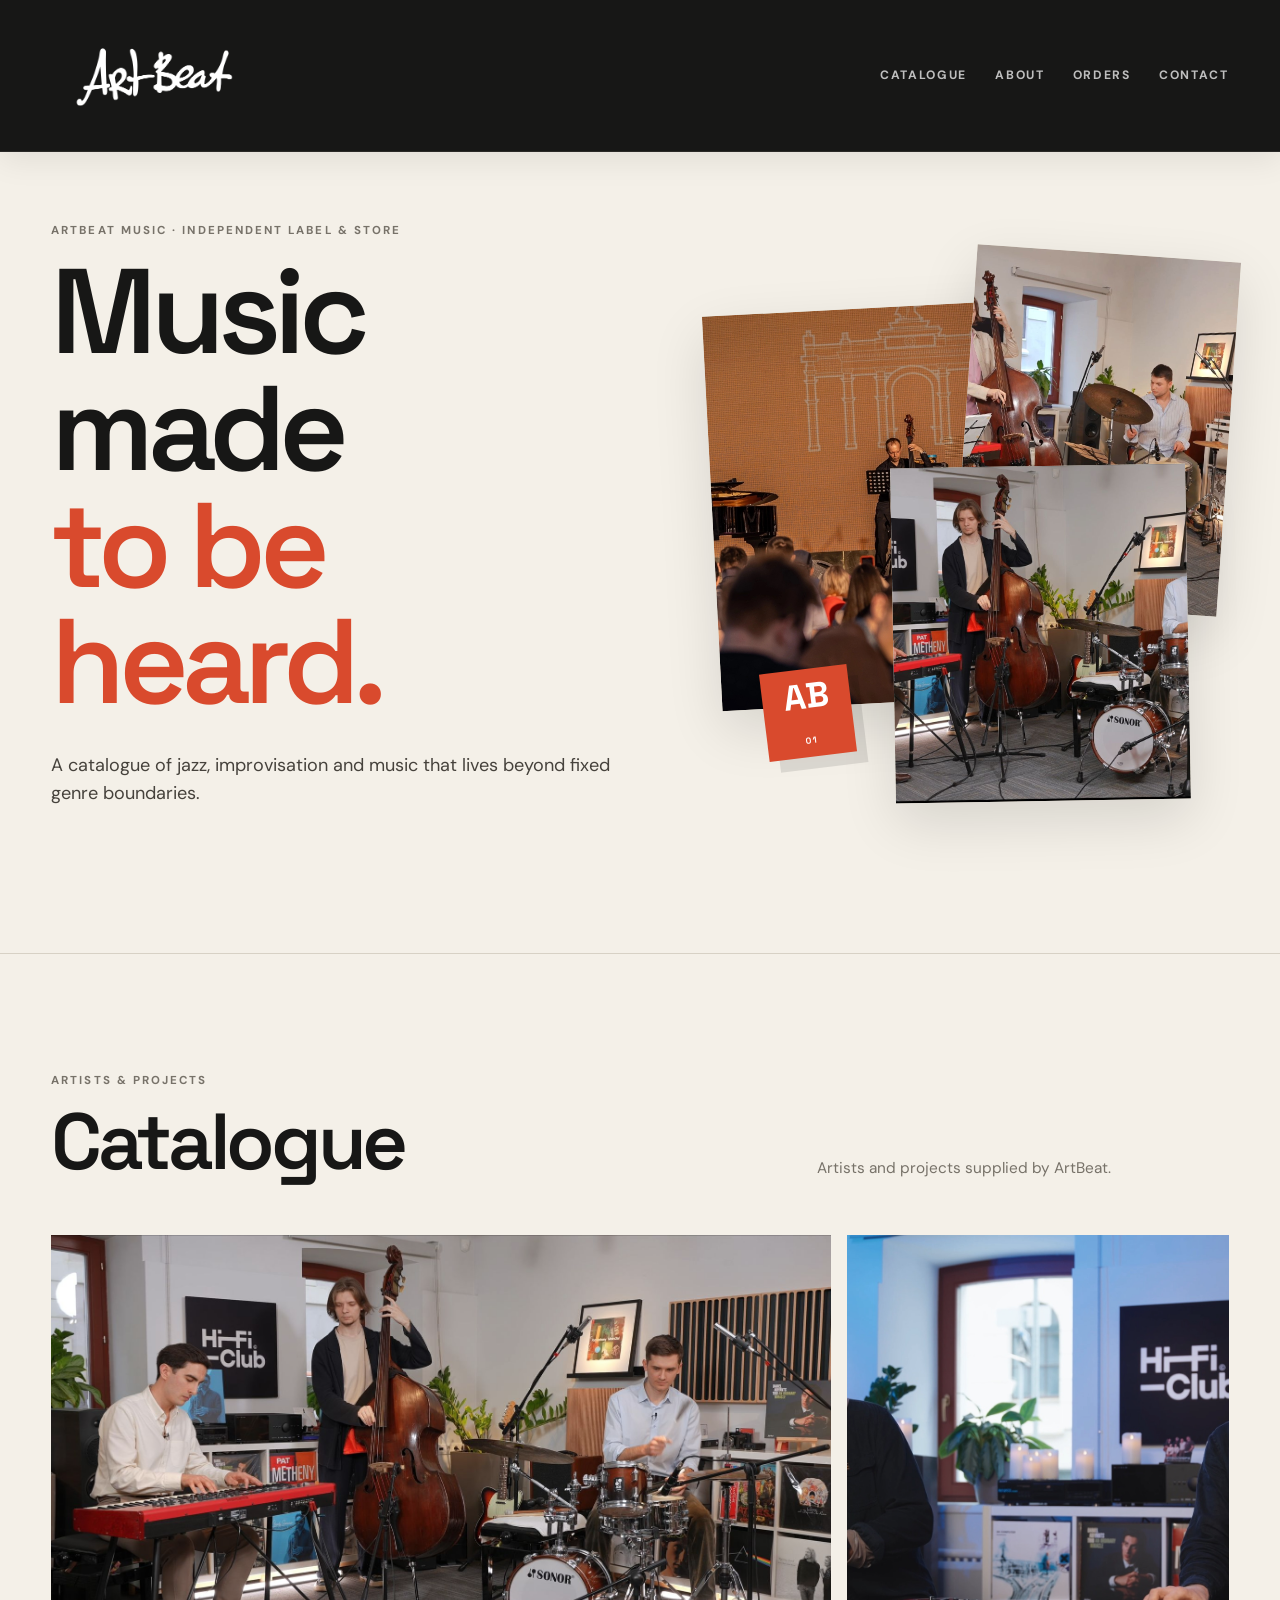
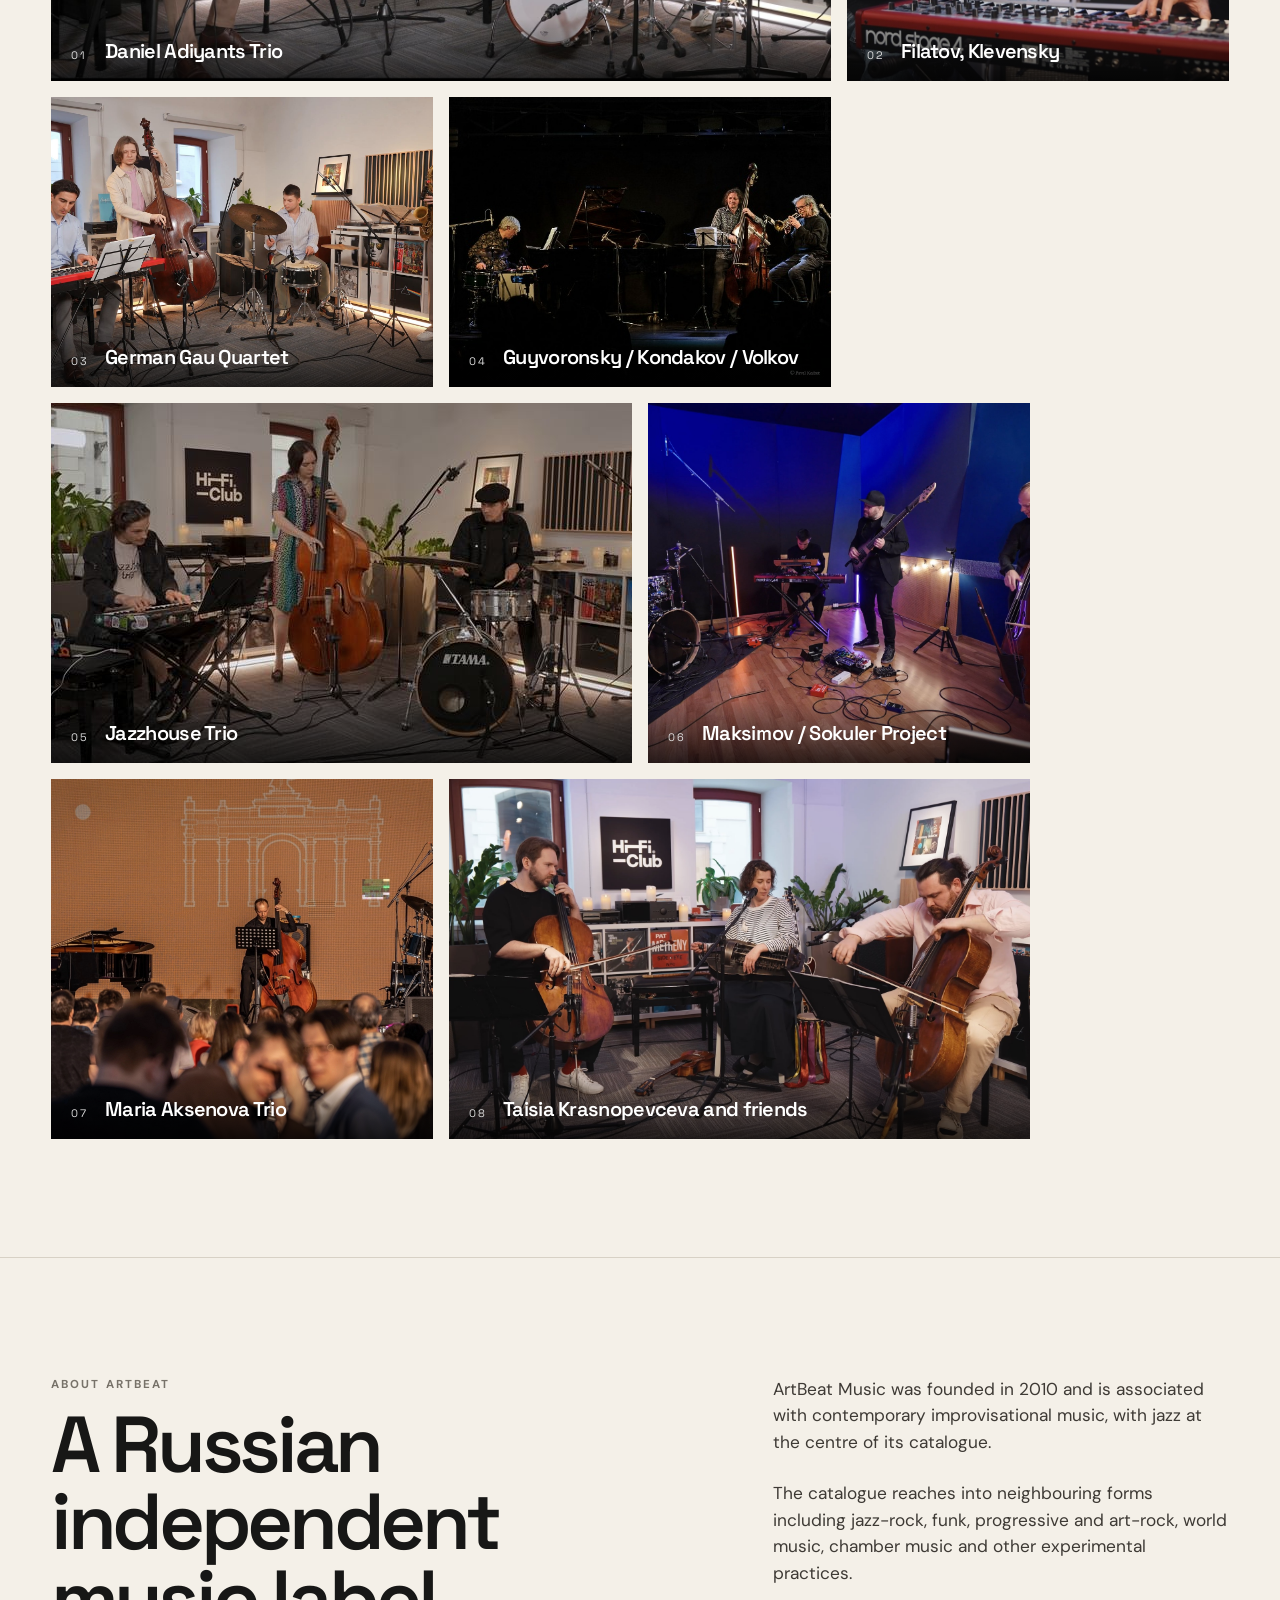
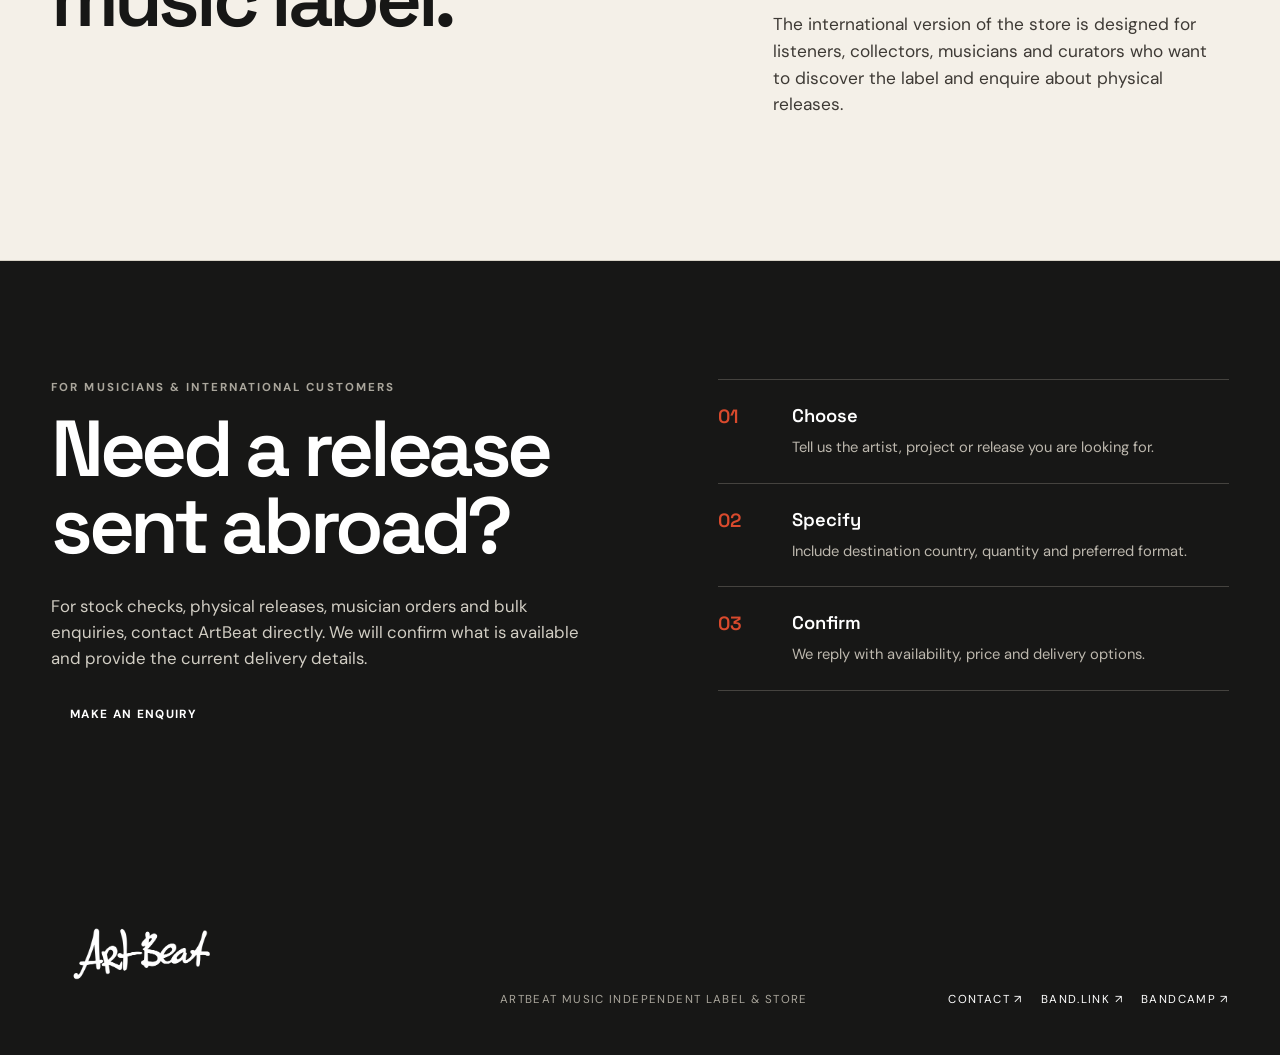
==== commit 0f5e995b: "edits" ====
--- a/index.html
+++ b/index.html
@@ -1,122 +1,150 @@
 <!doctype html>
 <html lang="en">
+
 <head>
-  <meta charset="utf-8">
-  <meta name="viewport" content="width=device-width, initial-scale=1">
-  <meta name="description" content="ArtBeat Music — independent label, catalogue and store for adventurous music, jazz and improvisation.">
-  <meta name="theme-color" content="#f4f0e8">
-  <title>ArtBeat Music — Store &amp; Catalogue</title>
-  <link rel="stylesheet" href="css/style.css">
+    <meta charset="utf-8">
+    <meta name="viewport" content="width=device-width, initial-scale=1">
+    <meta name="description"
+        content="ArtBeat Music — independent label, catalogue and store for adventurous music, jazz and improvisation.">
+    <meta name="theme-color" content="#f4f0e8">
+    <title>ArtBeat Music — Store &amp; Catalogue</title>
+    <link rel="stylesheet" href="css/style.css">
 </head>
+
 <body>
-  <header class="site-header">
-    <a class="brand" href="#top" aria-label="ArtBeat Music home">
-      <img src="images/Logo/ArtBeat-Logo.png" alt="ArtBeat Music">
-    </a>
-    <button class="menu-toggle" type="button" aria-expanded="false" aria-controls="primary-nav"><span></span><span></span><span></span><b>Menu</b></button><nav id="primary-nav" aria-label="Primary navigation">
-      <a href="#catalogue">Catalogue</a>
-      <a href="#about">About</a>
-      <a href="#orders">Orders</a>
-      <a href="html/contact.html">Contact</a>
-    </nav>
-  </header>
+    <header class="site-header">
+        <a class="brand" href="#top" aria-label="ArtBeat Music home">
+            <img src="images/Logo/ArtBeat-Logo.png" alt="ArtBeat Music">
+        </a>
+        <button class="menu-toggle" type="button" aria-expanded="false"
+            aria-controls="primary-nav"><span></span><span></span><span></span><b>Menu</b></button>
+        <nav id="primary-nav" aria-label="Primary navigation">
+            <a href="#catalogue">Catalogue</a>
+            <a href="#about">About</a>
+            <a href="#orders">Orders</a>
+            <a href="html/contact.html">Contact</a>
+        </nav>
+    </header>
 
-  <main id="top">
-    <section class="hero">
-      <div class="hero-intro">
-        <p class="eyebrow">ARTBEAT MUSIC · INDEPENDENT LABEL &amp; STORE</p>
-        <h1>Music made<br><em>to be heard.</em></h1>
-        <p class="hero-copy">A catalogue of jazz, improvisation and music that lives beyond fixed genre boundaries.</p>
-        <div class="hero-actions">
-          <a class="button button-dark" href="#catalogue">Explore catalogue</a>
-        </div>
-      </div>
-      <div class="hero-collage" aria-label="ArtBeat artists">
-        <figure class="hero-photo hero-photo-a"><img src="images/Maria%20Aksenova%20Trio.jpg" alt="Maria Aksenova Trio"></figure>
-        <figure class="hero-photo hero-photo-b"><img src="images/German%20Gau%20Quartet.jpg" alt="German Gau Quartet"></figure>
-        <figure class="hero-photo hero-photo-c"><img src="images/Daniel%20Adiyants%20Trio.jpg" alt="Daniel Adiyants Trio"></figure>
-        <div class="hero-mark">AB<br><span>01</span></div>
-      </div>
-    </section>
+    <main id="top">
+        <section class="hero">
+            <div class="hero-intro">
+                <p class="eyebrow">ARTBEAT MUSIC · INDEPENDENT LABEL &amp; STORE</p>
+                <h1>Music made<br><em>to be heard.</em></h1>
+                <p class="hero-copy">A catalogue of jazz, improvisation and music that lives beyond fixed genre
+                    boundaries.</p>
+                <!-- <div class="hero-actions">
+                    <a class="button button-dark" href="#catalogue">Explore catalogue</a>
+                </div> -->
+            </div>
+            <div class="hero-collage" aria-label="ArtBeat artists">
+                <figure class="hero-photo hero-photo-a"><img src="images/Maria%20Aksenova%20Trio.jpg"
+                        alt="Maria Aksenova Trio"></figure>
+                <figure class="hero-photo hero-photo-b"><img src="images/German%20Gau%20Quartet.jpg"
+                        alt="German Gau Quartet"></figure>
+                <figure class="hero-photo hero-photo-c"><img src="images/Daniel%20Adiyants%20Trio.jpg"
+                        alt="Daniel Adiyants Trio"></figure>
+                <div class="hero-mark">AB<br><span>01</span></div>
+            </div>
+        </section>
 
-    <section id="catalogue" class="section">
-      <div class="section-heading">
-        <div>
-          <p class="eyebrow">ARTISTS &amp; PROJECTS</p>
-          <h2>The catalogue<br>starts here.</h2>
-        </div>
-        <p class="section-note">The current site materials include artists and projects supplied by ArtBeat. Each card is ready to become a full release / artist page as catalogue metadata is added.</p>
-      </div>
+        <section id="catalogue" class="section">
+            <div class="section-heading">
+                <div>
+                    <p class="eyebrow">ARTISTS &amp; PROJECTS</p>
+                    <h2>Catalogue</h2>
+                </div>
+                <p class="section-note">Artists and projects supplied by ArtBeat.</p>
+            </div>
 
-      <div class="artist-grid">
-        <a class="artist-card artist-card-large" href="html/releases.html#daniel-adiyants">
-          <img src="images/Daniel%20Adiyants%20Trio.jpg" alt="Daniel Adiyants Trio">
-          <div class="artist-overlay"><span>01</span><strong>Daniel Adiyants Trio</strong></div>
-        </a>
-        <a class="artist-card" href="html/releases.html#filatov-klevensky">
-          <img src="images/Filatov%2C%20Klevensky.jpg" alt="Filatov, Klevensky">
-          <div class="artist-overlay"><span>02</span><strong>Filatov, Klevensky</strong></div>
-        </a>
-        <a class="artist-card" href="html/releases.html#german-gau">
-          <img src="images/German%20Gau%20Quartet.jpg" alt="German Gau Quartet">
-          <div class="artist-overlay"><span>03</span><strong>German Gau Quartet</strong></div>
-        </a>
-        <a class="artist-card" href="html/releases.html#guyvoronsky">
-          <img src="images/Guyvoronsky%20Kondakov%20Volkov.jpg" alt="Guyvoronsky, Kondakov, Volkov">
-          <div class="artist-overlay"><span>04</span><strong>Guyvoronsky / Kondakov / Volkov</strong></div>
-        </a>
-        <a class="artist-card artist-card-wide" href="html/releases.html#jazzhouse">
-          <img src="images/Jazzhouse%20Trio.jpg" alt="Jazzhouse Trio">
-          <div class="artist-overlay"><span>05</span><strong>Jazzhouse Trio</strong></div>
-        </a>
-        <a class="artist-card" href="html/releases.html#maksimov-sokuler">
-          <img src="images/Maksimov_Sokuler%20project.jpg" alt="Maksimov / Sokuler project">
-          <div class="artist-overlay"><span>06</span><strong>Maksimov / Sokuler Project</strong></div>
-        </a>
-        <a class="artist-card" href="html/releases.html#maria-aksenova">
-          <img src="images/Maria%20Aksenova%20Trio.jpg" alt="Maria Aksenova Trio">
-          <div class="artist-overlay"><span>07</span><strong>Maria Aksenova Trio</strong></div>
-        </a>
-        <a class="artist-card artist-card-wide" href="html/releases.html#taisia">
-          <img src="images/Taisia%20Krasnopevceva%20and%20friends.jpg" alt="Taisia Krasnopevceva and friends">
-          <div class="artist-overlay"><span>08</span><strong>Taisia Krasnopevceva and friends</strong></div>
-        </a>
-      </div>
-    </section>
+            <div class="artist-grid">
+                <a class="artist-card artist-card-large" href="html/releases.html#daniel-adiyants">
+                    <img src="images/Daniel%20Adiyants%20Trio.jpg" alt="Daniel Adiyants Trio">
+                    <div class="artist-overlay"><span>01</span><strong>Daniel Adiyants Trio</strong></div>
+                </a>
+                <a class="artist-card" href="html/releases.html#filatov-klevensky">
+                    <img src="images/Filatov%2C%20Klevensky.jpg" alt="Filatov, Klevensky">
+                    <div class="artist-overlay"><span>02</span><strong>Filatov, Klevensky</strong></div>
+                </a>
+                <a class="artist-card" href="html/releases.html#german-gau">
+                    <img src="images/German%20Gau%20Quartet.jpg" alt="German Gau Quartet">
+                    <div class="artist-overlay"><span>03</span><strong>German Gau Quartet</strong></div>
+                </a>
+                <a class="artist-card" href="html/releases.html#guyvoronsky">
+                    <img src="images/Guyvoronsky%20Kondakov%20Volkov.jpg" alt="Guyvoronsky, Kondakov, Volkov">
+                    <div class="artist-overlay"><span>04</span><strong>Guyvoronsky / Kondakov / Volkov</strong></div>
+                </a>
+                <a class="artist-card artist-card-wide" href="html/releases.html#jazzhouse">
+                    <img src="images/Jazzhouse%20Trio.jpg" alt="Jazzhouse Trio">
+                    <div class="artist-overlay"><span>05</span><strong>Jazzhouse Trio</strong></div>
+                </a>
+                <a class="artist-card" href="html/releases.html#maksimov-sokuler">
+                    <img src="images/Maksimov_Sokuler%20project.jpg" alt="Maksimov / Sokuler project">
+                    <div class="artist-overlay"><span>06</span><strong>Maksimov / Sokuler Project</strong></div>
+                </a>
+                <a class="artist-card" href="html/releases.html#maria-aksenova">
+                    <img src="images/Maria%20Aksenova%20Trio.jpg" alt="Maria Aksenova Trio">
+                    <div class="artist-overlay"><span>07</span><strong>Maria Aksenova Trio</strong></div>
+                </a>
+                <a class="artist-card artist-card-wide" href="html/releases.html#taisia">
+                    <img src="images/Taisia%20Krasnopevceva%20and%20friends.jpg" alt="Taisia Krasnopevceva and friends">
+                    <div class="artist-overlay"><span>08</span><strong>Taisia Krasnopevceva and friends</strong></div>
+                </a>
+            </div>
+        </section>
 
-    <section id="about" class="section about-section">
-      <div>
-        <p class="eyebrow">ABOUT ARTBEAT</p>
-        <h2>A Russian independent<br>music label.</h2>
-      </div>
-      <div class="about-copy">
-        <p>ArtBeat Music was founded in 2010 and is associated with contemporary improvisational music, with jazz at the centre of its catalogue.</p>
-        <p>The catalogue reaches into neighbouring forms including jazz-rock, funk, progressive and art-rock, world music, chamber music and other experimental practices.</p>
-        <p>The international version of the store is designed for listeners, collectors, musicians and curators who want to discover the label and enquire about physical releases.</p>
-      </div>
-    </section>
+        <section id="about" class="section about-section">
+            <div>
+                <p class="eyebrow">ABOUT ARTBEAT</p>
+                <h2>A Russian independent<br>music label.</h2>
+            </div>
+            <div class="about-copy">
+                <p>ArtBeat Music was founded in 2010 and is associated with contemporary improvisational music, with
+                    jazz at the centre of its catalogue.</p>
+                <p>The catalogue reaches into neighbouring forms including jazz-rock, funk, progressive and art-rock,
+                    world music, chamber music and other experimental practices.</p>
+                <p>The international version of the store is designed for listeners, collectors, musicians and curators
+                    who want to discover the label and enquire about physical releases.</p>
+            </div>
+        </section>
 
-    <section id="orders" class="section orders-section">
-      <div class="order-intro">
-        <p class="eyebrow">FOR MUSICIANS &amp; INTERNATIONAL CUSTOMERS</p>
-        <h2>Need a release<br>sent abroad?</h2>
-        <p>For stock checks, physical releases, musician orders and bulk enquiries, contact ArtBeat directly. We will confirm what is available and provide the current delivery details.</p>
-        <a class="button button-dark" href="html/contact.html">Make an enquiry</a>
-      </div>
-      <div class="order-steps">
-        <div><span>01</span><div><strong>Choose</strong><p>Tell us the artist, project or release you are looking for.</p></div></div>
-        <div><span>02</span><div><strong>Specify</strong><p>Include destination country, quantity and preferred format.</p></div></div>
-        <div><span>03</span><div><strong>Confirm</strong><p>We reply with availability, price and delivery options.</p></div></div>
-      </div>
-    </section>
-  </main>
+        <section id="orders" class="section orders-section">
+            <div class="order-intro">
+                <p class="eyebrow">FOR MUSICIANS &amp; INTERNATIONAL CUSTOMERS</p>
+                <h2>Need a release<br>sent abroad?</h2>
+                <p>For stock checks, physical releases, musician orders and bulk enquiries, contact ArtBeat directly. We
+                    will confirm what is available and provide the current delivery details.</p>
+                <a class="button button-dark" href="html/contact.html">Make an enquiry</a>
+            </div>
+            <div class="order-steps">
+                <div><span>01</span>
+                    <div><strong>Choose</strong>
+                        <p>Tell us the artist, project or release you are looking for.</p>
+                    </div>
+                </div>
+                <div><span>02</span>
+                    <div><strong>Specify</strong>
+                        <p>Include destination country, quantity and preferred format.</p>
+                    </div>
+                </div>
+                <div><span>03</span>
+                    <div><strong>Confirm</strong>
+                        <p>We reply with availability, price and delivery options.</p>
+                    </div>
+                </div>
+            </div>
+        </section>
+    </main>
 
-  <footer class="site-footer">
-  <div class="footer-brand"><img src="images/Logo/ArtBeat-Logo.png" alt="ArtBeat Music"></div>
-  <div><span>ArtBeat Music</span><span>Independent label &amp; store</span></div>
-  <div class="footer-links"><a href="html/contact.html">Contact ↗</a><a href="https://band.link/artbeatmusic" target="_blank" rel="noopener">Band.link ↗</a><a href="https://artbeatmusic.bandcamp.com/" target="_blank" rel="noopener">Bandcamp ↗</a></div>
-</footer>
+    <footer class="site-footer">
+        <div class="footer-brand"><img src="images/Logo/ArtBeat-Logo.png" alt="ArtBeat Music"></div>
+        <div><span>ArtBeat Music </span><span>Independent label &amp; store</span></div>
+        <div class="footer-links"><a href="html/contact.html">Contact ↗</a><a href="https://band.link/artbeatmusic"
+                target="_blank" rel="noopener">Band.link ↗</a><a href="https://artbeatmusic.bandcamp.com/"
+                target="_blank" rel="noopener">Bandcamp ↗</a></div>
+    </footer>
 
-  <script src="js/script.js" defer></script>
+    <script src="js/script.js" defer></script>
 </body>
+
 </html>
